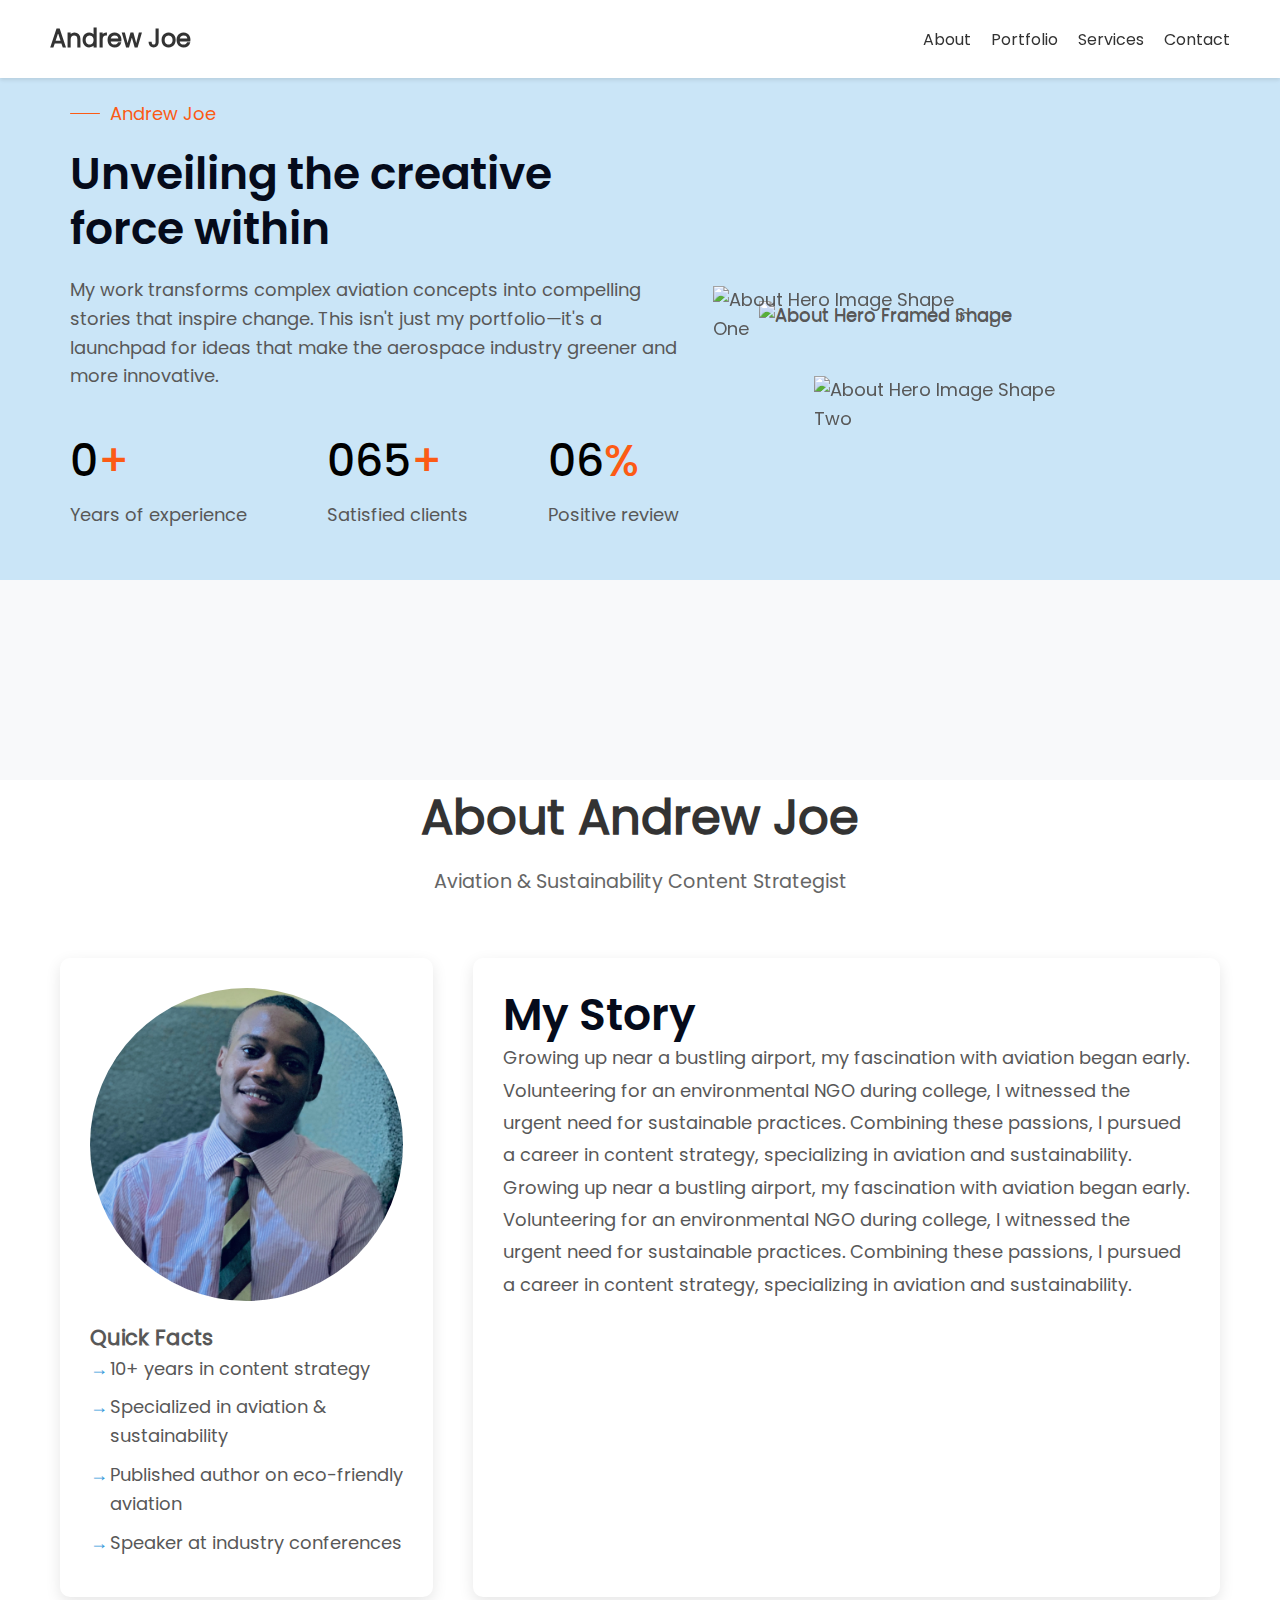
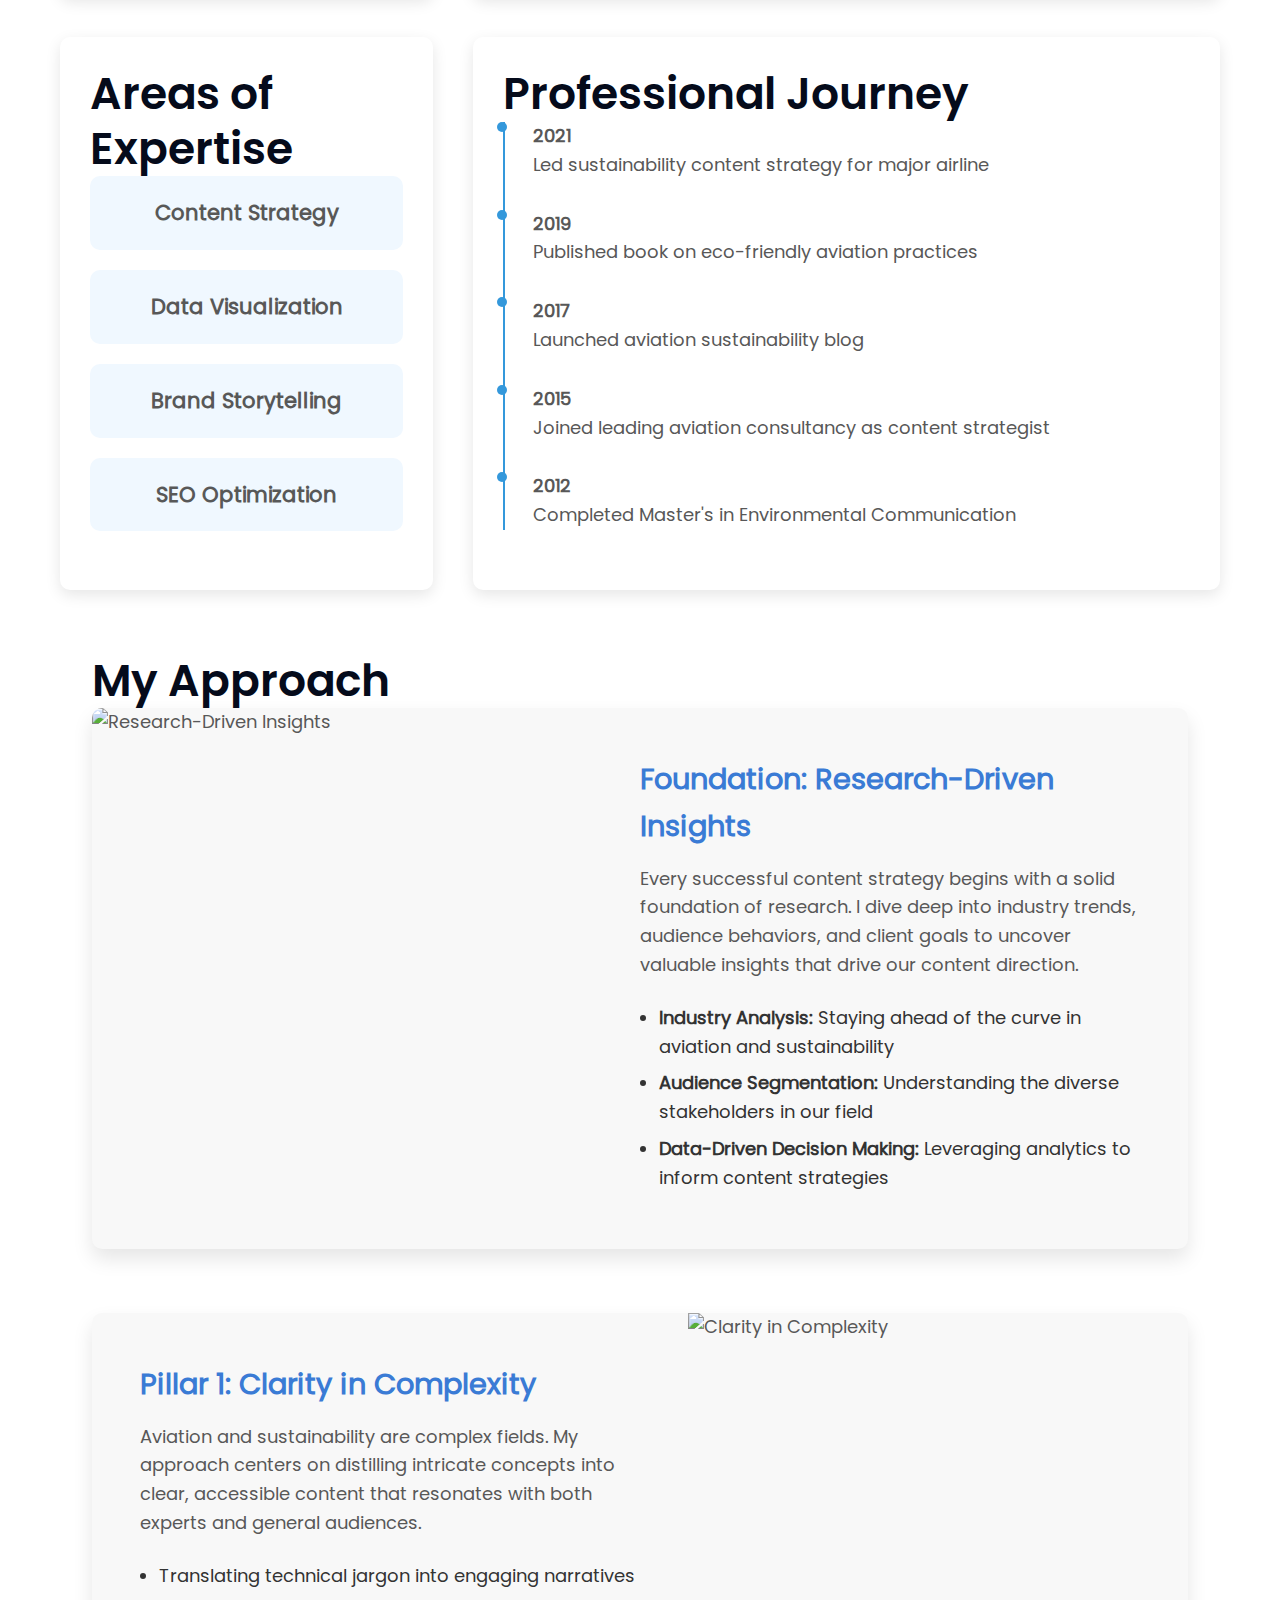
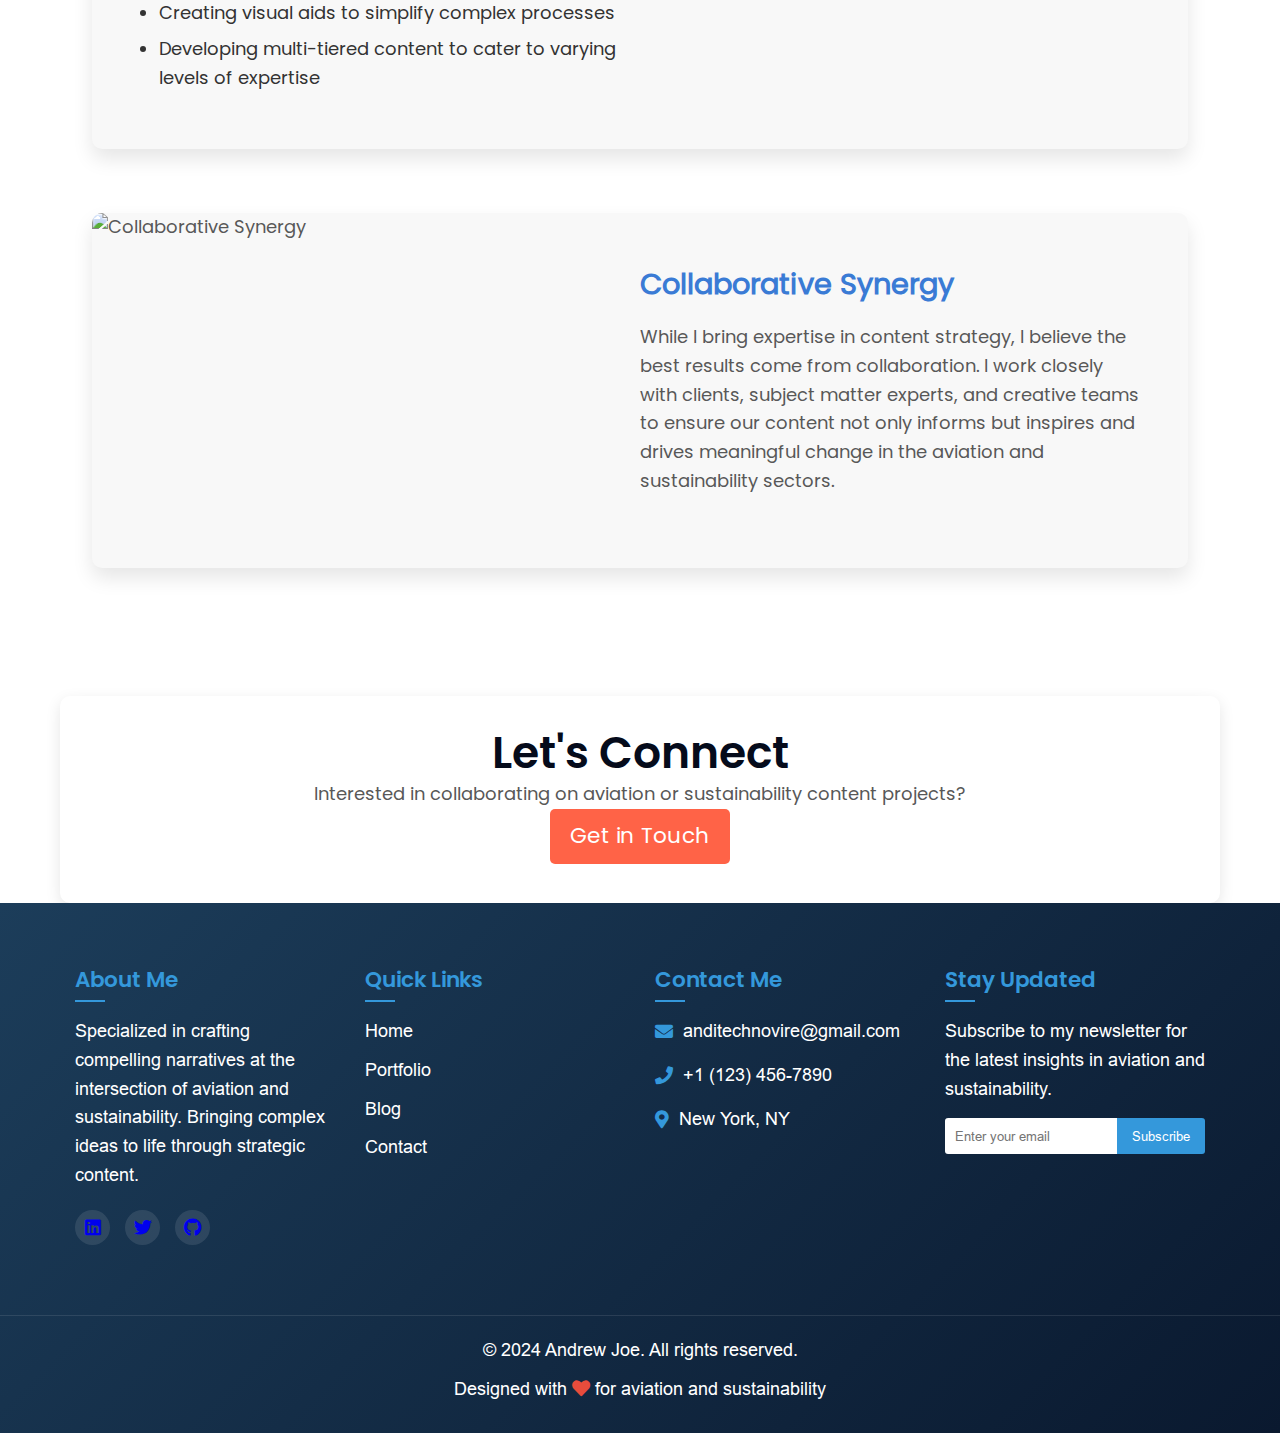
==== about.html @ e703fd76 "Update about.html" ====
<!DOCTYPE html>
<html lang="en">
<head>
  <meta charset="UTF-8">
  <meta name="viewport" content="width=device-width, initial-scale=1.0">
  <meta name="description" content="Portfolio website of a content specialist in aviation and environmental sustainability.">
  <title>Andrew Joe - Content Specialist</title>
  <link rel="stylesheet" href="Styles/Styles.css">
  <link rel="icon" href="favicon.icon" type="image/x-icon">
  <link rel="stylesheet" href="https://cdnjs.cloudflare.com/ajax/libs/font-awesome/5.15.3/css/all.min.css">
  <script src="https://cdnjs.cloudflare.com/ajax/libs/font-awesome/5.15.3/css/all.min.css" crossorigin="anonymous"></script>
  <style>

:root {
  --color--paragraph-color: #585858;
  --color--secondary-color: #050b1b;
  --color--primary-color: #fc5b15;
  --white: white;
  --color--secondary-bg: #e2e4eb;
  --section-gap--normal: 100px;
  --section-gap--extra-large: 150px;
  --section-gap--large: 120px;
  --section-gap--medium: 80px;
  --section-gap--small: 60px;
  --black: black;
  --rem: 16;
}

@font-face {
  font-family: 'Poppins Regular';
  src: url('Styles/65ffa7f24e83ddea53c49ece_Poppins-Regular.ttf') format('truetype');
  font-weight: 400;
  font-style: normal;
  font-display: swap;
}

@font-face {
  font-family: 'Poppins Semi Bold';
  src: url('Styles/Poppins-SemiBold.ttf') format('truetype');
  font-weight: 600;
  font-style: normal;
  font-display: swap;
}
@font-face {
  font-family: 'Poppins Medium';
  src: url('Styles/65ffa83d68384b0aae865644_Poppins-Medium.ttf') format('truetype');
  font-weight: 500;
  font-style: normal;
  font-display: swap;
}

* {
  box-sizing: border-box;
}

html {
  height: 100%;
}

body {
  color: #333;
  background-color: #fff;
  min-height: 100%;
  margin: 0;
  font-family: Arial, sans-serif;
  font-size: 14px;
  line-height: 20px;
}

body {
  color: var(--color--paragraph-color);
  font-family: Poppins Regular, sans-serif;
  font-size: 18px;
  line-height: 1.6;
}


.about-hero-section {
    background-image: url(https://assets-global.website-files.com/65ff9e0…/660108d…_home-hero-left-shape.svg);
    background-position: 0 0;
    background-repeat: no-repeat;
    background-size: auto;
    background: #8bc6ed75;
    padding-top: 100px;
    padding-bottom: 50px;
    
}

p {
  margin-top: 0;
  margin-bottom: 10px;
}

p {
    margin-bottom: 0;
    font-size: 18px;
    line-height: 1.6;
}

h2 {
    color: var(--color--secondary-color);
    margin-top: 0;
    margin-bottom: 0;
    font-family: Poppins Semi Bold, sans-serif;
    font-size: 40px;
    font-weight: 600;
    line-height: 1.24;
}
img {
    vertical-align: middle;
    max-width: 100%;
    display: inline-block;
}


.w-container {
    max-width: 940px;
    margin-left: auto;
    margin-right: auto;
}

.w-layout-blockcontainer {
    max-width: 940px;
    margin-left: auto;
    margin-right: auto;
    display: block;
}

.container-default {
    max-width: 960px;
    padding-left: 15px;
    padding-right: 15px;
}
.w-container:before, .w-container:after {
    content: " ";
    grid-area: 1 / 1 / 2 / 2;
    display: table;
}
.about-hero-wrapper {
    position: relative;
}

.about-hero-grid {
  grid-column-gap: 40px;
  grid-row-gap: 40px;
  grid-template-rows: auto;
  grid-template-columns: 1.2fr 1fr;
  grid-auto-columns: 1fr;
  align-items: center;
  justify-items: start;
  display: grid;
}

.section-heading-wrapper {
    grid-column-gap: 20px;
    grid-row-gap: 20px;
    flex-flow: column;
    justify-content: flex-start;
    align-items: flex-start;
    display: flex;
}

.subtitle-wrapper {
    grid-column-gap: 10px;
    grid-row-gap: 10px;
    justify-content: flex-start;
    align-items: center;
    display: flex;
}
.subtitle-text {
    color: var(--color--primary-color);
    font-size: 18px;
    line-height: 1.5;
}

.subtitle-line {
    background-color: var(--color--primary-color);
    border-radius: 30px;
    width: 30px;
    height: 1.5px;
}

.section-heading-block.max-width-570px {
    max-width: 570px;
}

.section-parapraph-block {
    grid-column-gap: 20px;
    grid-row-gap: 20px;
    flex-flow: column;
    justify-content: flex-start;
    align-items: flex-start;
    display: flex;
}

.introduction-fun-fact-wrapper {
    grid-column-gap: 30px;
    grid-row-gap: 30px;
    justify-content: space-between;
    align-items: center;
    margin-top: 40px;
    display: flex;
}

.fun-fact-number-wrapper {
    height: 48px;
    display: flex;
    overflow: hidden;
}

.fun-fact-number {
    color: var(--black);
    text-align: left;
    font-family: Poppins Semi Bold, sans-serif;
    font-size: 40px;
    font-weight: 600;
    line-height: 1.2;
}
.fun-fact-number-block {
    flex-direction: column;
    display: flex;
}

.fun-fact-number-block.upper-movement {
    justify-content: flex-end;
    align-items: center;
}

.fun-fact-number.intro-fun-fact {
    font-family: Poppins Medium, sans-serif;
    font-weight: 500;
}

/*.fun-fact-heading-text {
    color: var(--color--secondary-color);
    font-family: Poppins Semi Bold, sans-serif;
    font-size: 40px;
    font-weight: 600;
    line-height: 1.2;
}*/
.fun-fact-heading-text.introduction-fun-fact-text {
    color: var(--color--primary-color);
    font-family: Poppins Medium, sans-serif;
    font-weight: 500;
}
.counter-text {
    margin-top: 10px;
    font-size: 18px;
}

.about-me-framed-image-block {
    flex-flow: column;
    justify-content: flex-start;
    align-items: center;
    display: flex;
    position: relative;
}

img {
    max-width: 100%;
    display: inline-block;
}

.about-hero-framed-image {
    border-radius: 200px;
    width: 91%;
    position: absolute;
    top: 4%;
}
.about-hero-shape-one {
  position: absolute;
  top: -20px;
  left: -46px;
}

.about-hero-shape-two {
  position: absolute;
  top: 30px;
  right: -20px;
}

.w-container:after {
    clear: both;
}
.w-container:before, .w-container:after {
    content: " ";
    grid-area: 1 / 1 / 2 / 2;
    display: table;
}
.fun-fact-number-wrapper {
    overflow: hidden;
}

.fun-fact-number-block {
    transition: transform 0.05s ease;
}



#about-me {
  background-color: #f8f9fa;
  padding: 100px 0;
  font-family: 'Arial', sans-serif;
}

#about-me h2 {
    font-size: 2em;
    color: #333;
    margin-bottom: 10px;
    font-family: Poppins-SemiBold;
  }
  
  #about-me h3 {
    font-size: 1.2em;
    color: #333;
    margin-bottom: 20px;
    font-family: Poppins-SemiBold;
  }

  #about-me p {
    font-size: 1.2em;
    color: #333;
    margin-bottom: 20px;
  }

.container {
  max-width: 1200px;
  margin: 0 auto;
  padding: 0 20px;
}

.about-header {
  text-align: center;
  margin-bottom: 60px;
}

.about-header h1 {
  font-size: 3rem;
  color: #333;
  margin-bottom: 10px;
}

.bio-section p{
    line-height: 1.8;
}
.tagline {
  font-size: 1.2rem;
  color: #666;
}

.about-content {
  display: grid;
  grid-template-columns: 1fr 2fr;
  gap: 40px;
}

.profile-section {
  background-color: white;
  border-radius: 10px;
  box-shadow: 0 5px 15px rgba(0,0,0,0.1);
  padding: 30px;
}

.profile-image img {
  width: 100%;
  border-radius: 50%;
  margin-bottom: 20px;
}

.quick-facts ul {
  list-style-type: none;
  padding: 0;
}

.quick-facts li {
  margin-bottom: 10px;
  padding-left: 20px;
  position: relative;
}

.quick-facts li::before {
  content: '→';
  position: absolute;
  left: 0;
  color: #3498db;
}

.bio-section, .expertise-section, .timeline-section, .cta-section {
  background-color: white;
  border-radius: 10px;
  box-shadow: 0 5px 15px rgba(0,0,0,0.1);
  padding: 30px;
  /*margin-bottom: 40px;*/
}

.expertise-grid {
  display: grid;
  grid-template-columns: repeat(auto-fit, minmax(200px, 1fr));
  gap: 20px;
}

.expertise-item {
  text-align: center;
  padding: 20px;
  background-color: #f0f8ff;
  border-radius: 10px;
  transition: transform 0.3s ease;
}

.expertise-item:hover {
  transform: translateY(-5px);
}

.expertise-item i {
  font-size: 2rem;
  color: #3498db;
  margin-bottom: 10px;
}

.timeline {
  position: relative;
  padding-left: 30px;
}

.timeline::before {
  content: '';
  position: absolute;
  left: 0;
  top: 0;
  bottom: 0;
  width: 2px;
  background-color: #3498db;
}

.timeline-item {
  position: relative;
  margin-bottom: 30px;
}

.timeline-item::before {
  content: '';
  position: absolute;
  left: -36px;
  top: 0;
  width: 10px;
  height: 10px;
  border-radius: 50%;
  background-color: #3498db;
}

/*.cta-button {
  display: inline-block;
  padding: 12px 24px;
  background-color: #3498db;
  color: white;
  text-decoration: none;
  border-radius: 5px;
  transition: background-color 0.3s ease;
}

.cta-button:hover {
  background-color: #2980b9;
}
*/
/* Approach Section */
/* Approach Section */
#my-approach {
    max-width: 1200px;
    margin: 0 auto;
    padding: 4rem 2rem;
}

.approach-pillar {
    display: flex;
    margin-bottom: 4rem;
    background-color: #f8f8f8;
    border-radius: 10px;
    overflow: hidden;
    box-shadow: 0 10px 20px rgba(0,0,0,0.1);
}

.approach-pillar:nth-child(even) {
    flex-direction: row-reverse;
}

.pillar-content, .pillar-image {
    flex: 1;
}

.pillar-content {
    padding: 3rem;
}

.pillar-image img {
    width: 100%;
    height: 100%;
    object-fit: cover;
}

.approach-pillar h3 {
    color: #3a7bd5;
    font-size: 1.8rem;
    margin-bottom: 1rem;
}

.approach-pillar p {
    margin-bottom: 1.5rem;
    line-height: 1.6;
}

.approach-pillar ul {
    padding-left: 1.2rem;
}

.approach-pillar li {
    margin-bottom: 0.5rem;
    font-size: 1em;
    color: #333;
}
.digit-container {
            display: flex;
            font-size: 44px;
            font-family: 'Poppins medium';
            overflow: hidden;
        }
        .digit {
            width: 28px;
            height: 60px;
            line-height: 60px;
            text-align: center;
            position: relative;
            color: black;
        }
        .digit-content {
            position: absolute;
            top: 0;
            left: 0;
            width: 100%;
            height: 600px;
            animation-duration: 2s;
            animation-timing-function: ease-in-out;
            animation-fill-mode: forwards;
        }
        #digit1 .digit-content {
            animation-name: scrollUp;
        }
        #digit2 .digit-content {
            animation-name: scrollDown;
        }
        #digit3 .digit-content {
            animation-name: scrollUp;
        }
        @keyframes scrollUp {
            0% { transform: translateY(0); }
            100% { transform: translateY(-540px); }
        }
        @keyframes scrollDown {
            0% { transform: translateY(-540px); }
            100% { transform: translateY(0); }
        }

.animate-on-scroll {
  opacity: 0;
  transform: translateY(30px) scale(0.9);
  transition: opacity 0.6s ease-out, transform 0.6s ease-out;
}

.animate-on-scroll.is-visible {
  opacity: 1;
  transform: translateY(0) scale(1);
}

.animate-scale {
  opacity: 0;
  transform: scale(0.8);
  transition: opacity 0.6s ease-out, transform 0.6s ease-out;
}

.animate-scale.is-visible {
  opacity: 1;
  transform: scale(1);
}

 
@media screen and (min-width: 1280px) {
    .about-hero-grid {
        grid-column-gap: 80px;
        grid-row-gap: 80px;
        grid-template-columns: 1.35fr 1fr;
    }

    h2 {
        font-size: 44px;
    }

    .introduction-fun-fact-wrapper {
        grid-column-gap: 20px;
        grid-row-gap: 20px;
    }

    .fun-fact-number-wrapper {
        height: 53px;
    }


    .about-hero-framed-image {
        width: auto;
    }

    .about-hero-shape-two {
    top: 80px;
    right: -55px;
  }
  .container-default {
    max-width: 1170px;
  }
}

@media screen and (max-width: 991px) {
    .about-hero-section {
        padding-top: 150px;
        padding-bottom: 80px;
    }

    .container-default {
        max-width: 740px;
    }

    .about-hero-grid {
        grid-column-gap: 60px;
        grid-row-gap: 60px;
        grid-template-columns: 1fr;
    }
}

@media (max-width: 768px) {
    .approach-pillar, .approach-pillar:nth-child(even) {
        flex-direction: column;
    }
    
    .pillar-image {
        height: 300px;
    }

    .about-hero-shape-one {
    left: 0;
  }
  .about-hero-shape-two {
    right: 0;
  }
    .container-default {
        max-width: 630px;
    }

  .about-content {
      grid-template-columns: 1fr;
  }
  .about-header h1{
      font-size: 2rem;
  }
  .about-hero-section {
        padding-top: 120px;
        padding-bottom: 60px;
    }

    .about-hero-content-wrapper {
        grid-column-gap: 10px;
        grid-row-gap: 10px;
    }

    .section-heading-wrapper {
        grid-column-gap: 10px;
        grid-row-gap: 10px;
    }

    .introduction-fun-fact-wrapper {
        grid-column-gap: 20px;
        grid-row-gap: 20px;
        flex-flow: wrap;
        margin-top: 20px;
    }
  }

  @media screen and (max-width: 991px) {
    .container-default {
        max-width: 740px;
    }

    #w-node-fb655073-fbd2-e0b9-5dc9-35ce825214e8-b6965bb7, #w-node-_96015eaa-dc88-bb9a-c15d-61036752119c-f6b03cad {
        justify-self: center;
    }
  }

  @media screen and (max-width: 479px) {
    .introduction-fun-fact-wrapper {
        flex-flow: column;
        align-items: flex-start;
    }
    .digit-container{
      font-size: 30px;
    }
    .digit{
      width: 19px;
    }

    .about-hero-shape-one {
    width: 70px;
  }

  .about-hero-shape-two {
    top: -20px;
  }
}
  </style>
  <script>
     document.addEventListener('DOMContentLoaded', function() {
  const timeline = document.querySelector('.timeline');
  const timelineItems = [
      { year: '2021', event: 'Led sustainability content strategy for major airline' },
      { year: '2019', event: 'Published book on eco-friendly aviation practices' },
      { year: '2017', event: 'Launched aviation sustainability blog' },
      { year: '2015', event: 'Joined leading aviation consultancy as content strategist' },
      { year: '2012', event: 'Completed Master\'s in Environmental Communication' }
  ];

  timelineItems.forEach(item => {
      const div = document.createElement('div');
      div.className = 'timeline-item';
      div.innerHTML = `
          <h4>${item.year}</h4>
          <p>${item.event}</p>
      `;
      timeline.appendChild(div);
  });
});
  </script>
 <script type="text/javascript">
  document.addEventListener('DOMContentLoaded', function() {
const observer = new IntersectionObserver((entries) => {
entries.forEach(entry => {
 if (entry.isIntersecting) {
   entry.target.classList.add('is-visible');
 }
});
}, {
threshold: 0.1
});

document.querySelectorAll('.animate-on-scroll').forEach(el => {
observer.observe(el);
});
});

</script>
</head>
<body>
    <header>
        <nav class="navbar">
            <div class="logo"><a href="index.html" style="text-decoration: none; color: #333;">Andrew Joe</a></div>
          <div class="hamburger-menu" id="hamburger-menu">
            <span></span>
            <span></span>
            <span></span>
          </div>
          <ul class="nav-links" id="nav-links">
            <li><a href="about.html">About</a></li>
            <li><a href="#portfolio">Portfolio</a></li>
            <li><a href="#services">Services</a></li>
            <li><a href="Contact.html">Contact</a></li>
          </ul>
        </nav>
      </header>
      <main>
          <section data-w-id="e0e1bcb2-7000-9528-f9c7-23b59b175309" class="about-hero-section">
            <div class="w-layout-blockcontainer container-default w-container">
                <div class="about-hero-wrapper">
                    <div class="about-hero-grid">
                        <div class="introduction-content-wrapper">
                            <div class="section-heading-wrapper">
                                <div class="subtitle-wrapper">
                                    <div class="subtitle-line"></div>
                                    <div class="subtitle-text">Andrew Joe</div>
                                </div>
                                <div class="section-heading-block max-width-570px">
                                    <h2 class="section-heading">Unveiling the creative force within</h2>
                                </div>
                                <div data-w-id="8e6b414c-508b-d9e2-9a94-46f7537df7fc" class="section-parapraph-block">
                                    <p class="section-paragraph">My work transforms complex aviation concepts into compelling stories that inspire change. This isn't just my portfolio—it's a launchpad for ideas that make the aerospace industry greener and more innovative.
        
                                    </p>
                                </div>
                            </div>
                            <div class="introduction-fun-fact-wrapper">
                              <div class="counter-block">
                                  <div class="digit-container">
                  <div id="digit3" class="digit">
                  <div class="digit-content" style="transform: translateY(-240px);">6<br>7<br>8<br>9<br>0<br>1<br>2<br>3<br>4<br>5</div>
                  </div>
                  
                  
                  
                  <div class="fun-fact-heading-text introduction-fun-fact-text digit">+</div>
                  </div><p class="counter-text">Years of experience</p></div>
                                  <div class="counter-block">
                                      <div class="digit-container">
                  <div id="digit3" class="digit">
                  <div class="digit-content" style="transform: translateY(-240px);">6<br>7<br>8<br>9<br>0<br>1<br>2<br>3<br>4<br>5</div>
                  </div>
                  
                  <div id="digit2" class="digit">
                  <div class="digit-content" style="transform: translateY(-360px);">0<br>1<br>2<br>3<br>4<br>5<br>6<br>7<br>8<br>9</div>
                  </div>
                  <div id="digit1" class="digit">
                  <div class="digit-content" style="transform: translateY(-240px);">9<br>8<br>7<br>6<br>5<br>4<br>3<br>2<br>1<br>0</div>
                  </div>
                  <div class="fun-fact-heading-text introduction-fun-fact-text digit">+</div>
                  </div><p class="counter-text">Satisfied clients</p></div>
                                      <div class="counter-block"><div class="digit-container">
                  <div id="digit3" class="digit">
                  <div class="digit-content" style="transform: translateY(-240px);">6<br>7<br>8<br>9<br>0<br>1<br>2<br>3<br>4<br>9</div>
                  </div>
                  
                  
                  <div id="digit2" class="digit">
                      <div class="digit-content" style="transform: translateY(-360px);">0<br>1<br>2<br>3<br>4<br>5<br>6<br>7<br>8<br>9</div>
                      </div>
                  <div class="fun-fact-heading-text introduction-fun-fact-text digit">%</div>
                  </div><p class="counter-text">Positive review</p>
                                  </div>
                              </div>
                            </div>
                            <div id="w-node-_96015eaa-dc88-bb9a-c15d-61036752119c-f6b03cad" class="about-hero-image-wrapper">
                                <div class="about-me-framed-image-block">
                                    <img src="https://assets-global.website-files.com/65ff9e0c590d4325677554a7/660b96a24557a808e9020095_about-hero-framed-shape.svg" loading="lazy"  alt="About Hero Framed Shape" class="about-hero-framed-shape animate-on-scroll">
                                    <img src="https://assets-global.website-files.com/65ff9e0c590d4325677554a7/660b984b139f799a9b0d675e_about-hero-image.jpg" loading="lazy"  alt="About Hero Framed Image" class="about-hero-framed-image animate-on-scroll">
                                    <div class="about-me-image-shape-wrapper">
                                        <img src="https://assets-global.website-files.com/65ff9e0c590d4325677554a7/660b9d44912d80a57ed9ef95_about-hero-image-shape-two.svg" loading="lazy" data-w-id="96015eaa-dc88-bb9a-c15d-6103675211a1" alt="About Hero Image Shape Two" class="about-hero-shape-two" style="transform: translate3d(0px, -5px, 0px) scale3d(1, 1, 1) rotateX(0deg) rotateY(0deg) rotateZ(0deg) skew(0deg, 0deg); transform-style: preserve-3d; will-change: transform;">
                                        <img src="https://assets-global.website-files.com/65ff9e0c590d4325677554a7/660b9d44d445f22b835c113c_about-hero-image-shape-one.svg" loading="lazy" data-w-id="96015eaa-dc88-bb9a-c15d-6103675211a2" alt="About Hero Image Shape One" class="about-hero-shape-one" style="transform: translate3d(0px, 5px, 0px) scale3d(1, 1, 1) rotateX(0deg) rotateY(0deg) rotateZ(0deg) skew(0deg, 0deg); transform-style: preserve-3d; will-change: transform;">
                                    </div>
                                </div>
                            </div>
                        </div>
                    </div>
                </div>
        </section>
        <section id="about-me"></section>
            <div class="container">
                <header class="about-header">
                    <h1>About Andrew Joe</h1>
                    <p class="tagline">Aviation &amp; Sustainability Content Strategist</p>
                </header>
                
                <div class="about-content">
                    <div class="profile-section">
                        <div class="profile-image">
                            <img src="images/profile-photo.jpg" alt="[Your Name]">
                        </div>
                        <div class="quick-facts">
                            <h3>Quick Facts</h3>
                            <ul>
                                <li>10+ years in content strategy</li>
                                <li>Specialized in aviation &amp; sustainability</li>
                                <li>Published author on eco-friendly aviation</li>
                                <li>Speaker at industry conferences</li>
                            </ul>
                        </div>
                    </div>
                    
                    <div class="bio-section">
                        <h2>My Story</h2>
                        <div class="divider"></div>
                        <p>Growing up near a bustling airport, my fascination
                        with aviation began early. Volunteering for an environmental 
                        NGO during college, I witnessed the urgent need for sustainable practices. 
                        Combining these passions, I pursued a career in content strategy, 
                        specializing in aviation and sustainability.</p> 
                        <p>
                            Growing up near a bustling airport, my fascination
                            with aviation began early. Volunteering for an environmental 
                            NGO during college, I witnessed the urgent need for sustainable practices. 
                            Combining these passions, I pursued a career in content strategy, 
                            specializing in aviation and sustainability. 

                        </p>
                     
                    
                    </div>
                    
                    <div class="expertise-section">
                        <h2>Areas of Expertise</h2>
                        <div class="expertise-grid">
                            <div class="expertise-item">
                                <i class="icon-content-strategy"></i>
                                <h3>Content Strategy</h3>
                            </div>
                            <div class="expertise-item">
                                <i class="icon-data-visualization"></i>
                                <h3>Data Visualization</h3>
                            </div>
                            <div class="expertise-item">
                                <i class="icon-storytelling"></i>
                                <h3>Brand Storytelling</h3>
                            </div>
                            <div class="expertise-item">
                                <i class="icon-seo"></i>
                                <h3>SEO Optimization</h3>
                            </div>
                            <!-- Add more expertise items as needed -->
                        </div>
                    </div>
                    
                    <div class="timeline-section">
                        <h2>Professional Journey</h2>
                        <div class="timeline">
                            <!-- Timeline items will be added dynamically with JavaScript -->
                        </div>
                    </div>
                    
                   
                </div>
          

                <section id="my-approach">
                    <h2>My Approach</h2>
                    
                    <div class="approach-pillar foundation">
                        <div class="pillar-content">
                            <h3>Foundation: Research-Driven Insights</h3>
                            <p>Every successful content strategy begins with a solid foundation of research. I dive deep into industry trends, audience behaviors, and client goals to uncover valuable insights that drive our content direction.</p>
                            <ul>
                                <li><strong>Industry Analysis:</strong> Staying ahead of the curve in aviation and sustainability</li>
                                <li><strong>Audience Segmentation:</strong> Understanding the diverse stakeholders in our field</li>
                                <li><strong>Data-Driven Decision Making:</strong> Leveraging analytics to inform content strategies</li>
                            </ul>
                        </div>
                        <div class="pillar-image">
                            <img src="https://media.istockphoto.com/id/1179975275/photo/chart-analyze.jpg?s=612x612&w=0&k=20&c=ArduBscFSkVXb9e7C1fRVoH3o9df96z4N5eAAozRrOk=" alt="Research-Driven Insights">
                        </div>
                    </div>
                
                    <div class="approach-pillar clarity">
                      
                        <div class="pillar-content">
                            <h3>Pillar 1: Clarity in Complexity</h3>
                            <p>Aviation and sustainability are complex fields. My approach centers on distilling intricate concepts into clear, accessible content that resonates with both experts and general audiences.</p>
                            <ul>
                                <li>Translating technical jargon into engaging narratives</li>
                                <li>Creating visual aids to simplify complex processes</li>
                                <li>Developing multi-tiered content to cater to varying levels of expertise</li>
                            </ul>
                        </div>
                        <div class="pillar-image">
                            <img src="https://st2.depositphotos.com/7865540/10804/i/450/depositphotos_108044648-stock-photo-man-writing-in-notepad.jpg" alt="Clarity in Complexity">
                        </div>
                    </div>
                
                    <!-- Repeat similar structure for other pillars -->
                
                    <div class="approach-pillar collaborative-synergy">
                        <div class="pillar-content">
                            <h3>Collaborative Synergy</h3>
                            <p>While I bring expertise in content strategy, I believe the best results come from collaboration. I work closely with clients, subject matter experts, and creative teams to ensure our content not only informs but inspires and drives meaningful change in the aviation and sustainability sectors.</p>
                        </div>
                        <div class="pillar-image">
                            <img src=" https://www.evolvetogrow.com.au/wp-content/uploads/2022/06/still-life-business-roles-with-various-mechanism-pieces-1280x720.webp" alt="Collaborative Synergy">
                        </div>
                    </div>
                </section>
                  
                  

    <div class="cta-section" style="text-align: center;">
        <h2>Let's Connect</h2>
        <p>Interested in collaborating on aviation or sustainability content projects?</p>
        <a href="#contact" class="cta-button">Get in Touch</a>
    </div>
</div>
</div>
</section>
<footer class="site-footer">
    <div class="footer-content">
      <div class="footer-section about">
        <h3>About Me</h3>
        <p>Specialized in crafting compelling narratives at the intersection of aviation and sustainability. Bringing complex ideas to life through strategic content.</p>
        <div class="social-links">
          <a href="#" class="social-icon"><i class="fab fa-linkedin"></i></a>
          <a href="#" class="social-icon"><i class="fab fa-twitter"></i></a>
          <a href="#" class="social-icon"><i class="fab fa-github"></i></a>
        </div>
      </div>
      <div class="footer-section quick-links">
        <h3>Quick Links</h3>
        <ul>
          <li><a href="#home">Home</a></li>
          <li><a href="#portfolio">Portfolio</a></li>
          <li><a href="#blog">Blog</a></li>
          <li><a href="#contact">Contact</a></li>
        </ul>
      </div>
      <div class="footer-section contact">
        <h3>Contact Me</h3>
        <p><i class="fas fa-envelope"></i> anditechnovire@gmail.com</p>
        <p><i class="fas fa-phone"></i> +1 (123) 456-7890</p>
        <p><i class="fas fa-map-marker-alt"></i> New York, NY</p>
      </div>
      <div class="footer-section newsletter">
        <h3>Stay Updated</h3>
        <p>Subscribe to my newsletter for the latest insights in aviation and sustainability.</p>
        <form class="newsletter-form">
          <input type="email" placeholder="Enter your email" required>
          <button type="submit">Subscribe</button>
        </form>
      </div>
    </div>
    <div class="footer-bottom">
      <p>&copy; 2024 Andrew Joe. All rights reserved.</p>
      <p>Designed with <i class="fas fa-heart"></i> for aviation and sustainability</p>
    </div>
  </footer>
</main>
  <script src="Scripts/Hamburger.js"></script>
</body>
</html>
---- Styles/Styles.css ----
/* Font Imports */
@font-face {
    font-family: Jost-bold; 
    src: url('Jost-Bold.woff');
  }
  
  @font-face {
    font-family: Decalotype-Bold; 
    src: url('Decalotype-Bold.woff2');
  }
  @font-face {
    font-family: Helvetica; 
    src: url('helvetica.woff2');
  }
  @font-face {
    font-family: 'OpenSauceOne-Bold'; 
    src: url('OpenSauceOne-Bold.woff');
  }
  @font-face {
    font-family: 'Poppins-semibold'; 
    src: url('Poppins-SemiBold.ttf');
  }
  @font-face {
    font-family: 'Poppins Medium';
    src: url('65ffa83d68384b0aae865644_Poppins-Medium.ttf') format('truetype');
    font-weight: 500;
    font-style: normal;
    font-display: swap;
  }
  @font-face {
    font-family: Atlas-Grotesk-Bold-1; 
    src: url('Atlas-Grotesk-Bold-1.ttf');
  }

  @font-face {
    font-family: 'Poppins Regular';
    src: url('65ffa7f24e83ddea53c49ece_Poppins-Regular.ttf') format('truetype');
    font-weight: 400;
    font-style: normal;
    font-display: swap;
  }

  @font-face {
    font-family: 'Arial';
    src: url('ARIAL.woff') format('woff');
    font-weight: 400;
    font-style: normal;
    font-display: swap;
  }
  
  /* General Styles */
  * {
    margin: 0;
    padding: 0;
    box-sizing: border-box;
  }
  
  body {
    line-height: 1.6;
    color: #333;
    background-color: #f0f8ff;
    font-family: Arial;
  }
  
  /* Header Styles */
  .navbar {
    display: flex;
    justify-content: space-between;
    align-items: center;
    padding: 20px 50px;
    background: #fff;
    box-shadow: 0 2px 4px rgba(0, 0, 0, 0.1);
    position: fixed;
    width: 100%;
    top: 0;
    z-index: 1000;
  }
  
  .logo {
    font-size: 1.5rem;
    font-weight: bold;
    color: #333;
  }
  
  .nav-links {
    list-style: none;
    display: flex;
    gap: 20px;
  }
  
  .nav-links a {
    text-decoration: none;
    color: #333;
    font-size: 1rem;
    transition: color 0.3s;
  }
  
  .nav-links a:hover {
    color: #e74c3c;
  }
  
  /* Hero Section Styles */
  .hero {
    display: flex;
    align-items: center;
    justify-content: space-between;
    padding: 150px 50px 100px;
    background: #8bc6ed75;
    color: #000;
    min-height: 100vh;
    position: relative;
    overflow: hidden;
  }
  
  /*.hero::before {
    content: '';
    position: absolute;
    top: 0;
    left: 0;
    width: 100%;
    height: 100%;
    transform: translateZ(-1px) scale(1.5);
    z-index: -1;
  }
  */
  .hero-content {
    max-width: 600px;
  }
  
  .hero h2 {
    font-size: 2rem;
    margin-bottom: 20px;
    line-height: 1.2;
    font-family: Jost-Bold;
  }
  
  .hero p {
    font-size: 1.2rem;
    margin-bottom: 40px;
  }
  
  .cta-button {
    position: relative;
    display: inline-block;
    padding: 10px 20px;
    color: #fff;
    background-color: #ff6347;
    text-decoration: none;
    font-size: 1.2em;
    border-radius: 5px;
    overflow: hidden;
    transition: background-color 0.3s ease;
  }
  
  .cta-button:hover {
    background-color: #ff4500;
  }
  .cta-button::before {
    content: '';
    position: absolute;
    top: -50%;
    left: -50%;
    width: 200%;
    height: 200%;
    background: linear-gradient(45deg, rgba(255, 255, 255, 0.2), rgba(255, 255, 255, 0.5), rgba(255, 255, 255, 0.2));
    transform: translateX(-100%) rotate(45deg);
    transition: transform 0.5s ease-in-out;
  }
  
  .cta-button:hover::before {
    transform: translateX(100%) rotate(45deg);
  }
  .hero-visuals {
    position: relative;
    max-width: 600px;
    width: 100%;
    display: flex;
    align-items: center;
    justify-content: center;
    gap: 20px;
    perspective: 1000px;
}

.flip-container {
    position: relative;
    width: 100%;
    height: 200px;
    transition: transform 0.6s;
    transform-style: preserve-3d;
    cursor: pointer;
}

.flipper {
    position: relative;
    width: 100%;
    height: 100%;
    transform-style: preserve-3d;
    transition: transform 0.6s;
}

.hero-image {
    width: 100%;
    height: 100%;
    backface-visibility: hidden;
    object-fit: cover;
    border-radius: 50px;
    box-shadow: 0 4px 8px rgba(0, 0, 0, 0.1);
}

.front {
    position: absolute;
    top: 0;
    left: 0;
}

.back {
    position: absolute;
    top: 0;
    left: 0;
    transform: rotateY(180deg);
}

.flip-container.flip .flipper {
    transform: rotateY(180deg);
}

  .hero-visuals-mobile {
    position: relative;
    max-width: 600px;
    width: 100%;
    align-items: center;
    justify-content: center;
    gap: 20px;
    display: none;
  }
  
  /*.hero-image {
    max-width: 33%;
    height: 200px;
    transition: transform 0.5s ease-in-out, opacity 0.5s ease-in-out;
    object-fit: cover;
    border-radius: 10px;
    border-radius: 50px;
    box-shadow: 0 4px 8px rgba(0, 0, 0, 0.1);
  }*/
  
  .hero-image:hover {
    transform: scale(1.05);
    opacity: 0.9;
  }

  
  /* Branding Styles */
  .branding {
    display: flex;
    align-items: center;
    gap: 20px;
    margin-bottom: 30px;
  }
  
  .branding img {
    border-radius: 50%;
    width: 120px;
    height: 120px;
    object-fit: cover;
  }
  
  .branding h2, .branding h3 {
    margin: 0;
    line-height: 1.2;
  }
  
  .branding-text p {
    margin: 0;
  }
  
  /* Hamburger Menu Styling */
.hamburger-menu {
    display: none;
    flex-direction: column;
    gap: 5px;
    cursor: pointer;
    z-index: 1100; /* Ensure it's above other elements */
  }
  
  .hamburger-menu span {
    display: block;
    width: 25px;
    height: 3px;
    background: #333;
    transition: 0.3s;
  }
  
  /* Responsive Styles */
  @media (max-width: 767px) {
    .hamburger-menu {
      display: flex;
    }
  
    .nav-links {
      display: none;
      flex-direction: column;
      gap: 10px;
      position: absolute;
      top: 40px;
      right: 0;
      width: 200px;
      background: #fff;
      box-shadow: 0 2px 4px rgba(0, 0, 0, 0.1);
      padding: 10px;
      transition: transform 0.3s ease-in-out;
      transform: translateX(100%);
    }
  
    .nav-links.active {
      display: flex;
      transform: translateX(0);
    }
    .navbar {
      padding: 10px 20px;
  }

  .logo {
      font-size: 1.2rem;
  }
  }

  /* Hero Visuals 
.hero-visuals {
    position: relative;
    max-width: 100%;
    overflow: hidden;
    margin-top: 20px;
  }*/
  
  .hero-carousel {
    width: 100%;
  }
  
  /*  .hero-image {
    width: 100%;
    height: auto;
  } */
  
  /* Slick Carousel Customization */
  .slick-prev, .slick-next {
    position: absolute;
    top: 50%;
    transform: translateY(-50%);
    background-color: rgba(0, 0, 0, 0.5);
    border: none;
    color: white;
    font-size: 1.5rem;
    cursor: pointer;
  }
  
  .slick-prev {
    left: 10px;
  }
  
  .slick-next {
    right: 10px;
  }
  
/* Mobile View */
@media (max-width: 1278px) {
    /* Hero Section Styles */
    .hero {
      display: flex;
      flex-direction: column;
      align-items: center;
      padding: 100px 20px 20px;  /* Adjust padding for better spacing */
      min-height: auto;
    }

    #contact-section {
      padding: 50px 0px 20px !important;
    }
  
    .branding {
      flex-direction: column;
      align-items: center;
      text-align: center;
      margin-bottom: 0%;
      gap: 10px;
    }
  
    .profile-photo {
      width: 150px; /* Adjust size as needed */
      height: 150px;
      /*margin-bottom: 20px;  Space between profile photo and text */
    }
  
    .hero-content {
      max-width: 100%;
      text-align: center;
    }
  
    .hero h2 {
      font-size: 1.8rem;
      margin-bottom: 15px;
    }
  
    .hero p {
      font-size: 1rem;
      margin-bottom: 30px;
    }
    .hero-visuals {
      width: 100%;
      margin-top: 20px;
    }
  
    .hero-image {
      max-width: 100%;
     /* height: auto;*/
      margin-bottom: 10px; /* Space between images */
    }
    .hero-carousel {
      width: 100%;
      max-width: 350px; /* Adjust max-width as needed */
      margin-top: 20px;
    }
  
    .hero-carousel img {
      width: 100%;
      border-radius: 10px;
      height: 213px; /* Set a fixed height */
      overflow: hidden; /* Hide overflowing content */
    }
  }

  @media (max-width: 710px) {
    .hero-visuals {
      display: none;
    }

    .hero-visuals-mobile {
      display: flex;
  }
  }

 /* #about-me { 
    padding: 80px 20px;
    background: white;
    display: none;
  }
  
  .about-container {
    max-width: 1200px;
    margin: 0 auto;
    display: flex;
    align-items: center;
    gap: 50px;
  }
  
  .about-image {
    flex: 1;
    text-align: center;
  }
  
  .about-image img {
    width: 100%;
    max-width: 400px;
    border-radius: 10px;
    box-shadow: 0 10px 30px rgba(0, 0, 0, 0.1);
    transition: transform 0.3s ease;
  }
  
  .about-image img:hover {
    transform: scale(1.05);
  }
  
  .about-content {
    flex: 2;
  }
  */
  

  
  
  .intro {
    font-size: 1.2em;
    color: #555;
    margin-bottom: 20px;
    line-height: 1.6;
  }
  
  .skills-container {
    display: flex;
    flex-wrap: wrap;
    gap: 10px;
    margin-bottom: 20px;
  }
  
  .skill {
    background-color: #e1f0fa;
    color: black;
    padding: 5px 15px;
    border-radius: 20px;
    font-size: 0.9em;
  }
  
  .why-hire {
    color: #666;
    margin-bottom: 30px;
    line-height: 1.6;
  }
  
  .learn-more-btn {
    display: inline-block;
    background-color: #2c3e50;
    color: white;
    padding: 12px 24px;
    border-radius: 5px;
    text-decoration: none;
    transition: background-color 0.3s ease;
  }
  
  .learn-more-btn:hover {
    background-color: #34495e;
  }

  
 /* @media (max-width: 768px) {
    .about-container {
      flex-direction: column;
    }
  
    .about-image {
      margin-bottom: 30px;
    }
  }
  */


  /* General Styles */
.services {
    background-color: #f0f8ff;
    padding: 50px 20px;
    text-align: center;
    color: #333;
  }
  
  .services h2 {
    font-size: 2em;
    margin-bottom: 20px;
    font-family: 'Poppins-SemiBold';
  }
  
  .sec-des {
    font-size: 1.2em;
    margin-bottom: 40px;
    max-width: 700px;
    margin-left: auto;
    margin-right: auto;
    line-height: normal;
  }

  .services-intro p {
    font-family: Arial, Helvetica, sans-serif !important;
  }
  
  /* Service Grid */
  .service-grid {
    display: grid;
    grid-template-columns: repeat(auto-fit, minmax(250px, 1fr));
    gap: 20px;
  }
  
  .service-item {
    background-color: #fff;
    border-radius: 10px;
    padding: 20px;
    box-shadow: 0 4px 6px rgba(0, 0, 0, 0.1);
    transition: transform 0.3s;
  }
  
  .service-item:hover {
    transform: translateY(-10px);
  }
  
  .service-icon img {
    width: 60px;
    height: 60px;
    margin-bottom: 20px;
  }
  
  .service-item h3 {
    font-size: 1.3em;
    margin-bottom: 10px;
    font-family: 'Poppins-semibold';
  }
  
  .service-item p {
    font-size: 1em;
    margin-bottom: 0;
  }
  
  /* Call to Action */
  .services-cta {
    margin-top: 40px;
  }

  /* Portfolio Section Styling */
.portfolio-section {
  padding: 60px 20px;
  background-color: #f9f9f9;
}

.section-title {
  text-align: center;
  font-size: 2.5em;
  margin-bottom: 40px;
}

/* Filter Bar Styling */
.portfolio-filters {
  text-align: center;
  margin-bottom: 30px;
}

.filter-btn {
  background: none;
  border: 1px solid #333;
  padding: 10px 20px;
  margin: 5px;
  cursor: pointer;
  transition: background-color 0.3s;
}

.filter-btn.active, .filter-btn:hover {
  background-color: #333;
  color: #fff;
}

.Featured-p {
    font-size: 1.2em;
    font-family: 'Poppins-semibold';
    color: #555;
}
#content-map {
  width: 100%;
  height: 600px;
  position: relative;
}

#content-map svg {
  width: 100%;
  height: 100%;
}

.map-node {
  cursor: pointer;
  transition: all 0.3s ease;
}

.map-node:hover {
  transform: scale(1.2);
}

.flight-path {
  stroke-dasharray: 5, 5;
  animation: dash 20s linear infinite;
}

@keyframes dash {
  to {
    stroke-dashoffset: 1000;
  }
}

#project-details {
  position: absolute;
  top: 50%;
  left: 50%;
  transform: translate(-50%, -50%);
  background: white;
  padding: 20px;
  border-radius: 10px;
  box-shadow: 0 0 20px rgba(0,0,0,0.2);
  max-width: 800px;
  width: 90%;
  display: flex;
}

#project-details.hidden {
  display: none;
}

#project-info {
  flex: 1;
  padding-right: 20px;
}

#project-image {
  flex: 1;
  max-width: 50%;
  object-fit: cover;
  border-radius: 5px;
}
#close-details {
  position: absolute;
  top: 10px;
  right: 10px;
  background: none;
  border: none;
  font-size: 24px;
  cursor: pointer;
}
@media (max-width: 768px) {
  #content-map {
    height: 400px;
    padding: 1em;
  }
  
  #project-details {
    flex-direction: column;
  }

  #project-image {
    max-width: 100%;
    margin-top: 20px;
  }
  .Featured-p{
    font-size: 15px;
  }
}


.instruction {
  text-align: center;
  font-style: italic;
  margin-bottom: 20px;
  color: #555;
  font-size: 0.9em;
}

#featured-projects {
  padding: 50px 20px;
  background-color: #f0f8ff;
  font-family: 'Arial', sans-serif;
  text-align: center;
  position: relative;
}

.infographic-showcase {
  max-width: 1200px;
  margin: 0 auto;
  display: flex;
  flex-direction: column;
  gap: 80px;
}

.project-item {
  background-color: white;
  border-radius: 10px;
  box-shadow: 0 4px 15px rgba(0,0,0,0.1);
  overflow: hidden;
  display: flex;
  transition: transform 0.3s ease;
}

.project-item:hover {
  transform: translateY(-5px);
}

.project-image {
  flex: 1;
  min-height: 300px;
  background-size: cover;
  background-position: center;
}

.project-content {
  flex: 2;
  padding: 30px;
}

.project-title {
  font-size: 24px;
  color: #333;
  margin-bottom: 15px;
  font-family: 'Poppins-semibold';
}

.project-description {
  font-size: 16px;
  color: #666;
  margin-bottom: 20px;
}

.project-stats {
  display: flex;
  justify-content: space-around;
  margin-bottom: 20px;
}

.stat-item {
  text-align: center;
}

.stat-value {
  font-size: 24px;
  font-weight: bold;
  color: #3498db;
}

.stat-label {
  font-size: 14px;
  color: #888;
}

.project-cta {
  display: inline-block;
  padding: 10px 20px;
  background-color: #3498db;
  color: white;
  text-decoration: none;
  border-radius: 5px;
  transition: background-color 0.3s ease;
}

.project-cta:hover {
  background-color: #2980b9;
}

@media (max-width: 768px) {
  .project-item {
      flex-direction: column;
  }
  
  .project-image {
      min-height: 200px;
  }
}
.main-heading {
  font-size: 2em;
    margin-bottom: 20px;
    text-align: center;
    font-family: 'Poppins-semibold';
}
#content-map {
  padding: 3rem 1rem 0;
  border: 1px solid #ddd;
  border-radius: 8px;
  background-color: #fff;
}
#blog-section {
  background-color: #f0f8ff;
  padding: 60px 20px;
  text-align: center;
}

#blog-section h2 {
  font-size: 2em;
  color: #333;
  margin-bottom: 10px;
  font-family: 'Poppins-semibold';
}

#blog-section > p {
  color: #666;
  margin-bottom: 40px;
  font-size: 1.2em;
}

.blog-container {
  display: flex;
  justify-content: center;
  gap: 30px;
  flex-wrap: wrap;
  margin-bottom: 40px;
}

.blog-post {
  background: white;
  border-radius: 10px;
  box-shadow: 0 5px 15px rgba(0,0,0,0.1);
  overflow: hidden;
  width: 300px;
  transition: transform 0.3s ease;
}

.blog-post:hover {
  transform: translateY(-5px);
}

.blog-post img {
  width: 100%;
  height: 200px;
  object-fit: cover;
}

.blog-content {
  padding: 20px;
  text-align: left;
}

.blog-meta {
  display: flex;
  justify-content: space-between;
  color: #888;
  font-size: 0.9em;
  margin-bottom: 10px;
}
h3#project-title {
  font-family: 'Poppins-semibold';
}
text{
  font-family: 'Poppins-semibold';;
}

.blog-category {
  background-color: #3498db;
  color: white;
  padding: 3px 8px;
  border-radius: 3px;
  font-size: 0.8em;
}

.blog-post h3 {
  font-size: 1.2em;
  color: #333;
  margin-bottom: 10px;
  font-family: 'Poppins-semibold';
}

.blog-post p {
  color: #666;
  font-size: 0.9em;
  line-height: 1.6;
}

.view-all-btn {
  display: inline-block;
  background-color: #3498db;
  color: white;
  padding: 12px 24px;
  border-radius: 5px;
  text-decoration: none;
  transition: background-color 0.3s ease;
}

.view-all-btn:hover {
  background-color: #2980b9;
}

@media (max-width: 768px) {
  .blog-container {
    flex-direction: column;
    align-items: center;
  }

  .blog-post {
    width: 100%;
    max-width: 400px;
  }
  .main-heading{
    font-size: 1.5em;
  }
}
.site-footer {
  background: linear-gradient(135deg, #1c3d5a, #0a192f);
  color: #fff;
  padding: 60px 0 20px;
  font-family: 'Arial', sans-serif;
}

.footer-content {
  display: flex;
  flex-wrap: wrap;
  justify-content: space-between;
  max-width: 1200px;
  margin: 0 auto;
  padding: 0 20px;
}

.footer-section {
  flex: 1;
  margin-bottom: 30px;
  min-width: 200px;
  padding: 0 15px;
}

.footer-section h3 {
  color: #3498db;
  font-size: 1.2em;
  margin-bottom: 20px;
  position: relative;
  font-family: 'Poppins-semibold';
}

.footer-section h3::after {
  content: '';
  position: absolute;
  left: 0;
  bottom: -5px;
  width: 30px;
  height: 2px;
  background-color: #3498db;
}

.footer-section p {
  line-height: 1.6;
  margin-bottom: 15px;
}

.social-links {
  margin-top: 20px;
}

.social-icon {
  display: inline-block;
  width: 35px;
  height: 35px;
  background-color: rgba(255,255,255,0.1);
  text-align: center;
  line-height: 35px;
  border-radius: 50%;
  margin-right: 10px;
  transition: all 0.3s ease;
}

.social-icon:hover {
  background-color: #3498db;
  transform: translateY(-3px);
}

.quick-links ul {
  list-style-type: none;
  padding: 0;
}

.quick-links ul li {
  margin-bottom: 10px;
}

.quick-links ul li a {
  color: #fff;
  text-decoration: none;
  transition: color 0.3s ease;
}

.quick-links ul li a:hover {
  color: #3498db;
}

.contact p {
  display: flex;
  align-items: center;
}

.contact p i {
  margin-right: 10px;
  color: #3498db;
}

.newsletter-form {
  display: flex;
  margin-top: 15px;
}

.newsletter-form input {
  flex-grow: 1;
  padding: 10px;
  border: none;
  border-radius: 3px 0 0 3px;
  width: 100%;
}

.newsletter-form button {
  padding: 10px 15px;
  background-color: #3498db;
  color: #fff;
  border: none;
  border-radius: 0 3px 3px 0;
  cursor: pointer;
  transition: background-color 0.3s ease;
}

.newsletter-form button:hover {
  background-color: #2980b9;
}

.footer-bottom {
  text-align: center;
  padding-top: 20px;
  margin-top: 40px;
  border-top: 1px solid rgba(255,255,255,0.1);
}

.footer-bottom p {
  margin-bottom: 10px;
}

.footer-bottom .fa-heart {
  color: #e74c3c;
}

@media (max-width: 768px) {
  .footer-content {
    flex-direction: column;
  }
  #content-map {
    padding: 1em;
  }
  
  .footer-section {
    margin-bottom: 30px;
  }
}
@media (max-width: 480px) {
  #content-map {
    height: 300px;
    
  }

  .branding-text h1 {
    font-size: 1.3rem;
}
  .sec-des {
    font-size: 1em;
  }
  
  #content-map svg text {
    font-size: 10px;
  }
  #blog-section > p{
    font-size: 1em;
  }
}
@media (max-width: 768px) {
  #content-map svg {
    display: none; /* Hide the SVG map on mobile */
  }

  #content-map {
    height: auto;
  }

  .mobile-project-list {
    display: flex;
    flex-direction: column;
    gap: 20px;
    padding: 20px;
  }

  .mobile-project-item {
    background-color: white;
    border-radius: 10px;
    box-shadow: 0 2px 10px rgba(0,0,0,0.1);
    overflow: hidden;
  }

  .mobile-project-image {
    width: 100%;
    height: 200px;
    object-fit: cover;
  }

  .mobile-project-info {
    padding: 15px;
  }

  .mobile-project-title {
    font-size: 18px;
    margin-bottom: 10px;
  }

  .mobile-project-description {
    font-size: 14px;
  }

  #project-details {
    position: fixed;
    top: 0;
    left: 0;
    right: 0;
    bottom: 0;
    transform: none;
    width: 100%;
    height: 100%;
    max-width: none;
    overflow-y: auto;
    flex-direction: column;
    background-color: rgba(255, 255, 255, 0.95);
    z-index: 1000;
  }

  #project-image {
    max-width: 100%;
    height: 200px;
    object-fit: cover;
  }

  #project-info {
    padding: 20px;
    overflow-y: auto;
    flex-grow: 1;
  }

  #close-details {
    position: fixed;
    top: 10px;
    right: 10px;
    background-color: rgba(0, 0, 0, 0.5);
    color: white;
    border: none;
    border-radius: 50%;
    width: 40px;
    height: 40px;
    font-size: 24px;
    display: flex;
    align-items: center;
    justify-content: center;
    cursor: pointer;
    z-index: 1001;
  }
}

#trusted-by {
  background: linear-gradient(135deg, #1a2a6c, #b21f1f, #fdbb2d);
  padding: 80px 0;
  overflow: hidden;
}

#trusted-by h2 {
  text-align: center;
  color: #fff;
  font-size: 2.5rem;
  margin-bottom: 50px;
  text-shadow: 2px 2px 4px rgba(0,0,0,0.3);
}

.trust-container {
  max-width: 1200px;
  margin: 0 auto;
  position: relative;
  overflow: hidden;
}

.trust-slider {
  display: flex;
  animation: slide 30s linear infinite;
}

.trust-logo {
  flex: 0 0 200px;
  height: 100px;
  margin: 0 30px;
  background-color: rgba(255, 255, 255, 0.1);
  border-radius: 10px;
  display: flex;
  align-items: center;
  justify-content: center;
  transition: transform 0.3s ease, box-shadow 0.3s ease;
}

.trust-logo:hover {
  transform: translateY(-10px);
  box-shadow: 0 10px 20px rgba(0,0,0,0.2);
}

.trust-logo img {
  max-width: 80%;
  max-height: 80%;
  filter: brightness(0) invert(1);
  transition: filter 0.3s ease;
}

.trust-logo:hover img {
  filter: none;
}

@keyframes slide {
  0% {
      transform: translateX(0);
  }
  100% {
      transform: translateX(calc(-230px * 5)); /* Adjust based on logo width + margin */
  }
}

/* Gradient overlay for fading effect */
.trust-container::before,
.trust-container::after {
  content: "";
  position: absolute;
  top: 0;
  width: 200px;
  height: 100%;
  z-index: 2;
}

.trust-container::before {
  left: 0;
  background: linear-gradient(to right, #1a2a6c, transparent);
}

.trust-container::after {
  right: 0;
  background: linear-gradient(to left, #fdbb2d, transparent);
}

@media (max-width: 768px) {
  #trusted-by {
      padding: 60px 0;
  }

  #trusted-by h2 {
      font-size: 2rem;
  }

  .trust-logo {
      flex: 0 0 150px;
      height: 75px;
      margin: 0 20px;
  }

  @keyframes slide {
      0% {
          transform: translateX(0);
      }
      100% {
          transform: translateX(calc(-170px * 5)); /* Adjust based on mobile logo width + margin */
      }
  }
}
/* Blinking animation for delayed status */
p.instruction {
  animation: blink 1.5s infinite;
}

@keyframes blink {
  0%, 50%, 100% {
    opacity: 1;
  }
  25%, 75% {
    opacity: 0.5;
  }
}

#client-testimonials {
  background: linear-gradient(45deg, #0c2340, #1b3b6f);
  padding: 80px 0;
  color: #fff;
}

#client-testimonials h2 {
  text-align: center;
  font-size: 2.5rem;
  /*margin-bottom: 50px;*/
  text-shadow: 2px 2px 4px rgba(0,0,0,0.3);
}

.testimonial-carousel {
  max-width: 1000px;
  margin: 0 auto;
  overflow: hidden;
}

.testimonial-track {
  display: flex;
  transition: transform 0.5s ease;
}

.testimonial-item {
  flex: 0 0 100%;
  padding: 30px;
  box-sizing: border-box;
}

.testimonial-content {
  background: rgba(255, 255, 255, 0.1);
  border-radius: 10px;
  padding: 30px;
  position: relative;
  box-shadow: 0 10px 20px rgba(0,0,0,0.2);
}

.testimonial-text {
  font-size: clamp(1rem, 2.5vw, 1.2rem);
  line-height: 1.6;
  margin-bottom: 20px;
  position: relative;
  padding: 10px 40px;
  text-align: center;
}

.testimonial-text::before,
.testimonial-text::after {
  font-size: 4rem;
  line-height: 1;
  position: absolute;
  color: rgba(255, 255, 255, 0.2);
}

.testimonial-text::before {
  content: '\201C';
  top: -10px;
  left: -5px;
}

.testimonial-text::after {
  content: '\201D';
  bottom: -30px;
  right: -5px;
}

.client-info {
  display: flex;
  align-items: center;
  margin-top: 20px;
}

.client-image {
  width: 60px;
  height: 60px;
  border-radius: 50%;
  margin-right: 15px;
  object-fit: cover;
}

.client-details h4 {
  margin: 0;
  font-size: clamp(1rem, 2vw, 1.2rem);
}

.client-details p {
  margin: 5px 0 0;
  opacity: 0.8;
  font-size: clamp(0.8rem, 1.8vw, 1rem);
}

.carousel-controls {
  display: flex;
  justify-content: center;
  /*margin-top: 30px;*/
}

.carousel-controls button {
  background: rgba(255, 255, 255, 0.2);
  border: none;
  color: #fff;
  font-size: 1.5rem;
  padding: 10px 20px;
  margin: 0 10px;
  cursor: pointer;
  border-radius: 5px;
  transition: background 0.3s ease;
}

.carousel-controls button:hover {
  background: rgba(255, 255, 255, 0.3);
}

@media (max-width: 768px) {
  #client-testimonials {
      padding: 60px 0;
  }

  #client-testimonials h2 {
      font-size: 2rem;
  }

  .testimonial-content {
      padding: 20px;
  }

  .testimonial-text {
      padding: 5px 30px;
  }

  .testimonial-text::before,
  .testimonial-text::after {
      font-size: 3rem;
  }

  .testimonial-text::before {
      top: -5px;
      left: -5px;
  }

  .testimonial-text::after {
      bottom: -20px;
      right: -5px;
  }

  .client-image {
      width: 50px;
      height: 50px;
  }
}

@media (max-width: 480px) {


  .testimonial-content {
      padding: 15px;
  }

  .testimonial-text {
      padding: 5px 25px;
      padding: 5px 10px;
  }

  .testimonial-text::before,
  .testimonial-text::after {
      font-size: 2.5rem;
  }

  .testimonial-text::before {
      top: -5px;
      left: -5px;
  }

  .testimonial-text::after {
      bottom: -15px;
      right: -5px;
  }

  .client-image {
      width: 40px;
      height: 40px;
  }
}
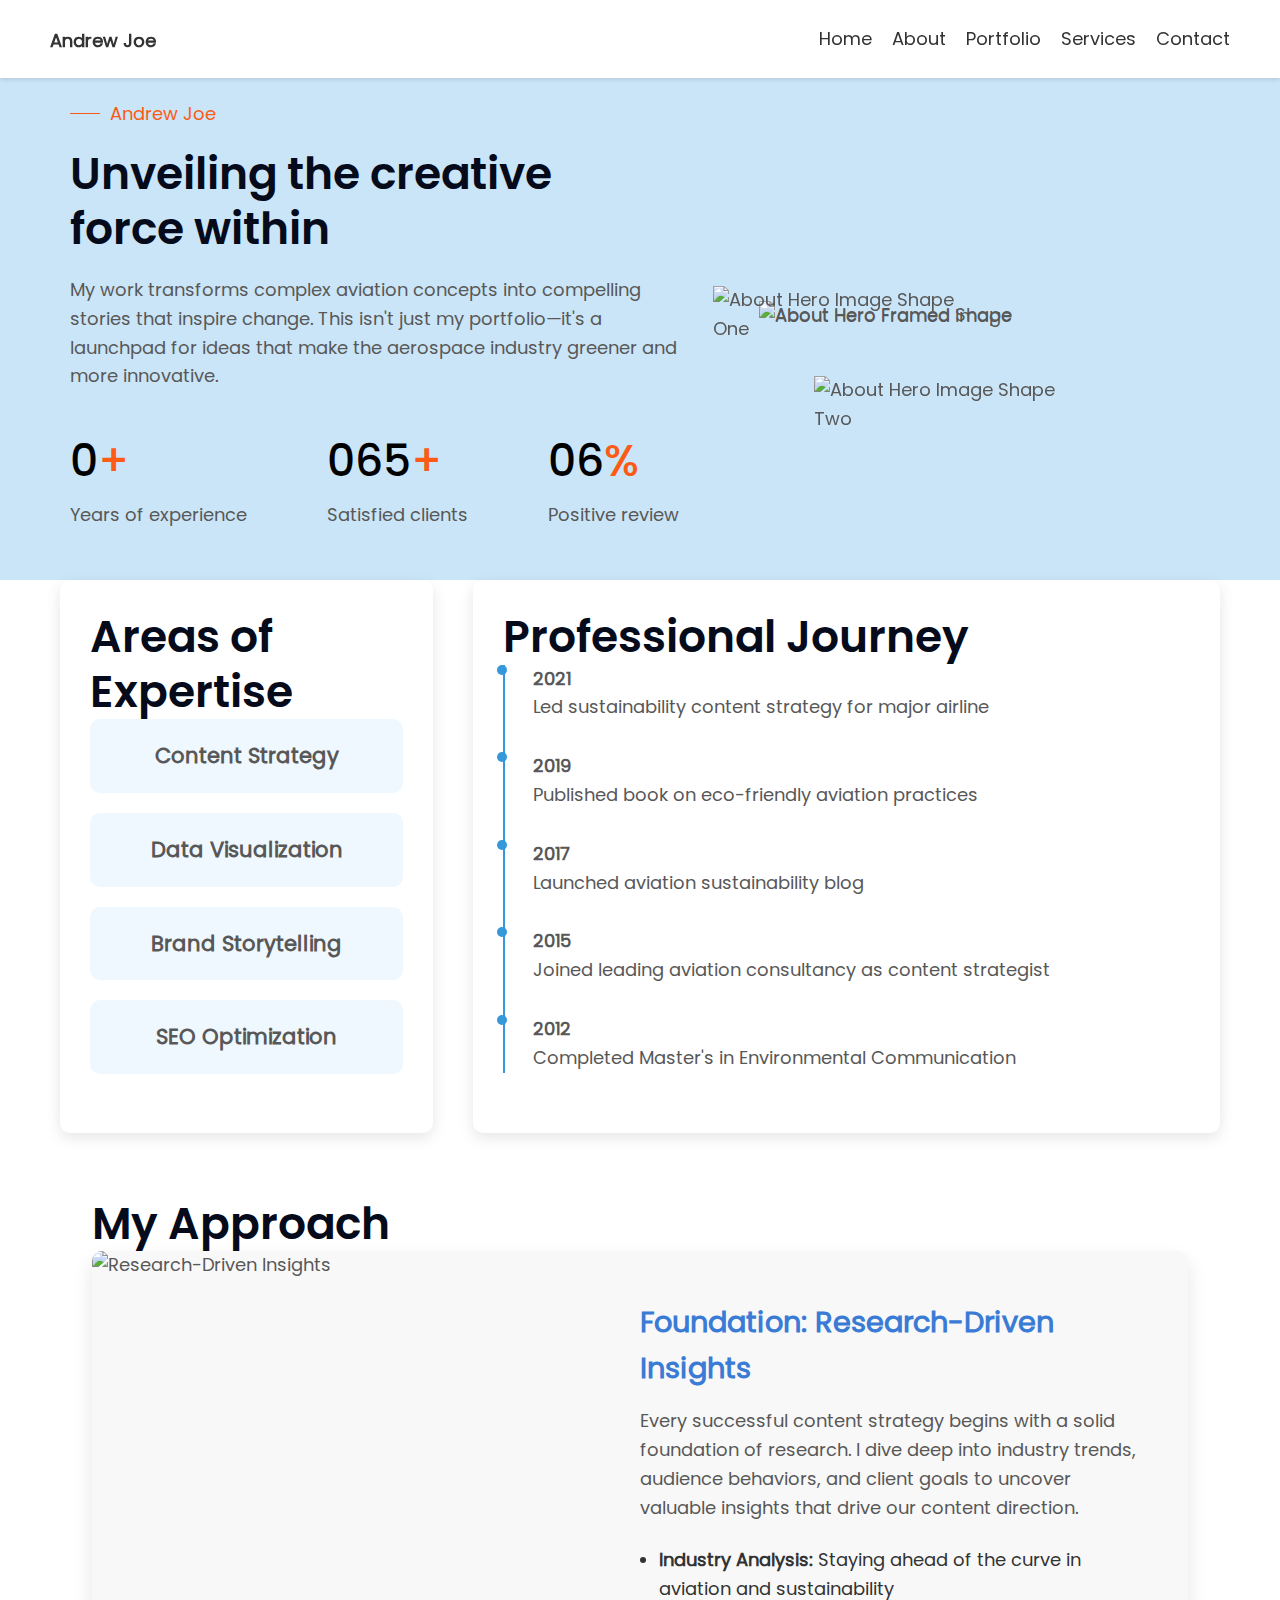
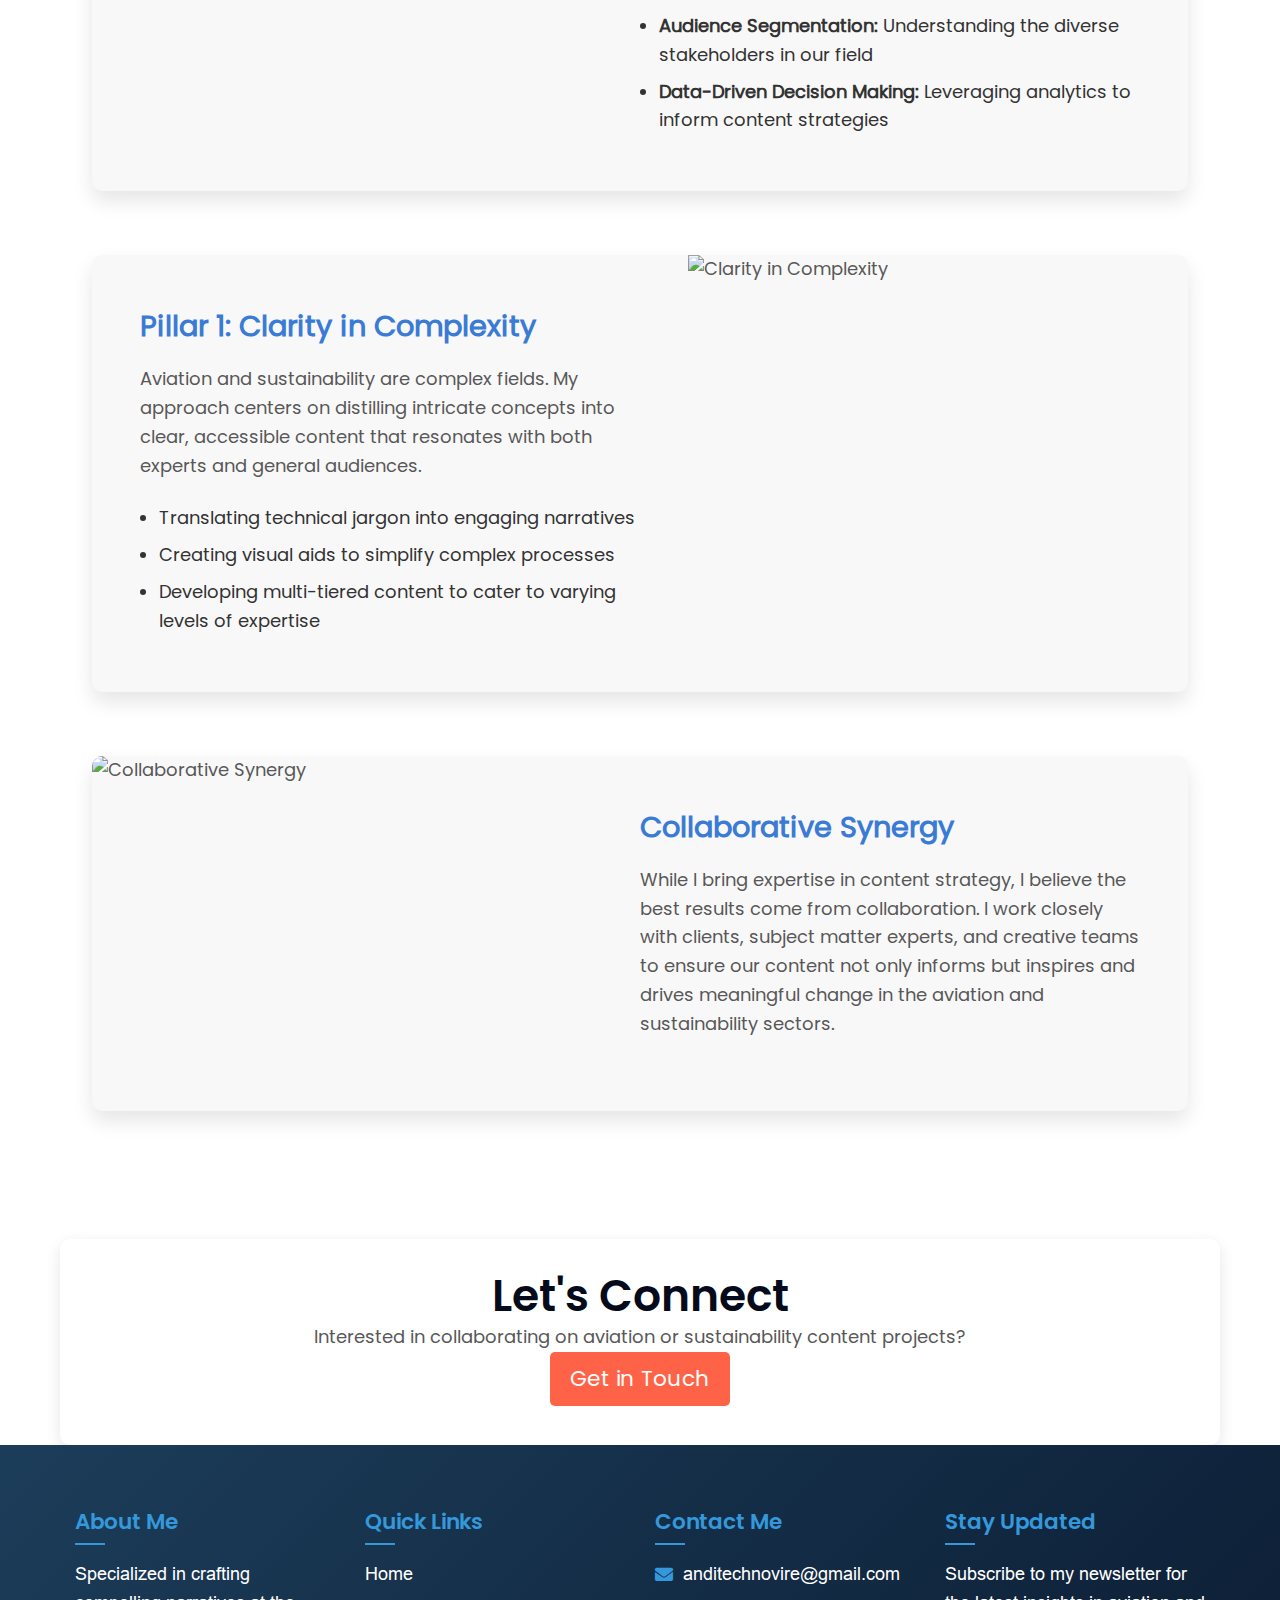
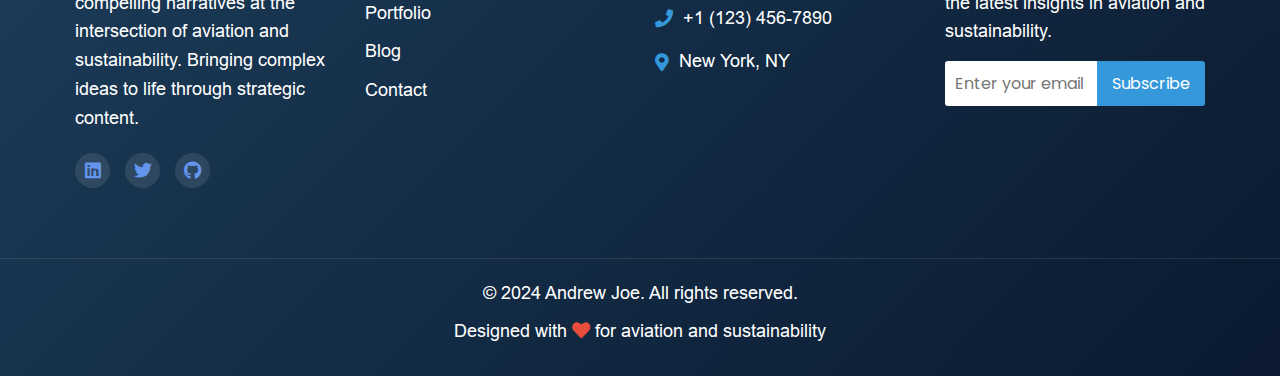
==== commit 8cc4a305: "okay" ====
--- a/about.html
+++ b/about.html
@@ -299,7 +299,6 @@
 
 #about-me {
   background-color: #f8f9fa;
-  padding: 100px 0;
   font-family: 'Arial', sans-serif;
 }
 
@@ -763,6 +762,7 @@
             <span></span>
           </div>
           <ul class="nav-links" id="nav-links">
+            <li><a href="index.html">Home</a></li>
             <li><a href="about.html">About</a></li>
             <li><a href="#portfolio">Portfolio</a></li>
             <li><a href="#services">Services</a></li>
@@ -845,46 +845,9 @@
         </section>
         <section id="about-me"></section>
             <div class="container">
-                <header class="about-header">
-                    <h1>About Andrew Joe</h1>
-                    <p class="tagline">Aviation &amp; Sustainability Content Strategist</p>
-                </header>
+               
                 
-                <div class="about-content">
-                    <div class="profile-section">
-                        <div class="profile-image">
-                            <img src="images/profile-photo.jpg" alt="[Your Name]">
-                        </div>
-                        <div class="quick-facts">
-                            <h3>Quick Facts</h3>
-                            <ul>
-                                <li>10+ years in content strategy</li>
-                                <li>Specialized in aviation &amp; sustainability</li>
-                                <li>Published author on eco-friendly aviation</li>
-                                <li>Speaker at industry conferences</li>
-                            </ul>
-                        </div>
-                    </div>
-                    
-                    <div class="bio-section">
-                        <h2>My Story</h2>
-                        <div class="divider"></div>
-                        <p>Growing up near a bustling airport, my fascination
-                        with aviation began early. Volunteering for an environmental 
-                        NGO during college, I witnessed the urgent need for sustainable practices. 
-                        Combining these passions, I pursued a career in content strategy, 
-                        specializing in aviation and sustainability.</p> 
-                        <p>
-                            Growing up near a bustling airport, my fascination
-                            with aviation began early. Volunteering for an environmental 
-                            NGO during college, I witnessed the urgent need for sustainable practices. 
-                            Combining these passions, I pursued a career in content strategy, 
-                            specializing in aviation and sustainability. 
-
-                        </p>
-                     
-                    
-                    </div>
+                <div class="about-content"> 
                     
                     <div class="expertise-section">
                         <h2>Areas of Expertise</h2>
@@ -1018,6 +981,6 @@
     </div>
   </footer>
 </main>
-  <script src="Scripts/Hamburger.js"></script>
+<script src="Scripts/main.js"></script>
 </body>
 </html>--- a/Styles/Styles.css
+++ b/Styles/Styles.css
@@ -61,7 +61,14 @@
     background-color: #f0f8ff;
     font-family: Arial;
   }
-  
+
+  p {
+    font-size: 18px;
+  }
+
+  a {
+    font-size: 18px;
+  }
   /* Header Styles */
   .navbar {
     display: flex;
@@ -91,7 +98,6 @@
   .nav-links a {
     text-decoration: none;
     color: #333;
-    font-size: 1rem;
     transition: color 0.3s;
   }
   
@@ -125,6 +131,7 @@
   */
   .hero-content {
     max-width: 600px;
+    max-width: 520px;
   }
   
   .hero h2 {
@@ -136,7 +143,7 @@
   
   .hero p {
     font-size: 1.2rem;
-    margin-bottom: 40px;
+    margin-bottom: 30px;
   }
   
   .cta-button {
@@ -242,13 +249,13 @@
     border-radius: 10px;
     border-radius: 50px;
     box-shadow: 0 4px 8px rgba(0, 0, 0, 0.1);
-  }*/
+  }
   
   .hero-image:hover {
     transform: scale(1.05);
     opacity: 0.9;
   }
-
+*/
   
   /* Branding Styles */
   .branding {
@@ -392,7 +399,7 @@
     }
   
     .hero-content {
-      max-width: 100%;
+      /*max-width: 100%;*/
       text-align: center;
     }
   
@@ -402,7 +409,7 @@
     }
   
     .hero p {
-      font-size: 1rem;
+      font-size: 18px;
       margin-bottom: 30px;
     }
     .hero-visuals {
@@ -586,14 +593,15 @@
   }
   
   .service-item h3 {
-    font-size: 1.3em;
+    font-size: 22px;
     margin-bottom: 10px;
     font-family: 'Poppins-semibold';
   }
   
   .service-item p {
-    font-size: 1em;
     margin-bottom: 0;
+    font-size: 16px;
+    font-family: helvetica;
   }
   
   /* Call to Action */
@@ -690,6 +698,7 @@
 #project-info {
   flex: 1;
   padding-right: 20px;
+  font-size: 18px
 }
 
 #project-image {
@@ -744,7 +753,7 @@
 }
 
 .infographic-showcase {
-  max-width: 1200px;
+  max-width: 1100px;
   margin: 0 auto;
   display: flex;
   flex-direction: column;
@@ -784,7 +793,6 @@
 }
 
 .project-description {
-  font-size: 16px;
   color: #666;
   margin-bottom: 20px;
 }
@@ -806,7 +814,7 @@
 }
 
 .stat-label {
-  font-size: 14px;
+  font-size: 16px;
   color: #888;
 }
 
@@ -892,7 +900,7 @@
 }
 
 .blog-content {
-  padding: 20px;
+  padding: 24px;
   text-align: left;
 }
 
@@ -900,8 +908,9 @@
   display: flex;
   justify-content: space-between;
   color: #888;
-  font-size: 0.9em;
+  font-size: 16px;
   margin-bottom: 10px;
+  font-family: 'Poppins Regular';
 }
 h3#project-title {
   font-family: 'Poppins-semibold';
@@ -927,8 +936,9 @@
 
 .blog-post p {
   color: #666;
-  font-size: 0.9em;
+  font-size: 14px;
   line-height: 1.6;
+  font-family: 'poppins regular';
 }
 
 .view-all-btn {
@@ -1026,6 +1036,10 @@
   transform: translateY(-3px);
 }
 
+.fab, .far {
+    color: cornflowerblue;
+}
+
 .quick-links ul {
   list-style-type: none;
   padding: 0;
@@ -1066,6 +1080,8 @@
   border: none;
   border-radius: 3px 0 0 3px;
   width: 100%;
+  font-size: 16px;
+  font-family: poppins regular;
 }
 
 .newsletter-form button {
@@ -1076,6 +1092,8 @@
   border-radius: 0 3px 3px 0;
   cursor: pointer;
   transition: background-color 0.3s ease;
+  font-family: 'Poppins Regular';
+  font-size: 16px;
 }
 
 .newsletter-form button:hover {
@@ -1119,7 +1137,7 @@
     font-size: 1.3rem;
 }
   .sec-des {
-    font-size: 1em;
+    font-size: 18px;
   }
   
   #content-map svg text {
@@ -1500,8 +1518,7 @@
   }
 
   .testimonial-text {
-      padding: 5px 25px;
-      padding: 5px 10px;
+      padding: 5px 20px;
   }
 
   .testimonial-text::before,
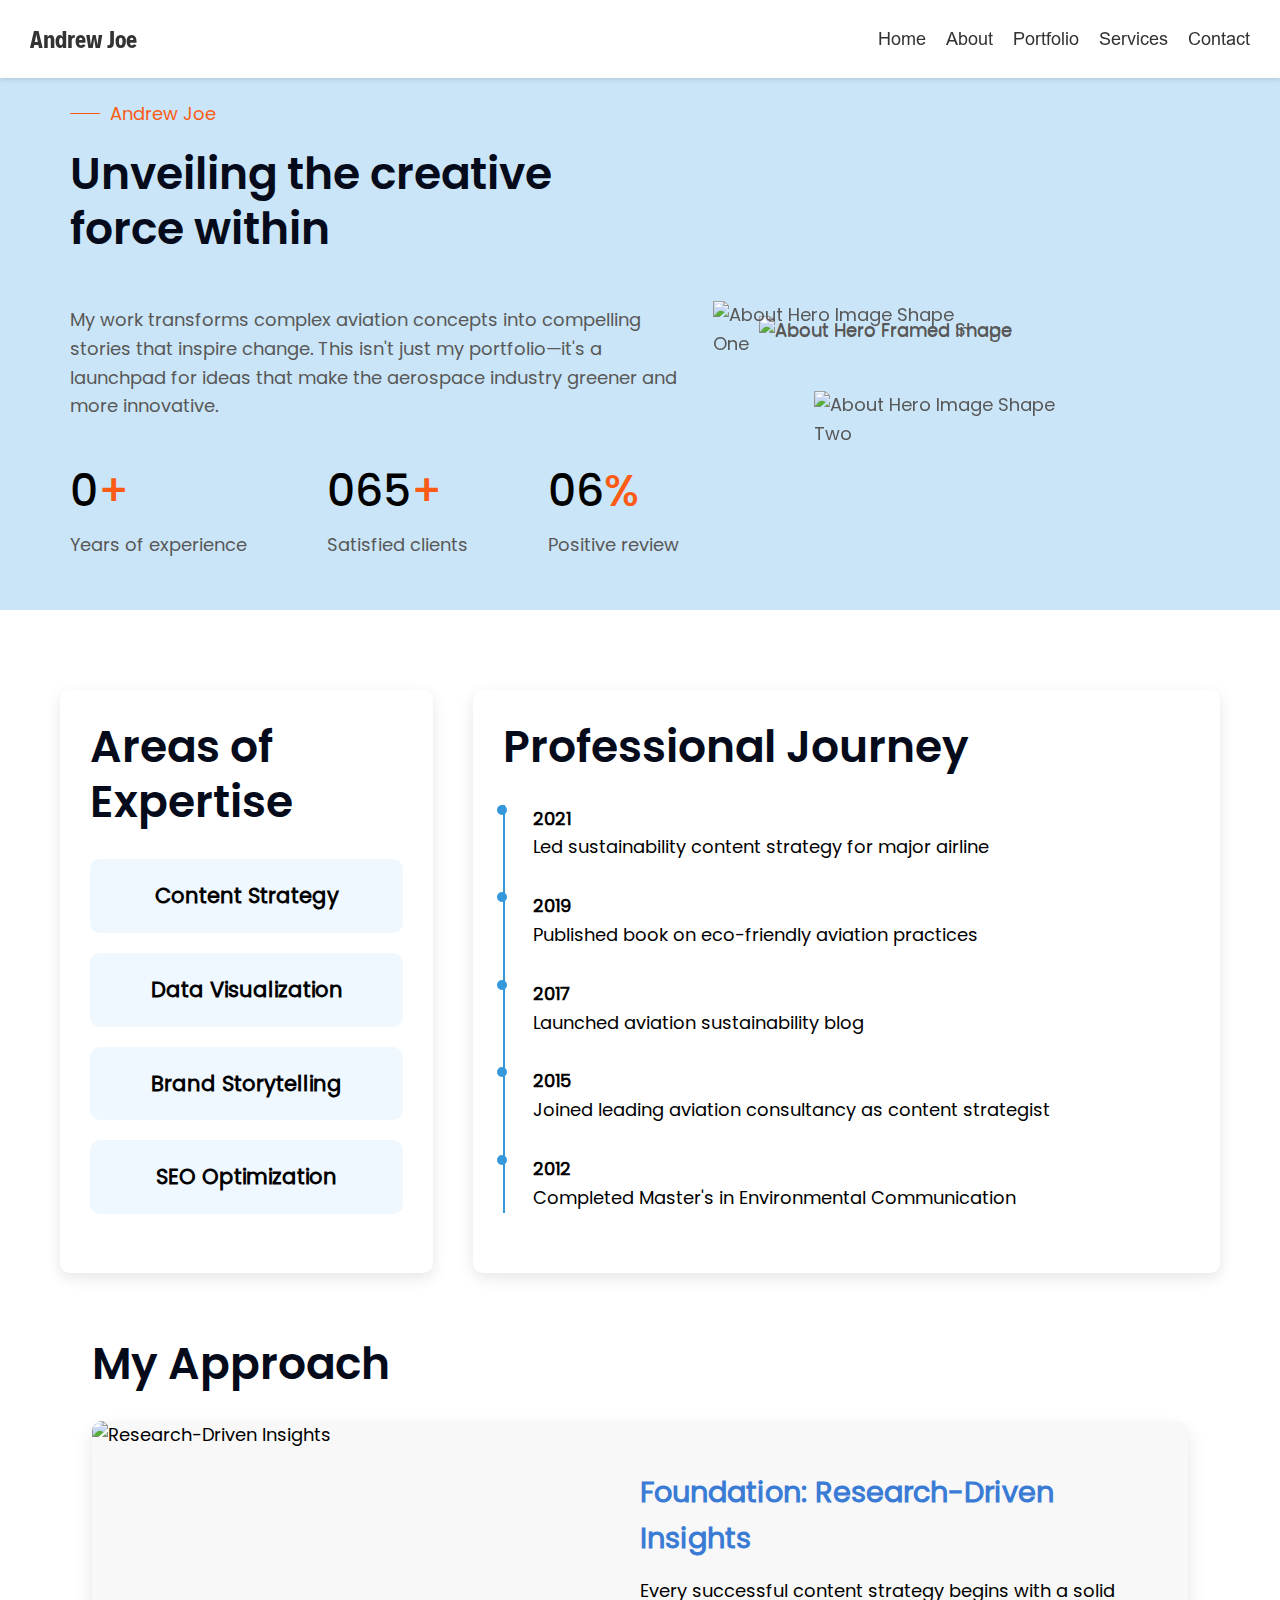
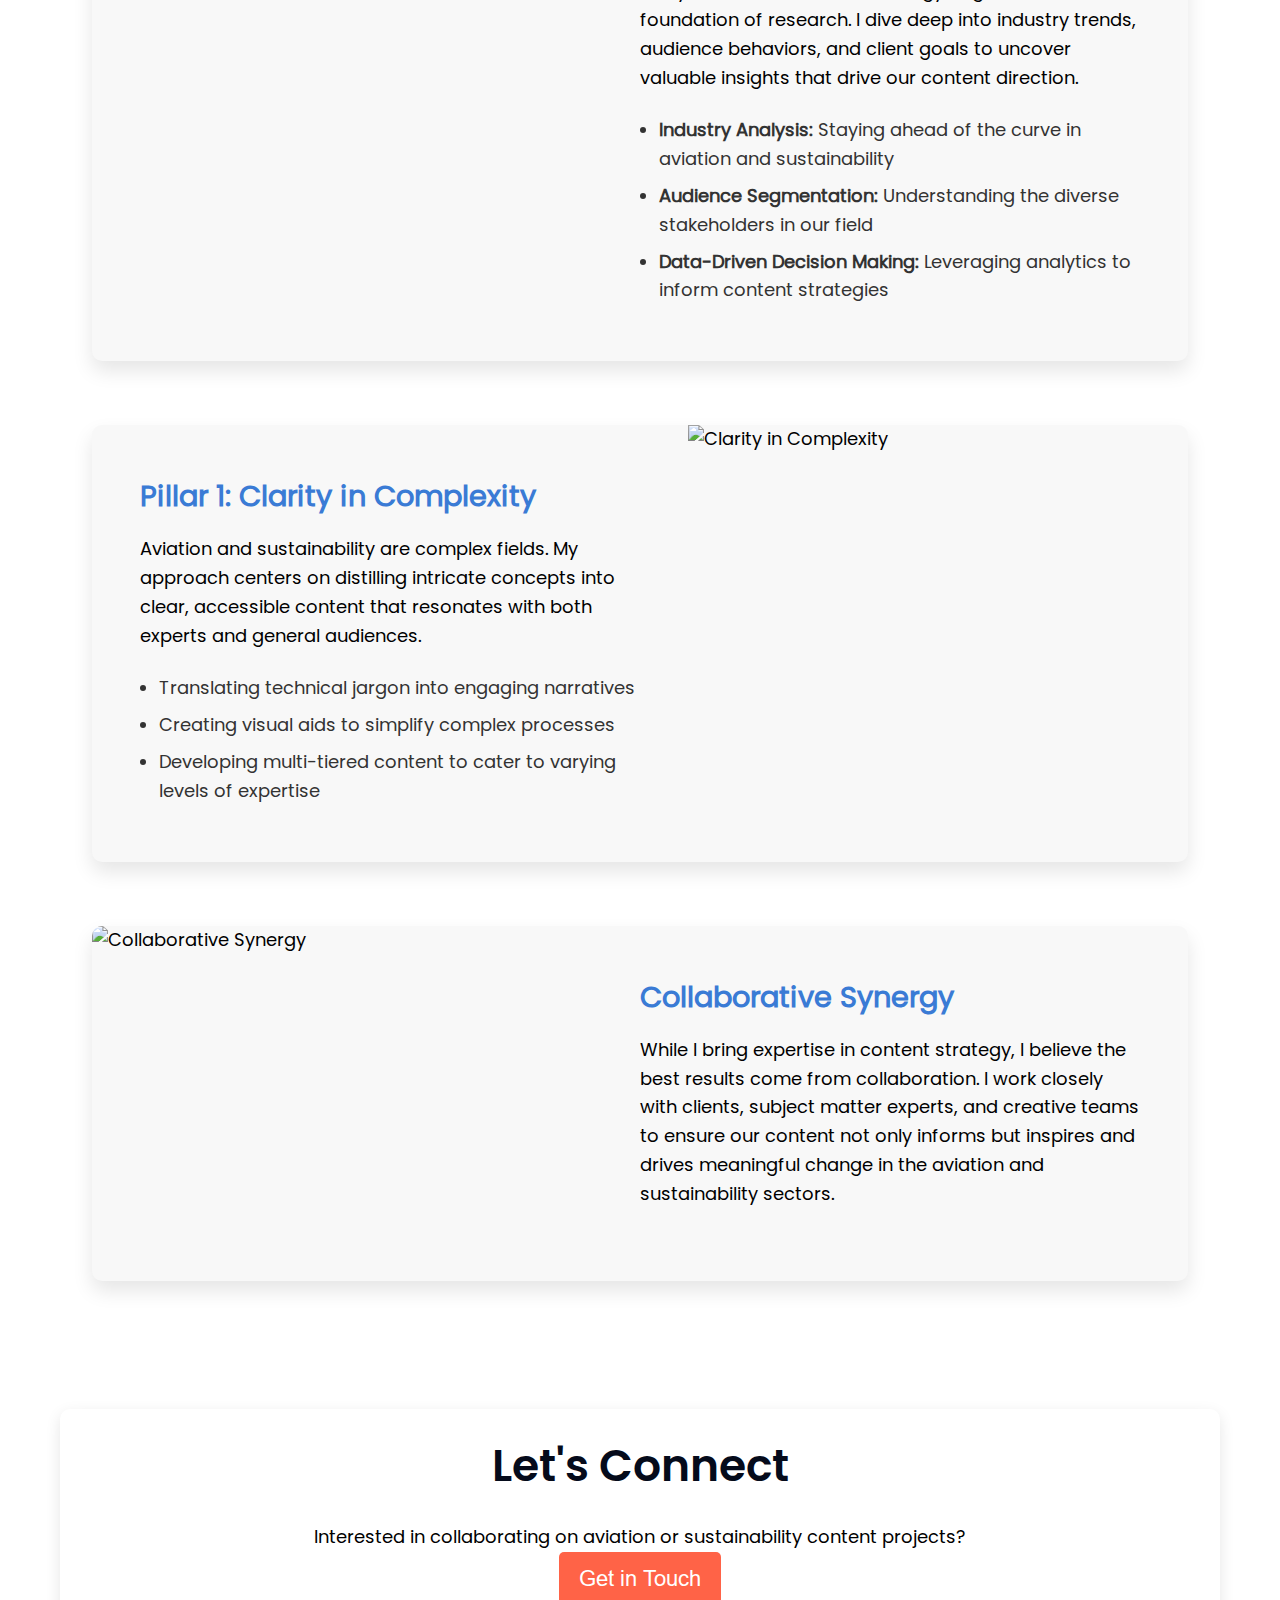
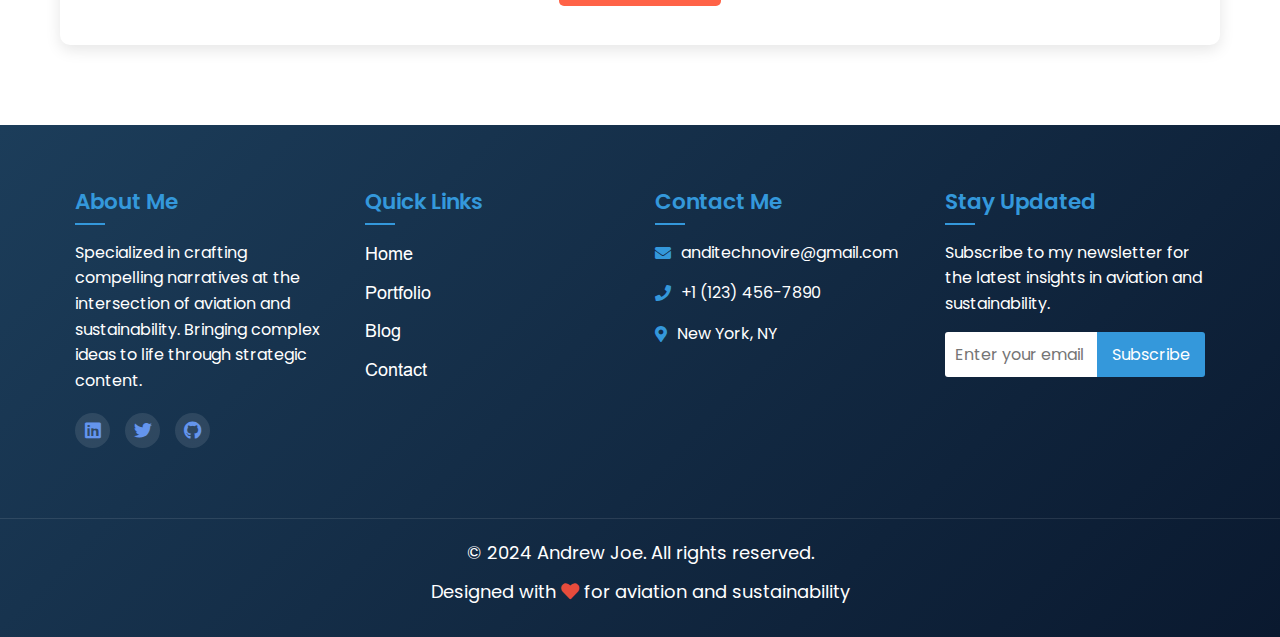
==== commit d8207bc0: "vv" ====
--- a/about.html
+++ b/about.html
@@ -325,7 +325,8 @@
 .container {
   max-width: 1200px;
   margin: 0 auto;
-  padding: 0 20px;
+  padding: 80px 20px;
+  color: black;
 }
 
 .about-header {
@@ -590,6 +591,7 @@
 
     h2 {
         font-size: 44px;
+        margin-bottom: 30px;
     }
 
     .introduction-fun-fact-wrapper {
--- a/Styles/Styles.css
+++ b/Styles/Styles.css
@@ -14,7 +14,7 @@
   }
   @font-face {
     font-family: 'OpenSauceOne-Bold'; 
-    src: url('OpenSauceOne-Bold.woff');
+    src: url('OpenSauceOne-Bold\ \(1\).woff');
   }
   @font-face {
     font-family: 'Poppins-semibold'; 
@@ -59,7 +59,6 @@
     line-height: 1.6;
     color: #333;
     background-color: #f0f8ff;
-    font-family: Arial;
   }
 
   p {
@@ -74,25 +73,29 @@
     display: flex;
     justify-content: space-between;
     align-items: center;
-    padding: 20px 50px;
+    padding: 20px 30px;
     background: #fff;
     box-shadow: 0 2px 4px rgba(0, 0, 0, 0.1);
     position: fixed;
     width: 100%;
     top: 0;
     z-index: 1000;
-  }
-  
-  .logo {
+    font-family: 'Arial';
+  }
+  
+  .logo a {
     font-size: 1.5rem;
     font-weight: bold;
     color: #333;
+    font-family: Decalotype-Bold;
   }
   
   .nav-links {
     list-style: none;
     display: flex;
     gap: 20px;
+    margin: 0;
+
   }
   
   .nav-links a {
@@ -132,6 +135,7 @@
   .hero-content {
     max-width: 600px;
     max-width: 520px;
+    font-family: 'Arial';
   }
   
   .hero h2 {
@@ -157,6 +161,7 @@
     border-radius: 5px;
     overflow: hidden;
     transition: background-color 0.3s ease;
+    font-family: Arial, Helvetica, sans-serif;
   }
   
   .cta-button:hover {
@@ -324,12 +329,9 @@
       transform: translateX(0);
     }
     .navbar {
-      padding: 10px 20px;
-  }
-
-  .logo {
-      font-size: 1.2rem;
-  }
+      padding: 15.5px;
+  }
+
   }
 
   /* Hero Visuals 
@@ -608,7 +610,14 @@
   .services-cta {
     margin-top: 40px;
   }
-
+  .service-link {
+    text-decoration: none;
+    color: inherit;
+  }
+  
+  .service-link:hover .service-item {
+    transform: translateY(-10px);
+  }
   /* Portfolio Section Styling */
 .portfolio-section {
   padding: 60px 20px;
@@ -683,12 +692,42 @@
   left: 50%;
   transform: translate(-50%, -50%);
   background: white;
+  background: linear-gradient(135deg, #f5f7fa 0%, #c3cfe2 100%);
   padding: 20px;
   border-radius: 10px;
   box-shadow: 0 0 20px rgba(0,0,0,0.2);
   max-width: 800px;
   width: 90%;
   display: flex;
+}
+
+#project-title {
+  font-size: 24px;
+  color: #2c3e50;
+  margin-bottom: 10px;
+  font-family: 'Poppins-semibold';
+}
+
+#project-description {
+font-size: 18px;
+color: #34495e;
+/*margin-bottom: 20px; */
+}
+
+#project-excerpt {
+font-size: 16px;
+color: #34495e;
+/* font-style: italic; */
+/* margin-bottom: 20px; */
+}
+
+#project-stats {
+  display: flex;
+  justify-content: space-around;
+  margin-bottom: 5px;
+  /*background: rgba(255, 255, 255, 0.6);*/
+  padding: 15px;
+  border-radius: 10px;
 }
 
 #project-details.hidden {
@@ -726,6 +765,10 @@
     flex-direction: column;
   }
 
+  #project-info{
+    padding: 0;
+  }
+
   #project-image {
     max-width: 100%;
     margin-top: 20px;
@@ -900,7 +943,7 @@
 }
 
 .blog-content {
-  padding: 24px;
+  padding: 18px 24px;
   text-align: left;
 }
 
@@ -912,9 +955,7 @@
   margin-bottom: 10px;
   font-family: 'Poppins Regular';
 }
-h3#project-title {
-  font-family: 'Poppins-semibold';
-}
+
 text{
   font-family: 'Poppins-semibold';;
 }
@@ -928,7 +969,7 @@
 }
 
 .blog-post h3 {
-  font-size: 1.2em;
+  font-size: 18px;
   color: #333;
   margin-bottom: 10px;
   font-family: 'Poppins-semibold';
@@ -988,7 +1029,6 @@
 .footer-section {
   flex: 1;
   margin-bottom: 30px;
-  min-width: 200px;
   padding: 0 15px;
 }
 
@@ -1013,6 +1053,8 @@
 .footer-section p {
   line-height: 1.6;
   margin-bottom: 15px;
+  font-family: 'Poppins Regular';
+    font-size: 16px;
 }
 
 .social-links {
@@ -1102,9 +1144,10 @@
 
 .footer-bottom {
   text-align: center;
-  padding-top: 20px;
+  padding: 20px 15px 0;
   margin-top: 40px;
   border-top: 1px solid rgba(255,255,255,0.1);
+  font-family: 'Poppins Regular';
 }
 
 .footer-bottom p {
@@ -1125,6 +1168,7 @@
   
   .footer-section {
     margin-bottom: 30px;
+    max-width: 100%;
   }
 }
 @media (max-width: 480px) {
@@ -1205,18 +1249,19 @@
     z-index: 1000;
   }
 
+  
   #project-image {
     max-width: 100%;
     height: 200px;
     object-fit: cover;
   }
 
-  #project-info {
+  /*#project-info {
     padding: 20px;
     overflow-y: auto;
     flex-grow: 1;
   }
-
+*/
   #close-details {
     position: fixed;
     top: 10px;
@@ -1248,6 +1293,7 @@
   font-size: 2.5rem;
   margin-bottom: 50px;
   text-shadow: 2px 2px 4px rgba(0,0,0,0.3);
+  font-family: Arial, Helvetica, Poppins-semibold;
 }
 
 .trust-container {
@@ -1362,6 +1408,7 @@
   background: linear-gradient(45deg, #0c2340, #1b3b6f);
   padding: 80px 0;
   color: #fff;
+  font-family: 'Arial';
 }
 
 #client-testimonials h2 {
@@ -1541,3 +1588,35 @@
       height: 40px;
   }
 }
+
+.stat-item1 {
+    display: flex;
+    flex-direction: column;
+    align-items: center;
+    padding: 10px;
+    border: 1px solid #e0e0e0; /* Optional: Adds a border around each stat item */
+    border-radius: 5px; /* Optional: Rounds the corners of the border */
+    background-color: #f9f9f9; /* Optional: Adds a light background color */
+    width: 40%;
+}
+
+.stat-label1 {
+    font-size: 16px; /* Smaller font size for the label */
+    color: #666; /* Lighter color for the label */
+    line-height: normal;
+  
+}
+.project-cta-button {
+  display: inline-block;
+  margin: 10px 0;
+  padding: 8px 12px;
+  background-color: #3498db;
+  color: #fff;
+  text-align: center;
+  border-radius: 5px;
+  text-decoration: none;
+}
+
+.project-cta-button:hover {
+  background-color: #2980b9;
+}
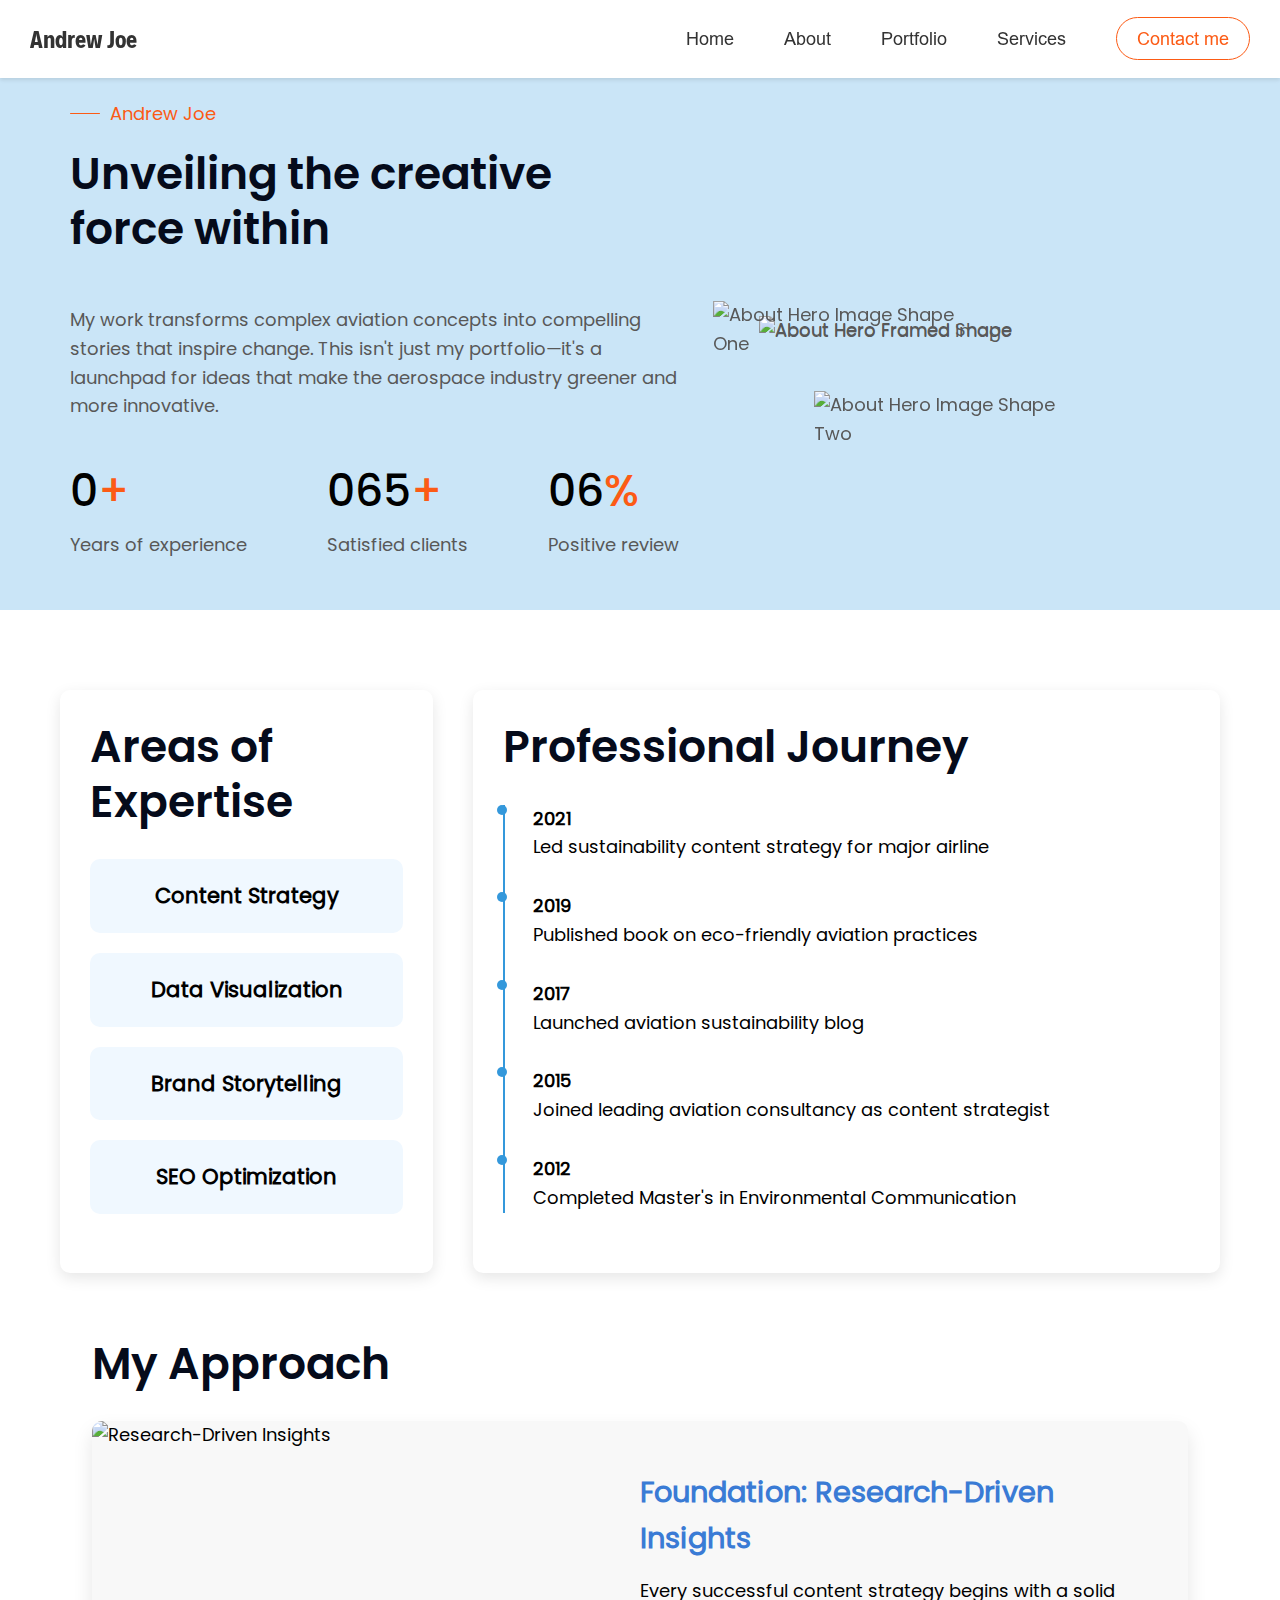
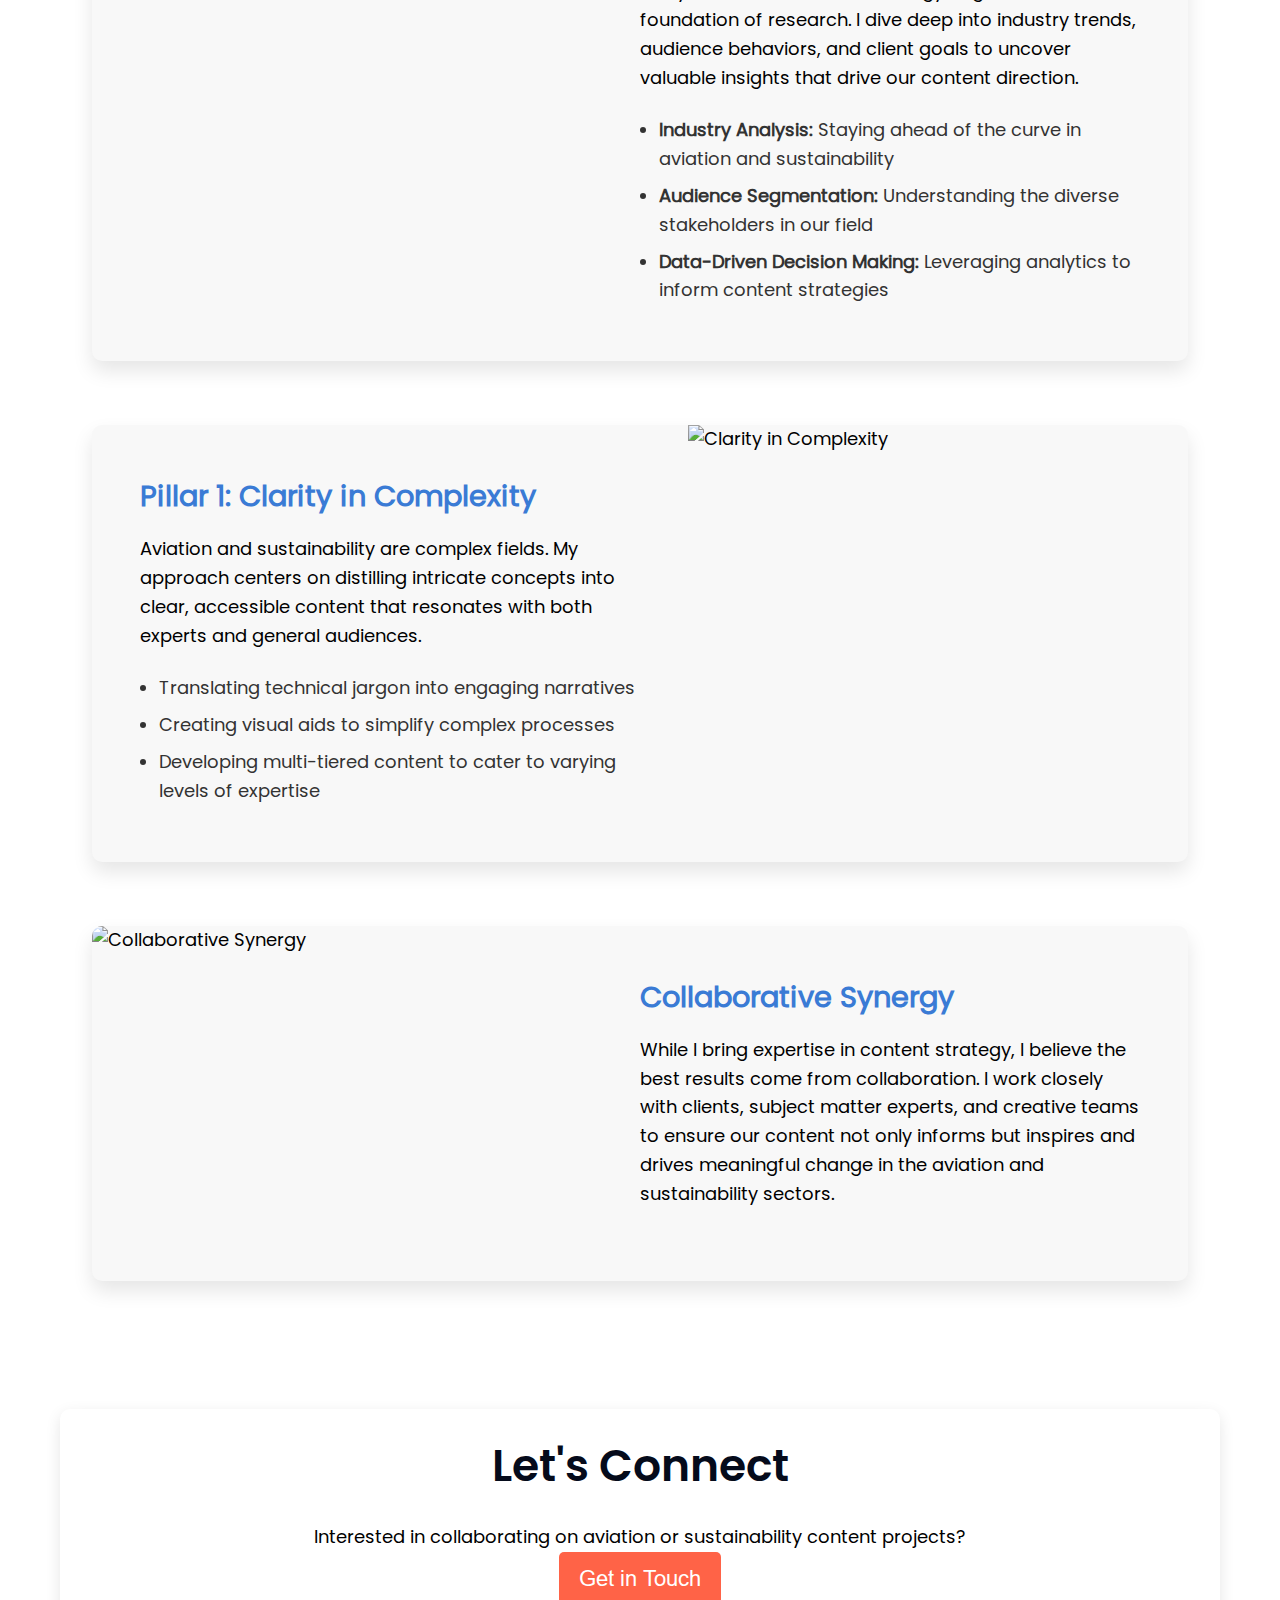
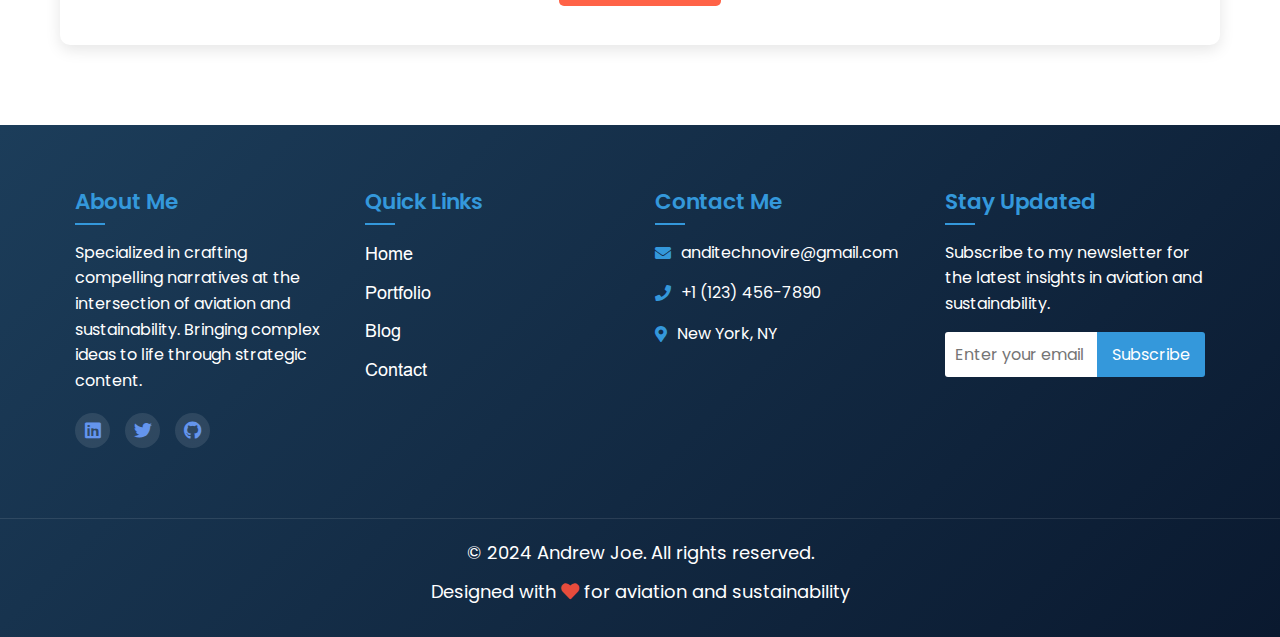
==== commit 4f18aefb: "dff" ====
--- a/about.html
+++ b/about.html
@@ -768,7 +768,7 @@
             <li><a href="about.html">About</a></li>
             <li><a href="#portfolio">Portfolio</a></li>
             <li><a href="#services">Services</a></li>
-            <li><a href="Contact.html">Contact</a></li>
+            <li class="nav-button-wrapper"><a href="Contact.html" class="nav-menu-button w-button">Contact me</a></li>
           </ul>
         </nav>
       </header>
--- a/Styles/Styles.css
+++ b/Styles/Styles.css
@@ -59,6 +59,7 @@
     line-height: 1.6;
     color: #333;
     background-color: #f0f8ff;
+    font-family: Arial, Helvetica, sans-serif;
   }
 
   p {
@@ -93,7 +94,7 @@
   .nav-links {
     list-style: none;
     display: flex;
-    gap: 20px;
+    gap: 50px;
     margin: 0;
 
   }
@@ -107,7 +108,7 @@
   .nav-links a:hover {
     color: #e74c3c;
   }
-  
+
   /* Hero Section Styles */
   .hero {
     display: flex;
@@ -372,6 +373,20 @@
   }
   
 /* Mobile View */
+@media (min-width: 1278px) {
+
+.nav-menu-button {
+  border: 1px solid #fc5b15;
+  color: #fc5b15 !important;
+  background-color: rgba(0, 0, 0, 0);
+  border-radius: 40px;
+  padding: 10px 20px;
+  font-size: 18px;
+  line-height: 1.4;
+  transition: background-color .2s, color .3s;
+}
+
+}
 @media (max-width: 1278px) {
     /* Hero Section Styles */
     .hero {
@@ -528,7 +543,10 @@
   .learn-more-btn:hover {
     background-color: #34495e;
   }
-
+  .nav-menu-button:hover {
+    background-color:  #fc5b15;
+    color: white !important;
+  }
   
  /* @media (max-width: 768px) {
     .about-container {
@@ -913,6 +931,7 @@
   color: #666;
   margin-bottom: 40px;
   font-size: 1.2em;
+  font-family: Arial, Helvetica, sans-serif;
 }
 
 .blog-container {
@@ -1620,3 +1639,58 @@
 .project-cta-button:hover {
   background-color: #2980b9;
 }
+/* Ensure equal heights for service-item boxes */
+.service-grid {
+  display: grid;
+  grid-template-columns: repeat(auto-fit, minmax(250px, 1fr));
+  gap: 20px;
+  align-items: stretch; /* This makes all items the same height */
+}
+
+.service-item {
+  background-color: #fff;
+  border-radius: 10px;
+  padding: 20px;
+  box-shadow: 0 4px 6px rgba(0, 0, 0, 0.1);
+  display: flex;
+  flex-direction: column;
+  justify-content: space-between;
+  height: 100%; /* Make sure the item takes up the full height */
+  transition: transform 0.3s;
+}
+
+.service-item:hover {
+  transform: translateY(-10px);
+}
+
+.service-icon img {
+  width: 60px;
+  height: 60px;
+  margin-bottom: 20px;
+}
+
+.service-item h3 {
+  font-size: 22px;
+  margin-bottom: 10px;
+  font-family: 'Poppins-semibold';
+}
+
+.service-item p {
+  font-size: 18px;
+  font-family: helvetica;
+  flex-grow: 1;
+  color: #666;
+}
+
+/* Adjustments for smaller screens */
+@media (max-width: 768px) {
+  .service-grid {
+      grid-template-columns: 1fr 1fr;
+  }
+}
+
+@media (max-width: 480px) {
+  .service-grid {
+      grid-template-columns: 1fr;
+  }
+}
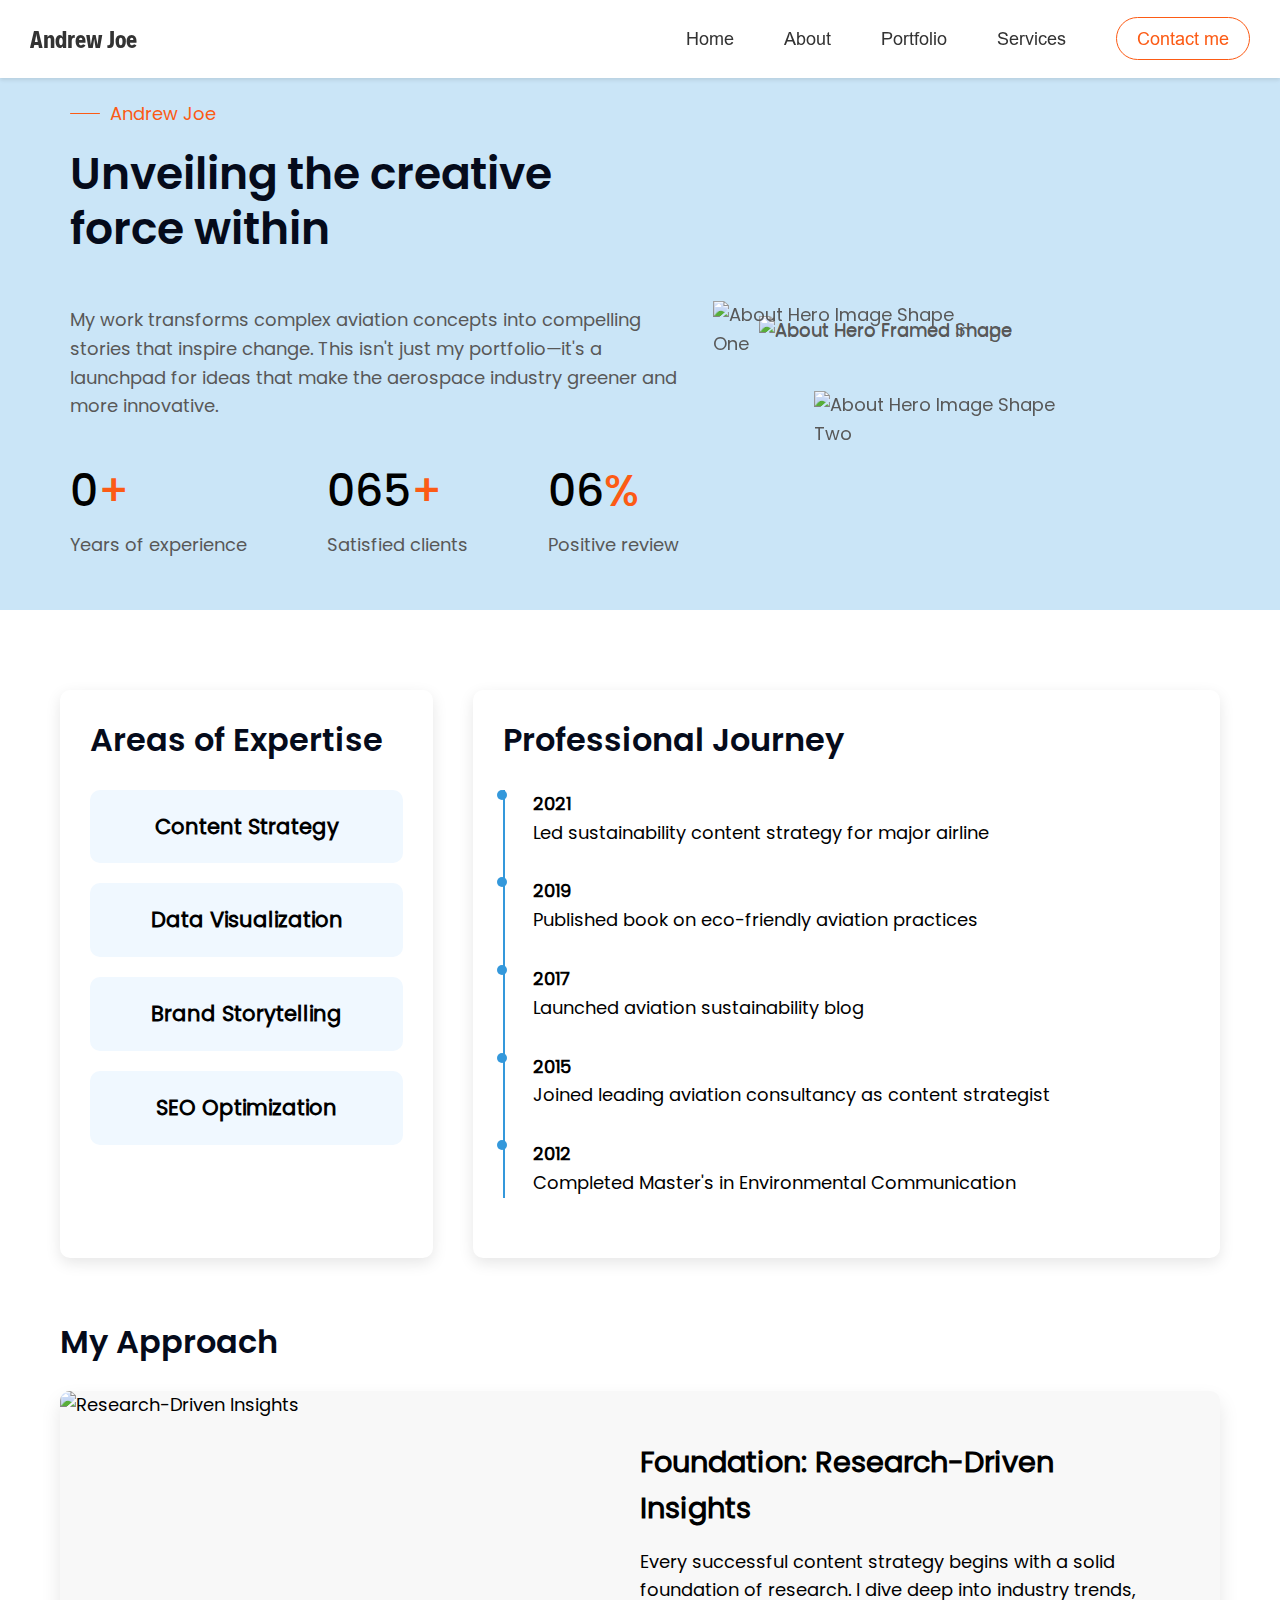
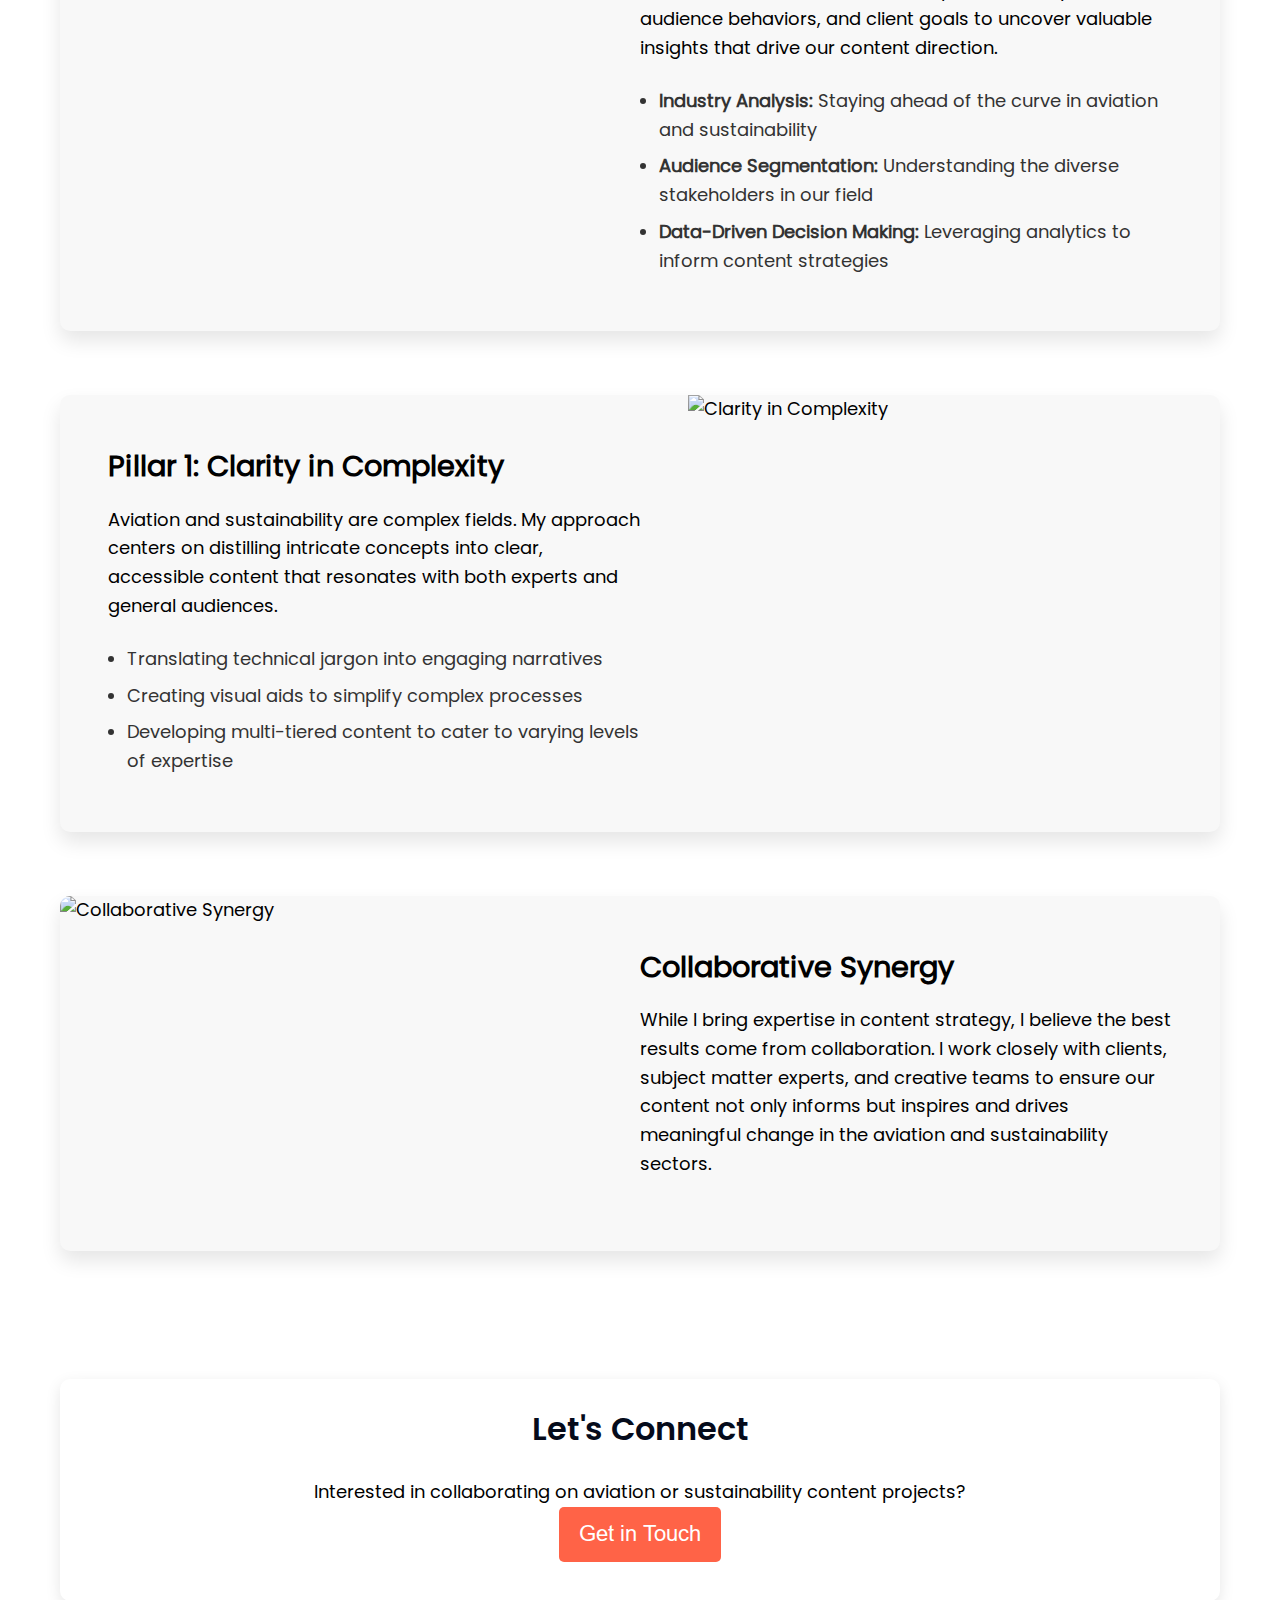
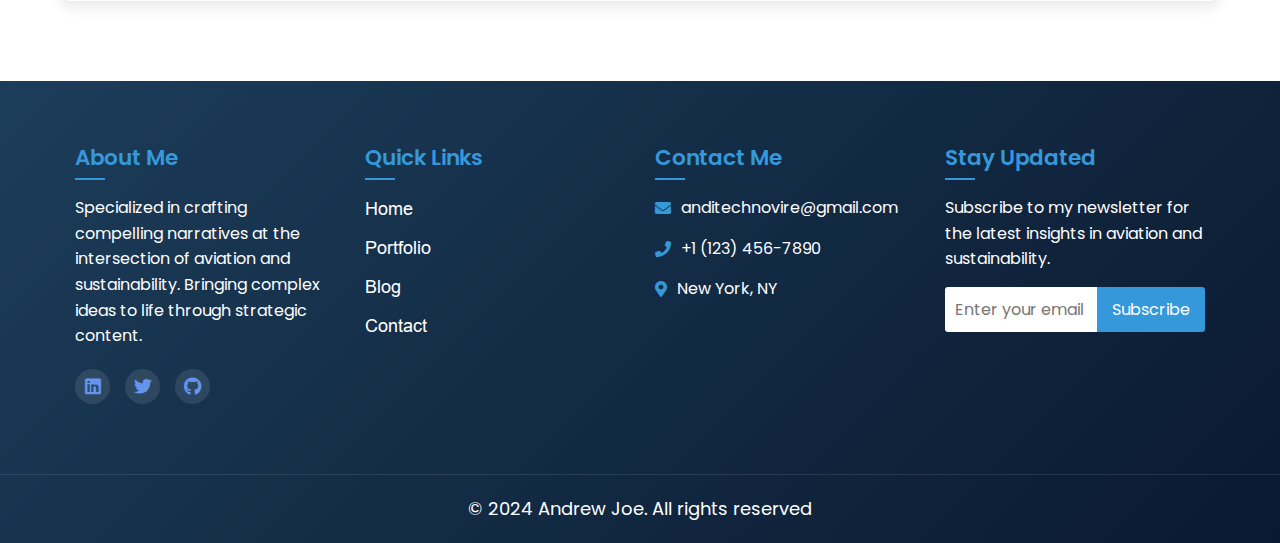
==== commit f6128d81: "fd" ====
--- a/about.html
+++ b/about.html
@@ -100,7 +100,7 @@
 h2 {
     color: var(--color--secondary-color);
     margin-top: 0;
-    margin-bottom: 0;
+    margin-bottom: 30px;
     font-family: Poppins Semi Bold, sans-serif;
     font-size: 40px;
     font-weight: 600;
@@ -467,7 +467,7 @@
 #my-approach {
     max-width: 1200px;
     margin: 0 auto;
-    padding: 4rem 2rem;
+    padding: 4rem 0;
 }
 
 .approach-pillar {
@@ -498,7 +498,7 @@
 }
 
 .approach-pillar h3 {
-    color: #3a7bd5;
+    
     font-size: 1.8rem;
     margin-bottom: 1rem;
 }
@@ -581,7 +581,10 @@
   transform: scale(1);
 }
 
- 
+.container h2 {
+    font-size: 32px;
+} 
+
 @media screen and (min-width: 1280px) {
     .about-hero-grid {
         grid-column-gap: 80px;
@@ -943,45 +946,47 @@
 </div>
 </section>
 <footer class="site-footer">
-    <div class="footer-content">
-      <div class="footer-section about">
-        <h3>About Me</h3>
-        <p>Specialized in crafting compelling narratives at the intersection of aviation and sustainability. Bringing complex ideas to life through strategic content.</p>
-        <div class="social-links">
-          <a href="#" class="social-icon"><i class="fab fa-linkedin"></i></a>
-          <a href="#" class="social-icon"><i class="fab fa-twitter"></i></a>
-          <a href="#" class="social-icon"><i class="fab fa-github"></i></a>
-        </div>
-      </div>
-      <div class="footer-section quick-links">
-        <h3>Quick Links</h3>
-        <ul>
-          <li><a href="#home">Home</a></li>
-          <li><a href="#portfolio">Portfolio</a></li>
-          <li><a href="#blog">Blog</a></li>
-          <li><a href="#contact">Contact</a></li>
-        </ul>
-      </div>
-      <div class="footer-section contact">
-        <h3>Contact Me</h3>
-        <p><i class="fas fa-envelope"></i> anditechnovire@gmail.com</p>
-        <p><i class="fas fa-phone"></i> +1 (123) 456-7890</p>
-        <p><i class="fas fa-map-marker-alt"></i> New York, NY</p>
-      </div>
-      <div class="footer-section newsletter">
-        <h3>Stay Updated</h3>
-        <p>Subscribe to my newsletter for the latest insights in aviation and sustainability.</p>
-        <form class="newsletter-form">
-          <input type="email" placeholder="Enter your email" required>
-          <button type="submit">Subscribe</button>
-        </form>
+  <div class="footer-upper-wrapper">
+  <div class="footer-content">
+    <div class="footer-section about">
+      <h3>About Me</h3>
+      <p>Specialized in crafting compelling narratives at the intersection of aviation and sustainability. Bringing complex ideas to life through strategic content.</p>
+      <div class="social-links">
+        <a href="#" class="social-icon"><i class="fab fa-linkedin"></i></a>
+        <a href="#" class="social-icon"><i class="fab fa-twitter"></i></a>
+        <a href="#" class="social-icon"><i class="fab fa-github"></i></a>
       </div>
     </div>
-    <div class="footer-bottom">
-      <p>&copy; 2024 Andrew Joe. All rights reserved.</p>
-      <p>Designed with <i class="fas fa-heart"></i> for aviation and sustainability</p>
+    <div class="footer-section quick-links">
+      <h3>Quick Links</h3>
+      <ul>
+        <li><a href="#home">Home</a></li>
+        <li><a href="#portfolio">Portfolio</a></li>
+        <li><a href="#blog">Blog</a></li>
+        <li><a href="#contact">Contact</a></li>
+      </ul>
     </div>
-  </footer>
+    <div class="footer-section contact">
+      <h3>Contact Me</h3>
+      <p><i class="fas fa-envelope"></i> anditechnovire@gmail.com</p>
+      <p><i class="fas fa-phone"></i> +1 (123) 456-7890</p>
+      <p><i class="fas fa-map-marker-alt"></i> New York, NY</p>
+    </div>
+    <div class="footer-section newsletter">
+      <h3>Stay Updated</h3>
+      <p>Subscribe to my newsletter for the latest insights in aviation and sustainability.</p>
+      <form class="newsletter-form">
+        <input type="email" placeholder="Enter your email" required="">
+        <button type="submit">Subscribe</button>
+      </form>
+    </div>
+  </div>
+</div>
+  <div class="footer-bottom">
+    © 2024 Andrew Joe. All rights reserved <!--| Designed with <i class="fas fa-heart"></i> for aviation and sustainability-->
+  </div>
+
+</footer>
 </main>
 <script src="Scripts/main.js"></script>
 </body>
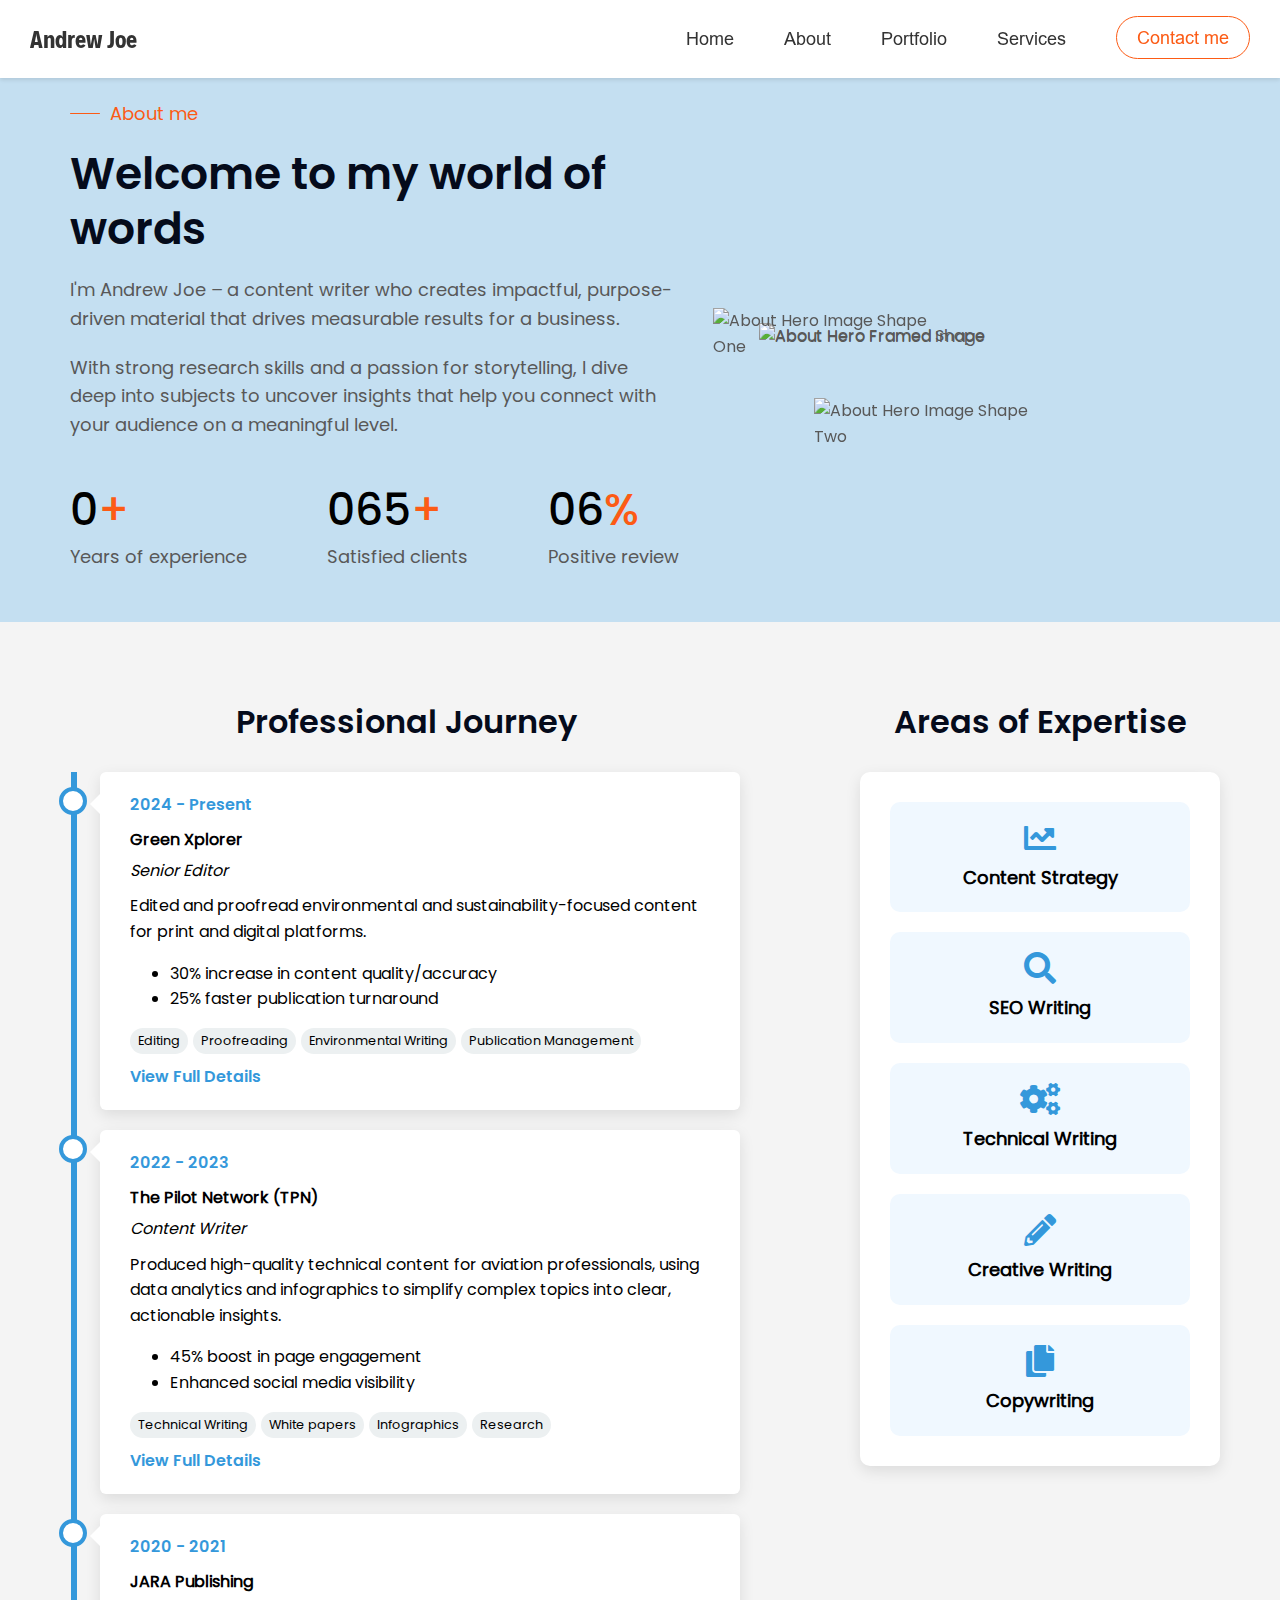
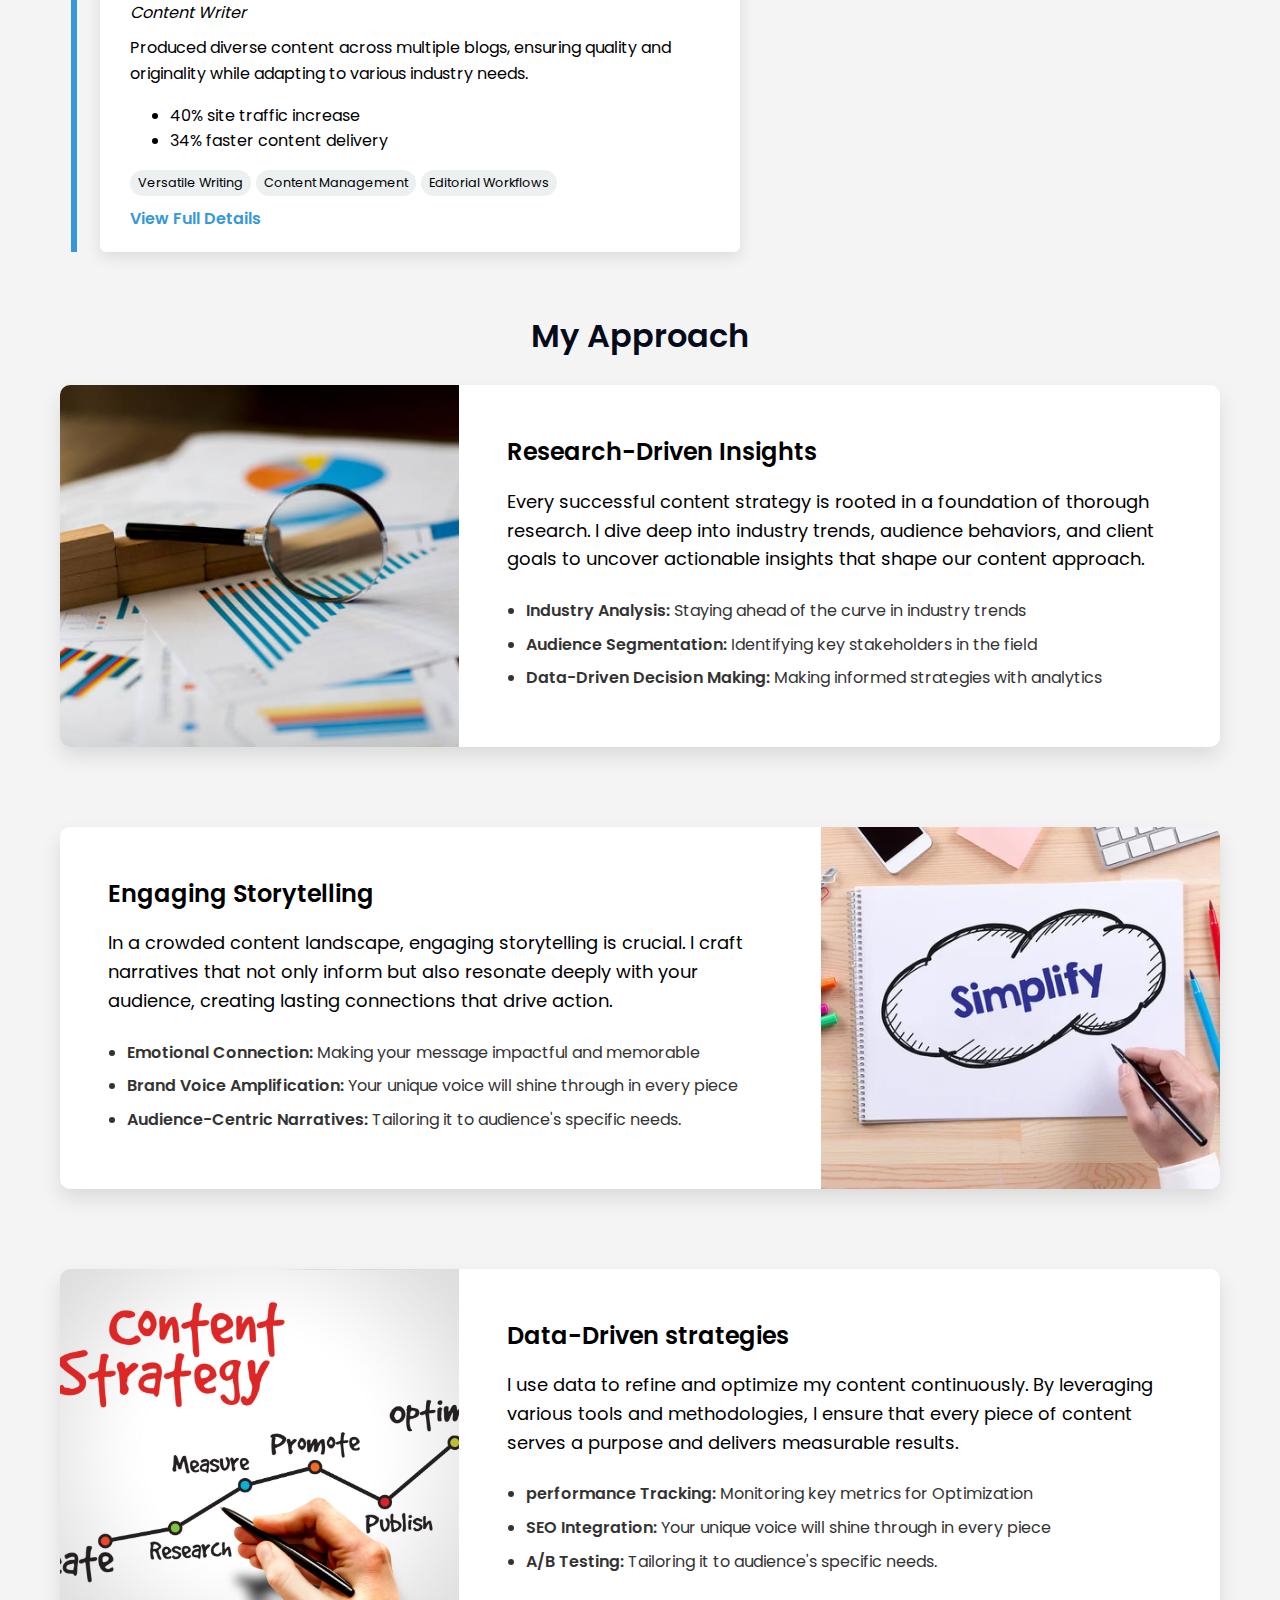
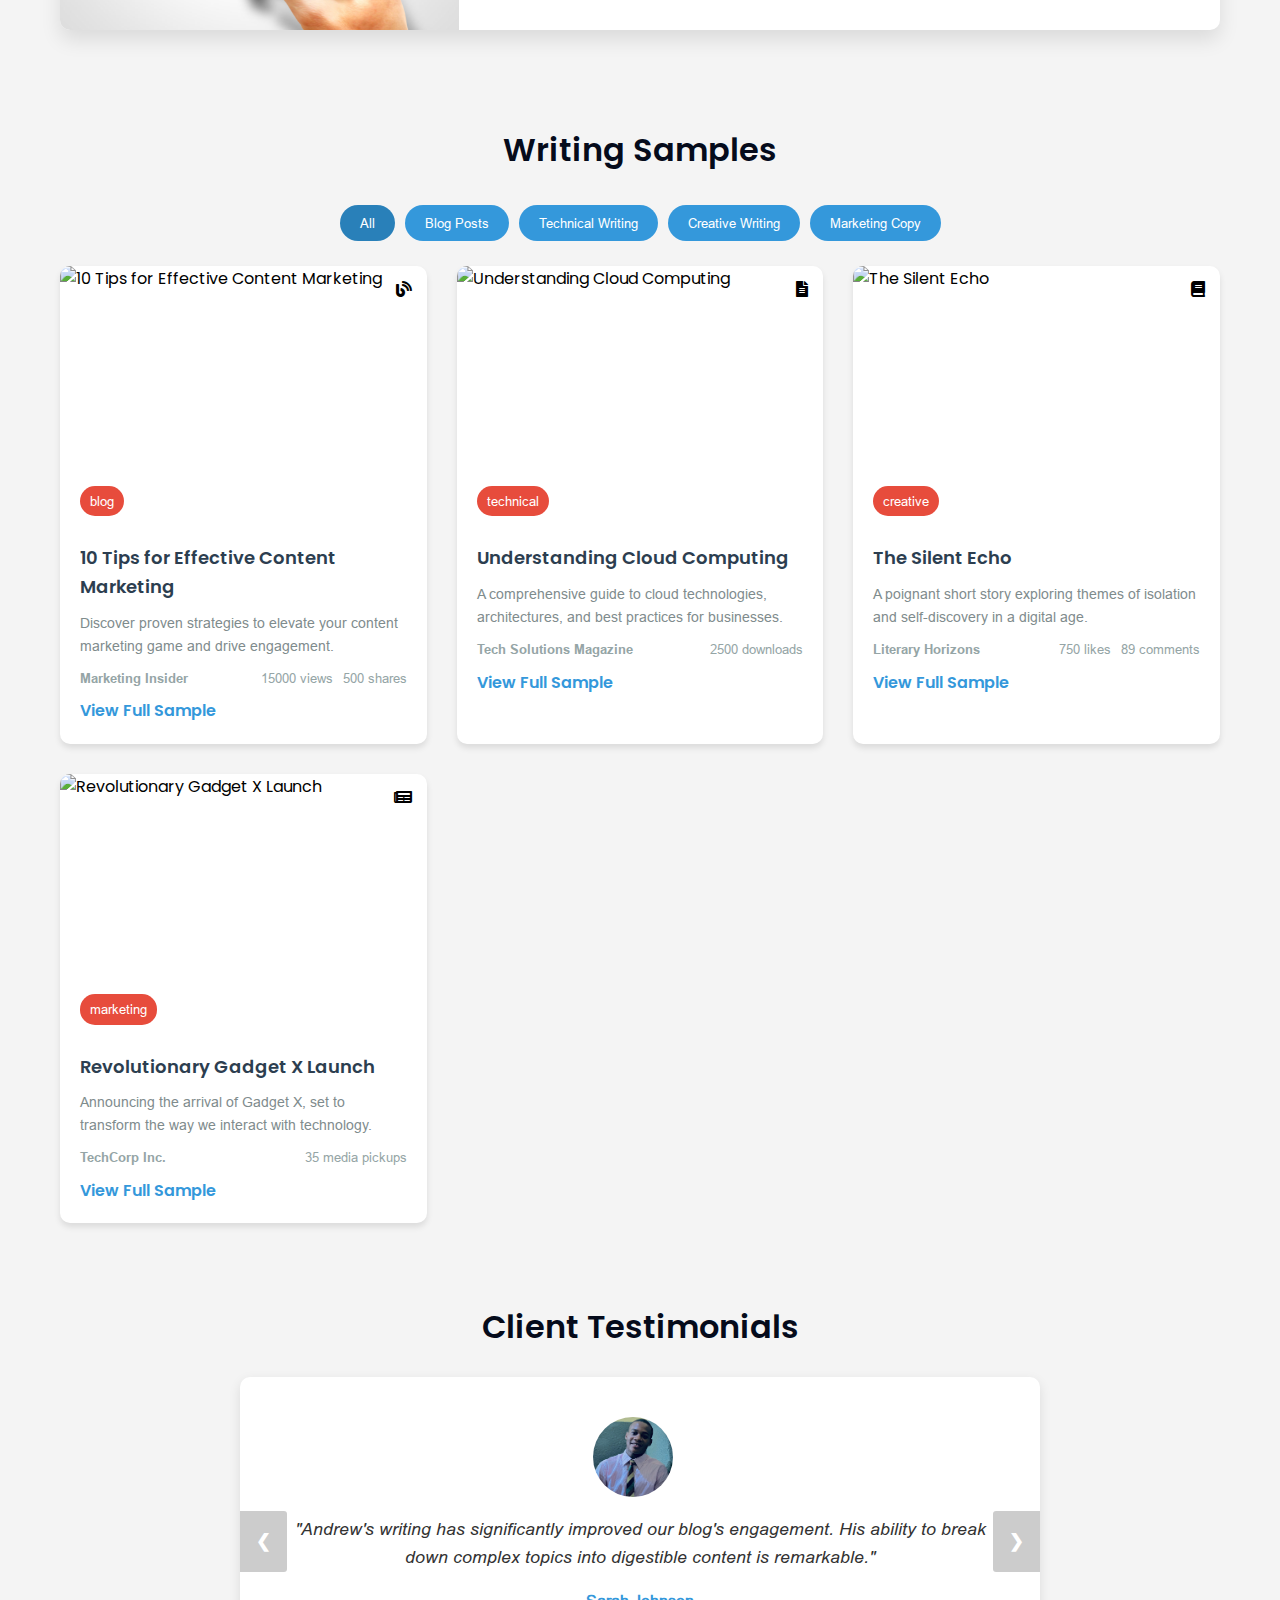
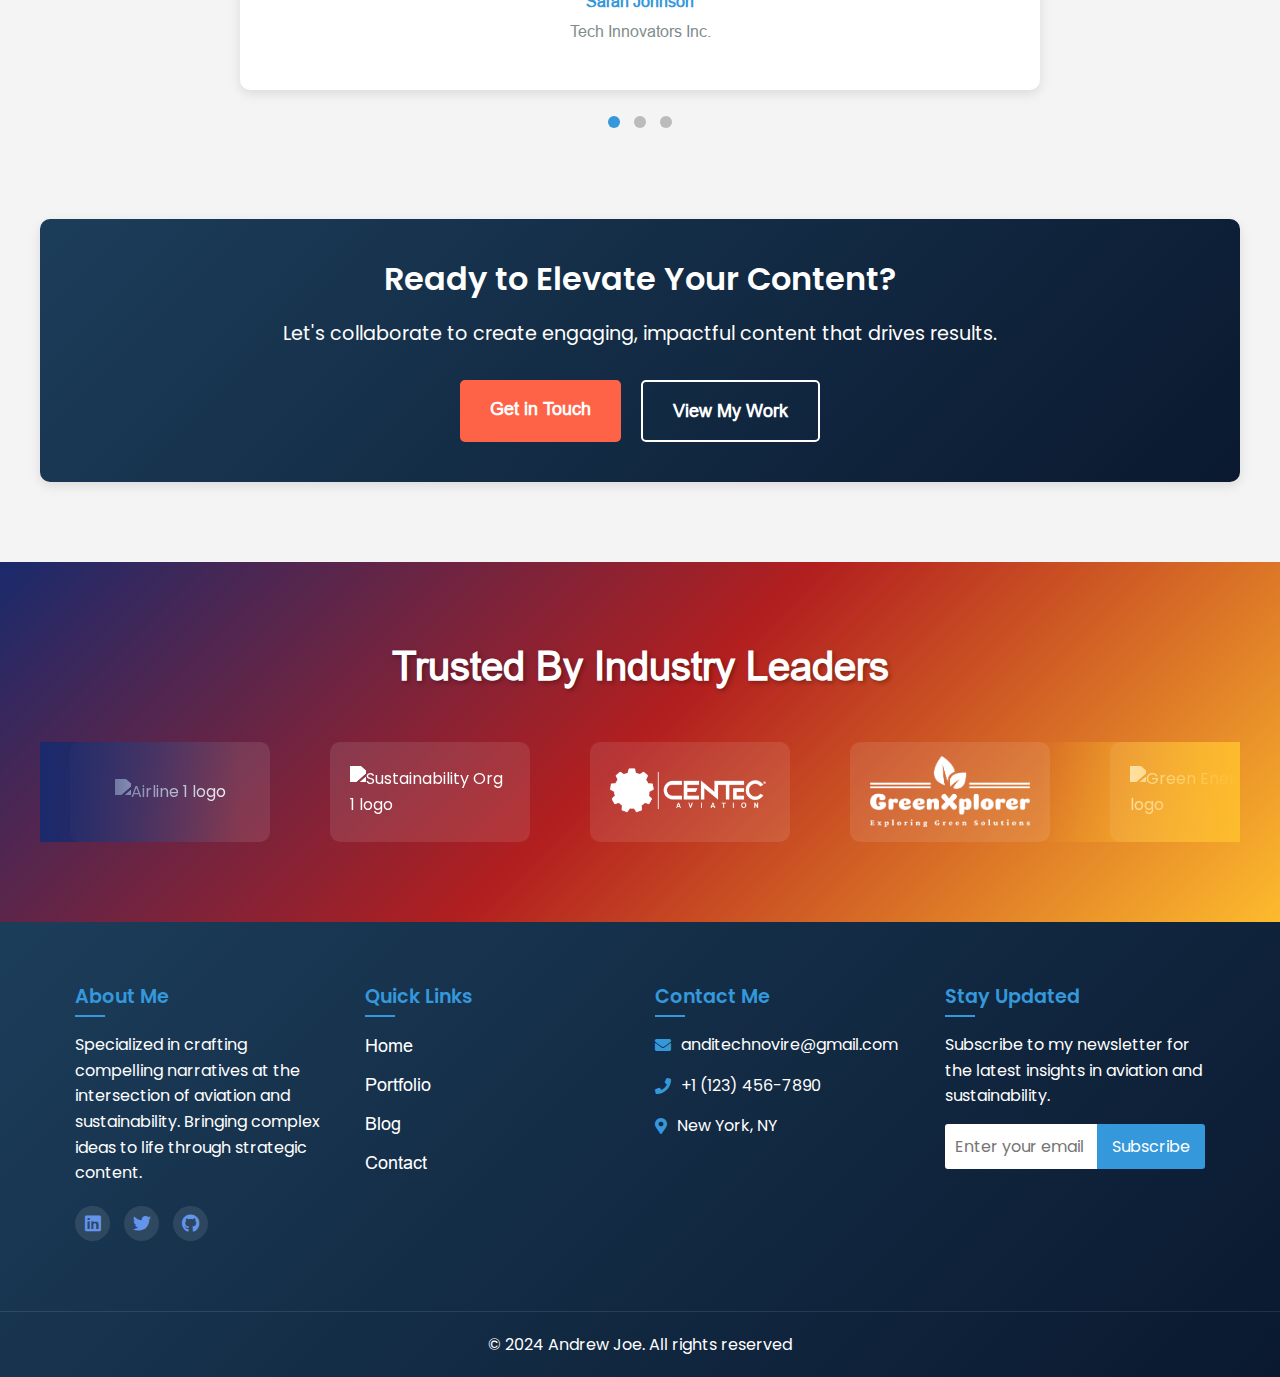
==== commit fff44105: "okay" ====
--- a/about.html
+++ b/about.html
@@ -7,8 +7,10 @@
   <title>Andrew Joe - Content Specialist</title>
   <link rel="stylesheet" href="Styles/Styles.css">
   <link rel="icon" href="favicon.icon" type="image/x-icon">
+  <link rel="stylesheet" href="https://cdnjs.cloudflare.com/ajax/libs/font-awesome/6.0.0-beta3/css/all.min.css">
+
   <link rel="stylesheet" href="https://cdnjs.cloudflare.com/ajax/libs/font-awesome/5.15.3/css/all.min.css">
-  <script src="https://cdnjs.cloudflare.com/ajax/libs/font-awesome/5.15.3/css/all.min.css" crossorigin="anonymous"></script>
+ 
   <style>
 
 :root {
@@ -59,18 +61,16 @@
 
 body {
   color: #333;
-  background-color: #fff;
+  background-color: #f4f4f4;
   min-height: 100%;
   margin: 0;
   font-family: Arial, sans-serif;
-  font-size: 14px;
   line-height: 20px;
 }
 
 body {
   color: var(--color--paragraph-color);
   font-family: Poppins Regular, sans-serif;
-  font-size: 18px;
   line-height: 1.6;
 }
 
@@ -295,7 +295,9 @@
     transition: transform 0.05s ease;
 }
 
-
+h2.section-heading {
+    margin: 0;
+}
 
 #about-me {
   background-color: #f8f9fa;
@@ -322,10 +324,10 @@
     margin-bottom: 20px;
   }
 
-.container {
+.container-wrapper {
   max-width: 1200px;
   margin: 0 auto;
-  padding: 80px 20px;
+  padding: 80px 0px;
   color: black;
 }
 
@@ -350,8 +352,9 @@
 
 .about-content {
   display: grid;
-  grid-template-columns: 1fr 2fr;
+  grid-template-columns: 2fr 1fr;
   gap: 40px;
+  display: flex;
 }
 
 .profile-section {
@@ -385,7 +388,8 @@
   color: #3498db;
 }
 
-.bio-section, .expertise-section, .timeline-section, .cta-section {
+
+.bio-section, .expertise-grid, .cta-section {
   background-color: white;
   border-radius: 10px;
   box-shadow: 0 5px 15px rgba(0,0,0,0.1);
@@ -393,10 +397,27 @@
   /*margin-bottom: 40px;*/
 }
 
+.expertise-section {
+    padding: 0 20px;
+    display: flex;
+    flex-direction: column;
+    flex: 1;
+
+}
+
 .expertise-grid {
   display: grid;
   grid-template-columns: repeat(auto-fit, minmax(200px, 1fr));
   gap: 20px;
+  margin-bottom: 4rem;
+}
+
+.cta-section {
+    margin: 0 20px;
+}
+
+.cta-section p {
+    margin-bottom: 32px;
 }
 
 .expertise-item {
@@ -417,12 +438,210 @@
   margin-bottom: 10px;
 }
 
+.expertise-item h3 {
+    font-family: 'Poppins Regular';
+    FONT-SIZE: 18px;
+}
+
 .timeline {
   position: relative;
-  padding-left: 30px;
-}
-
-.timeline::before {
+ 
+}
+
+.timeline::after {
+    content: '';
+    position: absolute;
+    width: 6px;
+    background-color: #3498db;
+    top: 0;
+    bottom: 0;
+    left: 15px;
+    margin-left: -4.4px;
+}
+
+.timeline-section {
+    padding: 0 20px;
+    flex: 2;
+}
+.timeline-section h2:first-child {
+    max-width: 693.33px;
+}
+.container {
+    padding: 10px 40px;
+    position: relative;
+    background-color: inherit;
+    box-sizing: border-box;
+}
+
+.container:last-child {
+    padding-bottom: 0;
+}
+
+.container:first-child {
+    padding-top: 0;
+}
+
+.container::after {
+    content: '';
+    position: absolute;
+    width: 20px;
+    height: 20px;
+    right: -17px;
+    background-color: white;
+    border: 4px solid #3498db;
+    top: 15px;
+    border-radius: 50%;
+    z-index: 1;
+}
+.right::after {
+    left: -1px;
+}
+
+.right::before {
+    content: " ";
+    height: 0;
+    position: absolute;
+    top: 22px;
+    width: 0;
+    z-index: 1;
+    left: 30px;
+    border: medium solid #fff;
+    border-width: 10px 10px 10px 0;
+    border-color: transparent white transparent transparent;
+}
+@media screen and (max-width: 600px) {
+    .left::after, .right::after {
+        left: -10px;
+        width: 15px;
+        height: 15px;
+        top: 20px;
+    }
+    .right::before{
+        left: 15px;
+    }
+}
+
+@media screen and (max-width: 600px) {
+    .timeline::after {
+        left: 4px;
+        width: 4px;
+    }
+}
+
+@media screen and (max-width: 600px) {
+    .container {
+        width: 100%;
+        padding-right: 0px;
+        padding-left: 25px;
+    }
+}
+
+.content {
+    padding: 20px 30px;
+    background-color: white;
+    position: relative;
+    border-radius: 6px;
+    box-shadow: 0 4px 8px rgba(0, 0, 0, 0.1);
+    transition: all 0.3s ease;
+    box-shadow: 0 5px 15px rgba(0,0,0,0.1);
+}
+
+.date {
+    font-weight: bold;
+    color: #3498db;
+    margin-bottom: 10px;
+    font-family: 'Poppins Semi Bold';
+}
+
+.company {
+    font-weight: bold;
+    margin-bottom: 5px;
+}
+
+.position {
+    font-style: italic;
+    margin-bottom: 10px;
+}
+
+.description {
+    margin-bottom: 10px;
+    font-size: 16px;
+}
+
+.achievements {
+    margin-top: 10px;
+}
+
+.skills {
+    display: flex;
+    flex-wrap: wrap;
+    gap: 5px;
+}
+
+.skill {
+    background-color: #ecf0f1;
+    padding: 3px 8px;
+    border-radius: 15px;
+    font-size: 0.8em;
+}
+
+.achievements ul {
+    display: block;
+    list-style-type: disc;
+    margin-block-start: 1em;
+    margin-block-end: 1em;
+    margin-inline-start: 0px;
+    margin-inline-end: 0px;
+    padding-inline-start: 40px;
+    unicode-bidi: isolate;
+}
+
+a.read-more {
+    color: #3498db;
+    text-decoration: none;
+    font-weight: bold;
+    font-family: 'poppins-semibold';
+    display: inline-block;
+    margin-top: 10px;
+    font-size: 16px 
+}
+
+.key-projects {
+    background: #fff;
+    border-radius: 8px;
+    padding: 20px;
+    box-shadow: 0 3px 10px rgba(0,0,0,0.1);
+    box-shadow: 0 5px 15px rgba(0,0,0,0.1);
+ }
+.project {
+    margin-bottom: 20px;
+    padding-bottom: 20px;
+    border-bottom: 1px solid #ecf0f1;
+}
+.project:last-child {
+    border-bottom: none;
+}
+.project h3 {
+    color: #2c3e50;
+    margin-bottom: 10px;
+}
+.project-description {
+    font-size: 0.9em;
+    color: #555;
+}
+.project-link {
+    display: inline-block;
+    margin-top: 10px;
+    color: #3498db;
+    text-decoration: none;
+}
+.project-link:hover {
+    text-decoration: underline;
+}
+.sidebar {
+            flex: 1;
+        }
+/*.timeline::before {
   content: '';
   position: absolute;
   left: 0;
@@ -447,6 +666,7 @@
   border-radius: 50%;
   background-color: #3498db;
 }
+  */
 
 /*.cta-button {
   display: inline-block;
@@ -467,13 +687,15 @@
 #my-approach {
     max-width: 1200px;
     margin: 0 auto;
-    padding: 4rem 0;
+    padding: 4rem 20px 0;
+    display: flex;
+    flex-direction: column;
 }
 
 .approach-pillar {
     display: flex;
-    margin-bottom: 4rem;
-    background-color: #f8f8f8;
+    margin-bottom: 80px;
+    background-color: #ffffff;
     border-radius: 10px;
     overflow: hidden;
     box-shadow: 0 10px 20px rgba(0,0,0,0.1);
@@ -483,24 +705,32 @@
     flex-direction: row-reverse;
 }
 
-.pillar-content, .pillar-image {
-    flex: 1;
+.pillar-image {
+    flex: 1.2;
+    min-height: 300px;
+    background-size: cover;
+    background-position: center;
 }
 
 .pillar-content {
     padding: 3rem;
-}
-
-.pillar-image img {
-    width: 100%;
-    height: 100%;
-    object-fit: cover;
+    flex: 2;
+}
+
+@media screen and (max-width: 600px) {
+    .pillar-content {
+        padding: 2rem;
+    }
 }
 
 .approach-pillar h3 {
     
-    font-size: 1.8rem;
+    font-size: 1.5rem;
     margin-bottom: 1rem;
+    font-family: 'Poppins-semibold';
+}
+strong {
+    font-family: 'Poppins-semibold';
 }
 
 .approach-pillar p {
@@ -517,47 +747,157 @@
     font-size: 1em;
     color: #333;
 }
+
+section#samples {
+    padding: 20px 20px 4rem;
+}
+h1 {
+    text-align: center;
+    color: #2c3e50;
+}
+.filter-buttons {
+    display: flex;
+    justify-content: center;
+    flex-wrap: wrap;
+    margin-bottom: 20px;
+}
+.filter-button {
+    background-color: #3498db;
+    color: white;
+    border: none;
+    padding: 10px 20px;
+    margin: 5px;
+    cursor: pointer;
+    transition: background-color 0.3s;
+    border-radius: 20px;
+}
+.filter-button:hover, .filter-button.active {
+    background-color: #2980b9;
+}
+.samples-grid {
+    display: grid;
+    grid-template-columns: repeat(auto-fill, minmax(300px, 1fr));
+    gap: 30px;
+}
+.sample-card {
+    background-color: white;
+    border-radius: 10px;
+    overflow: hidden;
+    transition: transform 0.3s, box-shadow 0.3s;
+    box-shadow: 0 4px 6px rgba(0,0,0,0.1);
+}
+.sample-card:hover {
+    transform: translateY(-5px);
+    box-shadow: 0 10px 20px rgba(0,0,0,0.15);
+}
+.sample-image {
+    width: 100%;
+    height: 200px;
+    object-fit: cover;
+    vertical-align: baseline;
+}
+.sample-content {
+    padding: 20px;
+    font-family: 'Arial';
+}
+.sample-category {
+    background-color: #e74c3c;
+    color: white;
+    padding: 5px 10px;
+    border-radius: 15px;
+    font-size: 0.8em;
+    display: inline-block;
+    margin-bottom: 10px;
+}
+.sample-title {
+    font-size: 18px;
+    margin-bottom: 10px;
+    color: #2c3e50;
+    font-family: 'poppins-semibold';
+    margin-top: 1em;
+}
+.sample-excerpt {
+    font-size: 0.9em;
+    color: #7f8c8d;
+    margin-bottom: 10px;
+}
+.sample-meta {
+    font-size: 0.8em;
+    color: #95a5a6;
+    display: flex;
+    justify-content: space-between;
+    align-items: center;
+}
+.sample-client {
+    font-weight: bold;
+    font-family: 'ArialBD';
+}
+.sample-stats {
+    display: flex;
+    gap: 10px;
+}
+.read-more {
+    display: inline-block;
+    margin-top: 15px;
+    color: #3498db;
+    text-decoration: none;
+    font-weight: bold;     
+}
+.content-type-icon {
+    position: absolute;
+    top: 10px;
+    right: 10px;
+    background-color: rgba(255,255,255,0.8);
+    padding: 5px;
+    border-radius: 50%;
+}
+
 .digit-container {
-            display: flex;
-            font-size: 44px;
-            font-family: 'Poppins medium';
-            overflow: hidden;
-        }
-        .digit {
-            width: 28px;
-            height: 60px;
-            line-height: 60px;
-            text-align: center;
-            position: relative;
-            color: black;
-        }
-        .digit-content {
-            position: absolute;
-            top: 0;
-            left: 0;
-            width: 100%;
-            height: 600px;
-            animation-duration: 2s;
-            animation-timing-function: ease-in-out;
-            animation-fill-mode: forwards;
-        }
-        #digit1 .digit-content {
-            animation-name: scrollUp;
-        }
-        #digit2 .digit-content {
-            animation-name: scrollDown;
-        }
-        #digit3 .digit-content {
-            animation-name: scrollUp;
-        }
-        @keyframes scrollUp {
-            0% { transform: translateY(0); }
-            100% { transform: translateY(-540px); }
-        }
-        @keyframes scrollDown {
-            0% { transform: translateY(-540px); }
-            100% { transform: translateY(0); }
-        }
+    display: flex;
+    font-size: 44px;
+    font-family: 'Poppins medium';
+    overflow: hidden;
+}
+.digit {
+    width: 28px;
+    height: 60px;
+    line-height: 60px;
+    text-align: center;
+    position: relative;
+    color: black;
+}
+.digit-content {
+    position: absolute;
+    top: 0;
+    left: 0;
+    width: 100%;
+    height: 600px;
+    animation-duration: 4s;
+    animation-timing-function: ease-in-out;
+    animation-fill-mode: forwards;
+}
+       
+#digit1 .digit-content {
+    animation-name: scrollUp;
+}
+        
+#digit2 .digit-content {
+    animation-name: scrollDown;
+}
+
+#digit3 .digit-content {
+    animation-name: scrollUp;
+}
+
+@keyframes scrollUp {
+    0% { transform: translateY(0); }
+    100% { transform: translateY(-540px); }
+}
+
+@keyframes scrollDown {
+    0% { transform: translateY(-540px); }
+    100% { transform: translateY(0); }
+}
 
 .animate-on-scroll {
   opacity: 0;
@@ -581,8 +921,12 @@
   transform: scale(1);
 }
 
-.container h2 {
+.container-wrapper h2 {
     font-size: 32px;
+    text-align: center;
+    color: #050b1b;
+   /* border-bottom: 2px solid #3498db;
+    padding-bottom: 10px;*/
 } 
 
 @media screen and (min-width: 1280px) {
@@ -618,6 +962,9 @@
   .container-default {
     max-width: 1170px;
   }
+  .digit-container{
+    height: 53px;
+  }
 }
 
 @media screen and (max-width: 991px) {
@@ -638,12 +985,16 @@
 }
 
 @media (max-width: 768px) {
+
+    .container-wrapper h2{
+        font-size: 28px;
+    }
     .approach-pillar, .approach-pillar:nth-child(even) {
-        flex-direction: column;
+        flex-direction: column-reverse;
     }
     
     .pillar-image {
-        height: 300px;
+        min-height: 200px;
     }
 
     .about-hero-shape-one {
@@ -658,6 +1009,7 @@
 
   .about-content {
       grid-template-columns: 1fr;
+      flex-direction: column-reverse;
   }
   .about-header h1{
       font-size: 2rem;
@@ -715,28 +1067,178 @@
     top: -20px;
   }
 }
+         .testimonial-section{
+            padding: 20px 20px 4rem;
+         }
+
+        .testimonial-container {
+            position: relative;
+            max-width: 800px;
+            margin: 0 auto;
+            overflow: hidden;
+            background-color: #fff;
+            border-radius: 10px;
+            box-shadow: 0 4px 12px rgba(0,0,0,0.1);
+            font-family: Arial, Helvetica, sans-serif;
+            color: #333;
+            
+        }
+        .testimonial-slide {
+            display: none;
+            padding: 40px;
+            text-align: center;
+        }
+        .testimonial-content-ab {
+            font-size: 1.1em;
+            font-family: 'ArialIT';
+            margin: 1em 0;
+            padding: 0 10px;
+            
+        }
+        .testimonial-author {
+            font-weight: bold;
+            color: #3498db;
+            margin: 0;
+            font-size: 16px;
+        }
+        .testimonial-company {
+            color: #7f8c8d;
+            margin: 5px;
+            font-size: 16px;
+        }
+        .client-image {
+    width: 80px;
+    height: 80px;
+    border-radius: 50%;
+    object-fit: cover;
+    
+}
+        
+        .prev, .next {
+            cursor: pointer;
+            position: absolute;
+            top: 50%;
+            width: auto;
+            padding: 16px;
+            margin-top: -22px;
+            color: #fff;
+            font-weight: bold;
+            font-size: 18px;
+            transition: 0.6s ease;
+            border-radius: 0 3px 3px 0;
+            user-select: none;
+            background-color: rgba(0,0,0,0.2);
+        }
+        .next {
+            right: 0;
+            border-radius: 3px 0 0 3px;
+        }
+        .prev:hover, .next:hover {
+            background-color: rgba(0,0,0,0.8);
+        }
+        .dot-container {
+            text-align: center;
+            padding: 20px;
+        }
+        .dot {
+            cursor: pointer;
+            height: 12px;
+            width: 12px;
+            margin: 0 5px;
+            background-color: #bbb;
+            border-radius: 50%;
+            display: inline-block;
+            transition: background-color 0.6s ease;
+        }
+        .active, .dot:hover {
+            background-color: #3498db;
+        }
+        .fade {
+            animation-name: fade;
+            animation-duration: 1.5s;
+        }
+        @keyframes fade {
+            from {opacity: .4}
+            to {opacity: 1}
+        }
+        @media (max-width: 600px) { 
+            .prev, .next {
+              font-size: 12px;
+    }
+    
+}
+        
+.cta-container {
+           
+
+            padding: 40px 20px;
+            background: linear-gradient(135deg, #1c3d5a, #0a192f);
+            border-radius: 10px;
+            box-shadow: 0 4px 12px rgba(0,0,0,0.1);
+            text-align: center;
+            color: #fff;
+        }
+        .cta-heading {
+            font-size: 2.5em;
+            margin-bottom: 20px;
+        }
+        .cta-subheading {
+            font-size: 1.2em;
+            margin-bottom: 30px;
+        }
+        .cta-buttons {
+            display: flex;
+            justify-content: center;
+            gap: 20px;
+            flex-wrap: wrap;
+        }
+        .cta-button {
+            padding: 15px 30px;
+            font-size: 1.1em;
+            text-decoration: none;
+            border-radius: 5px;
+            transition: all 0.3s ease;
+            font-weight: bold;
+        }
+        .cta-container h2 {
+    color: #fff;
+}
+        .primary-button {
+            background-color: #ff6347;
+            color: #ffffff;
+        }
+        .primary-button:hover {
+            background-color: #f1c40f;
+            color: #2c3e50;
+        }
+        .secondary-button {
+            background-color: transparent;
+            color: #fff;
+            border: 2px solid #fff;
+        }
+        .secondary-button:hover {
+            background-color: #fff;
+            color: #3498db;
+        }
+        @media (max-width: 600px) {
+            .cta-heading {
+                font-size: 2em;
+            }
+            .cta-subheading {
+                font-size: 1em;
+            }
+            .cta-button {
+                padding: 12px 24px;
+                font-size: 1em;
+            }
+            .cta-container {
+           margin: 0 20px;
+            }
+        }
+
   </style>
   <script>
-     document.addEventListener('DOMContentLoaded', function() {
-  const timeline = document.querySelector('.timeline');
-  const timelineItems = [
-      { year: '2021', event: 'Led sustainability content strategy for major airline' },
-      { year: '2019', event: 'Published book on eco-friendly aviation practices' },
-      { year: '2017', event: 'Launched aviation sustainability blog' },
-      { year: '2015', event: 'Joined leading aviation consultancy as content strategist' },
-      { year: '2012', event: 'Completed Master\'s in Environmental Communication' }
-  ];
-
-  timelineItems.forEach(item => {
-      const div = document.createElement('div');
-      div.className = 'timeline-item';
-      div.innerHTML = `
-          <h4>${item.year}</h4>
-          <p>${item.event}</p>
-      `;
-      timeline.appendChild(div);
-  });
-});
+    
   </script>
  <script type="text/javascript">
   document.addEventListener('DOMContentLoaded', function() {
@@ -784,16 +1286,17 @@
                             <div class="section-heading-wrapper">
                                 <div class="subtitle-wrapper">
                                     <div class="subtitle-line"></div>
-                                    <div class="subtitle-text">Andrew Joe</div>
+                                    <div class="subtitle-text">About me</div>
                                 </div>
                                 <div class="section-heading-block max-width-570px">
-                                    <h2 class="section-heading">Unveiling the creative force within</h2>
+                                    <h2 class="section-heading">Welcome to my world of words</h2>
                                 </div>
                                 <div data-w-id="8e6b414c-508b-d9e2-9a94-46f7537df7fc" class="section-parapraph-block">
-                                    <p class="section-paragraph">My work transforms complex aviation concepts into compelling stories that inspire change. This isn't just my portfolio—it's a launchpad for ideas that make the aerospace industry greener and more innovative.
-        
-                                    </p>
-                                </div>
+                                    <p class="section-paragraph"> 
+                                        I'm Andrew Joe – a content writer who creates impactful, purpose-driven material that drives measurable results for a business.  </p> <p class="section-paragraph"> With strong research skills and a passion for storytelling, I dive deep into subjects to uncover insights that help you connect with your audience on a meaningful level.
+
+
+                                    </p>                      </div>
                             </div>
                             <div class="introduction-fun-fact-wrapper">
                               <div class="counter-block">
@@ -849,42 +1352,71 @@
                 </div>
         </section>
         <section id="about-me"></section>
-            <div class="container">
+            <div class="container-wrapper">
                
                 
                 <div class="about-content"> 
+                    
+                    
+                    
+                    <div class="timeline-section">
+                        <h2>Professional Journey</h2>
+                        <div class="timeline" id="timeline">
+                            <!-- Experience entries will be dynamically added here -->
+                        </div>
+                    </div>
                     
                     <div class="expertise-section">
                         <h2>Areas of Expertise</h2>
                         <div class="expertise-grid">
                             <div class="expertise-item">
-                                <i class="icon-content-strategy"></i>
+                                <i class="fas fa-chart-line"></i> <!-- Content Strategy -->
                                 <h3>Content Strategy</h3>
                             </div>
                             <div class="expertise-item">
-                                <i class="icon-data-visualization"></i>
-                                <h3>Data Visualization</h3>
+                                <i class="fas fa-search"></i> <!-- SEO Writing -->
+                                <h3>SEO Writing</h3>
                             </div>
                             <div class="expertise-item">
-                                <i class="icon-storytelling"></i>
-                                <h3>Brand Storytelling</h3>
+                                <i class="fas fa-cogs"></i> <!-- Technical Writing -->
+                                <h3>Technical Writing</h3>
                             </div>
                             <div class="expertise-item">
-                                <i class="icon-seo"></i>
-                                <h3>SEO Optimization</h3>
+                                <i class="fas fa-pencil-alt"></i> <!-- Creative Writing -->
+                                <h3>Creative Writing</h3>
                             </div>
-                            <!-- Add more expertise items as needed -->
+                            <div class="expertise-item">
+                                <i class="fas fa-copy"></i> <!-- Copywriting -->
+                                <h3>Copywriting</h3>
+                            </div>
+                             <!--<div class="expertise-item">
+                                <i class="fas fa-share-alt"></i> Social Media Content
+                                <h3>Social Media Content</h3>
+                            </div> -->
+                            <!-- You can add more expertise items below as needed -->
                         </div>
+                        
+                      <!--  <h2>Key skills</h2>
+
+                        <div class="key-projects">
+                            <div class="project">
+                                <h3>Sustainability Blog Revamp</h3>
+                                <p class="project-description">Led a complete overhaul of a major environmental blog, resulting in a 150% increase in organic traffic.</p>
+                                <a href="#" class="project-link">View Project</a>
+                            </div>
+                            <div class="project">
+                                <h3>Aviation Industry White Paper</h3>
+                                <p class="project-description">Authored a comprehensive white paper on sustainable aviation practices, garnering over 10,000 downloads.</p>
+                                <a href="#" class="project-link">Read White Paper</a>
+                            </div>
+                            <div class="project">
+                                <h3>E-Learning Content Strategy</h3>
+                                <p class="project-description">Developed and implemented a content strategy for an e-learning platform, increasing user engagement by 75%.</p>
+                                <a href="#" class="project-link">See Case Study</a>
+                            </div>
+                        </div>-->
                     </div>
                     
-                    <div class="timeline-section">
-                        <h2>Professional Journey</h2>
-                        <div class="timeline">
-                            <!-- Timeline items will be added dynamically with JavaScript -->
-                        </div>
-                    </div>
-                    
-                   
                 </div>
           
 
@@ -893,57 +1425,234 @@
                     
                     <div class="approach-pillar foundation">
                         <div class="pillar-content">
-                            <h3>Foundation: Research-Driven Insights</h3>
-                            <p>Every successful content strategy begins with a solid foundation of research. I dive deep into industry trends, audience behaviors, and client goals to uncover valuable insights that drive our content direction.</p>
+                            <h3>Research-Driven Insights</h3>
+                            <p>Every successful content strategy is rooted in a foundation of thorough research.
+                              I dive deep into industry trends, audience behaviors, and client goals to 
+                              uncover actionable insights that shape our content approach.</p>
                             <ul>
-                                <li><strong>Industry Analysis:</strong> Staying ahead of the curve in aviation and sustainability</li>
-                                <li><strong>Audience Segmentation:</strong> Understanding the diverse stakeholders in our field</li>
-                                <li><strong>Data-Driven Decision Making:</strong> Leveraging analytics to inform content strategies</li>
+                                <li><strong>Industry Analysis:</strong> Staying ahead of the curve in industry trends</li>
+                                <li><strong>Audience Segmentation:</strong> Identifying key stakeholders in the field</li>
+                                <li><strong>Data-Driven Decision Making:</strong> Making informed strategies with analytics</li>
                             </ul>
                         </div>
-                        <div class="pillar-image">
-                            <img src="https://media.istockphoto.com/id/1179975275/photo/chart-analyze.jpg?s=612x612&w=0&k=20&c=ArduBscFSkVXb9e7C1fRVoH3o9df96z4N5eAAozRrOk=" alt="Research-Driven Insights">
+                        <div class="pillar-image" style="background-image: url(images/chart-analyze.jpg);">                           
                         </div>
                     </div>
                 
                     <div class="approach-pillar clarity">
                       
                         <div class="pillar-content">
-                            <h3>Pillar 1: Clarity in Complexity</h3>
-                            <p>Aviation and sustainability are complex fields. My approach centers on distilling intricate concepts into clear, accessible content that resonates with both experts and general audiences.</p>
+                            <h3>Engaging Storytelling</h3>
+                            <p>In a crowded content landscape, engaging storytelling
+                                 is crucial. I craft narratives that not only inform 
+                                 but also resonate deeply with your audience, 
+                                 creating lasting connections that 
+                                 drive action.</p>
                             <ul>
-                                <li>Translating technical jargon into engaging narratives</li>
-                                <li>Creating visual aids to simplify complex processes</li>
-                                <li>Developing multi-tiered content to cater to varying levels of expertise</li>
+                                <li><strong>Emotional Connection:</strong> Making your message impactful and memorable </li>
+                                <li><strong>Brand Voice Amplification:</strong> Your unique voice will shine through in every piece</li>
+                                <li><strong>Audience-Centric Narratives:</strong> Tailoring it to audience's specific needs.</li>
                             </ul>
                         </div>
-                        <div class="pillar-image">
-                            <img src="https://st2.depositphotos.com/7865540/10804/i/450/depositphotos_108044648-stock-photo-man-writing-in-notepad.jpg" alt="Clarity in Complexity">
+                        <div class="pillar-image" style="background-image: url(images/Clarity.jpg);">                           
                         </div>
                     </div>
-                
-                    <!-- Repeat similar structure for other pillars -->
+                    <div class="approach-pillar collaborative-synergy">
+                        <div class="pillar-content">
+                            <h3>Data-Driven strategies</h3>
+                            <p>I use data to refine and optimize my content continuously. 
+                                By leveraging various tools and methodologies, I ensure 
+                                that every piece of content serves a purpose and delivers measurable results.
+                        </p>
+                        <ul>
+                            <li><strong>performance Tracking:</strong> Monitoring key metrics for Optimization</li>
+                            <li><strong>SEO Integration:</strong> Your unique voice will shine through in every piece</li>
+                            <li><strong>A/B Testing:</strong> Tailoring it to audience's specific needs.</li>
+                        </ul>
+                        </div>
+                        <div class="pillar-image" style="background-image: url(images/content-strategy.jpg);">                           
+                        </div>
+                    </div>
+                    <!-- Repeat similar structure for other pillars 
                 
                     <div class="approach-pillar collaborative-synergy">
                         <div class="pillar-content">
                             <h3>Collaborative Synergy</h3>
                             <p>While I bring expertise in content strategy, I believe the best results come from collaboration. I work closely with clients, subject matter experts, and creative teams to ensure our content not only informs but inspires and drives meaningful change in the aviation and sustainability sectors.</p>
                         </div>
-                        <div class="pillar-image">
-                            <img src=" https://www.evolvetogrow.com.au/wp-content/uploads/2022/06/still-life-business-roles-with-various-mechanism-pieces-1280x720.webp" alt="Collaborative Synergy">
+                        <div class="pillar-image" style="background-image: url(images/chart-analyze.jpg);">                           
                         </div>
-                    </div>
+                    </div>-->
                 </section>
                   
-                  
-
-    <div class="cta-section" style="text-align: center;">
-        <h2>Let's Connect</h2>
-        <p>Interested in collaborating on aviation or sustainability content projects?</p>
-        <a href="#contact" class="cta-button">Get in Touch</a>
+                <section id="samples">
+                    <h2>Writing Samples</h2>
+                    
+                    <div class="filter-buttons">
+                        <button class="filter-button active" data-category="all">All</button>
+                        <button class="filter-button" data-category="blog">Blog Posts</button>
+                        <button class="filter-button" data-category="technical">Technical Writing</button>
+                        <button class="filter-button" data-category="creative">Creative Writing</button>
+                        <button class="filter-button" data-category="marketing">Marketing Copy</button>
+                    </div>
+                
+                    <div class="samples-grid">
+                                <div class="sample-card" data-category="blog">
+                                    <div style="position: relative;">
+                                        <img src="Images/content-strategy.jpg" alt="10 Tips for Effective Content Marketing" class="sample-image">
+                                        <i class="fas fa-blog content-type-icon"></i>
+                                    </div>
+                                    <div class="sample-content">
+                                        <span class="sample-category">blog</span>
+                                        <h3 class="sample-title">10 Tips for Effective Content Marketing</h3>
+                                        <p class="sample-excerpt">Discover proven strategies to elevate your content marketing game and drive engagement.</p>
+                                        <div class="sample-meta">
+                                            <span class="sample-client">Marketing Insider</span>
+                                            <div class="sample-stats"><span>15000 views</span> <span>500 shares</span></div>
+                                        </div>
+                                        <a href="#" class="read-more">View Full Sample</a>
+                                    </div>
+                                </div>
+                            
+                                <div class="sample-card" data-category="technical">
+                                    <div style="position: relative;">
+                                        <img src="Images/video-editing.jpg" alt="Understanding Cloud Computing" class="sample-image">
+                                        <i class="fas fa-file-alt content-type-icon"></i>
+                                    </div>
+                                    <div class="sample-content">
+                                        <span class="sample-category">technical</span>
+                                        <h3 class="sample-title">Understanding Cloud Computing</h3>
+                                        <p class="sample-excerpt">A comprehensive guide to cloud technologies, architectures, and best practices for businesses.</p>
+                                        <div class="sample-meta">
+                                            <span class="sample-client">Tech Solutions Magazine</span>
+                                            <div class="sample-stats"><span>2500 downloads</span></div>
+                                        </div>
+                                        <a href="#" class="read-more">View Full Sample</a>
+                                    </div>
+                                </div>
+                            
+                                <div class="sample-card" data-category="creative">
+                                    <div style="position: relative;">
+                                        <img src="Images/eco-friendly-living.jpg" alt="The Silent Echo" class="sample-image">
+                                        <i class="fas fa-book content-type-icon"></i>
+                                    </div>
+                                    <div class="sample-content">
+                                        <span class="sample-category">creative</span>
+                                        <h3 class="sample-title">The Silent Echo</h3>
+                                        <p class="sample-excerpt">A poignant short story exploring themes of isolation and self-discovery in a digital age.</p>
+                                        <div class="sample-meta">
+                                            <span class="sample-client">Literary Horizons</span>
+                                            <div class="sample-stats"><span>750 likes</span> <span>89 comments</span></div>
+                                        </div>
+                                        <a href="#" class="read-more">View Full Sample</a>
+                                    </div>
+                                </div>
+                            
+                                <div class="sample-card" data-category="marketing">
+                                    <div style="position: relative;">
+                                        <img src="Images/Flight-Booking-Portal.jpg" alt="Revolutionary Gadget X Launch" class="sample-image">
+                                        <i class="fas fa-newspaper content-type-icon"></i>
+                                    </div>
+                                    <div class="sample-content">
+                                        <span class="sample-category">marketing</span>
+                                        <h3 class="sample-title">Revolutionary Gadget X Launch</h3>
+                                        <p class="sample-excerpt">Announcing the arrival of Gadget X, set to transform the way we interact with technology.</p>
+                                        <div class="sample-meta">
+                                            <span class="sample-client">TechCorp Inc.</span>
+                                            <div class="sample-stats"><span>35 media pickups</span></div>
+                                        </div>
+                                        <a href="#" class="read-more">View Full Sample</a>
+                                    </div>
+                                </div>
+                            </div>
+                </section>
+               
+    <section class="testimonial-section">
+        <h2>Client Testimonials</h2>
+    <div class="testimonial-container">
+        <div class="testimonial-slide fade">
+            <img src="images/profile-photo.jpg" alt="Emma Rodriguez" class="client-image">
+            <p class="testimonial-content-ab">"Andrew's writing has significantly improved our blog's engagement. His ability to break down complex topics into digestible content is remarkable."</p>
+            <p class="testimonial-author">Sarah Johnson</p>
+            <p class="testimonial-company">Tech Innovators Inc.</p>
+        </div>
+
+        <div class="testimonial-slide fade">
+            <img src="images/profile-photo.jpg" alt="Emma Rodriguez" class="client-image">
+            <p class="testimonial-content-ab">"We saw a 40% increase in our website traffic thanks to Andrew's SEO-optimized content. His work is both creative and strategic."</p>
+            <p class="testimonial-author">Michael Chen</p>
+            <p class="testimonial-company">GrowthHackers Digital</p>
+        </div>
+
+        <div class="testimonial-slide fade">
+            <img src="images/profile-photo.jpg" alt="Emma Rodriguez" class="client-image">
+            <p class="testimonial-content-ab">"Andrew's attention to detail and ability to capture our brand voice has made him an invaluable asset to our content team."</p>
+            <p class="testimonial-author">Emma Rodriguez</p>
+            <p class="testimonial-company">Lifestyle Brands Co.</p>
+        </div>
+
+        <a class="prev" onclick="plusSlides(-1)">&#10094;</a>
+        <a class="next" onclick="plusSlides(1)">&#10095;</a>
     </div>
+
+    <div class="dot-container">
+        <span class="dot" onclick="currentSlide(1)"></span>
+        <span class="dot" onclick="currentSlide(2)"></span>
+        <span class="dot" onclick="currentSlide(3)"></span>
+    </div>
+</section>
+    <script>
+        let slideIndex = 1;
+        showSlides(slideIndex);
+
+        function plusSlides(n) {
+            showSlides(slideIndex += n);
+        }
+
+        function currentSlide(n) {
+            showSlides(slideIndex = n);
+        }
+
+        function showSlides(n) {
+            let i;
+            let slides = document.getElementsByClassName("testimonial-slide");
+            let dots = document.getElementsByClassName("dot");
+            if (n > slides.length) {slideIndex = 1}
+            if (n < 1) {slideIndex = slides.length}
+            for (i = 0; i < slides.length; i++) {
+                slides[i].style.display = "none";
+            }
+            for (i = 0; i < dots.length; i++) {
+                dots[i].className = dots[i].className.replace(" active", "");
+            }
+            slides[slideIndex-1].style.display = "block";
+            dots[slideIndex-1].className += " active";
+        }
+
+        // Auto-rotate slides every 5 seconds
+        setInterval(function() {
+            plusSlides(1);
+        }, 5000);
+    </script>
+                
+                <div class="cta-container">
+                    <h2 class="cta-heading">Ready to Elevate Your Content?</h2>
+                    <p class="cta-subheading">Let's collaborate to create engaging, impactful content that drives results.</p>
+                    <div class="cta-buttons">
+                        <a href="mailto:your.email@example.com" class="cta-button primary-button">Get in Touch</a>
+                        <a href="#portfolio" class="cta-button secondary-button">View My Work</a>
+                    </div>
+                </div>
 </div>
 </div>
+</section>
+<section id="trusted-by">
+    <h2>Trusted By Industry Leaders</h2>
+    <div class="trust-container">
+        <div class="trust-slider" style="width: 3220px;">
+            <!-- Logos will be dynamically inserted here -->
+        <div class="trust-logo"><img src="	https://eepower.com/images/site/Logo-Large.png" alt="Airline 1 logo"></div><div class="trust-logo"><img src="https://thepilotnetwork.com/cdn/shop/files/TPN-Logo-Words-Logo-Black-Transparent_360x.png?v=1614316240" alt="Sustainability Org 1 logo"></div><div class="trust-logo"><img src="images/centec%20logo.png" alt="Airport 1 logo"></div><div class="trust-logo"><img src="images/RealGXlogo.png" alt="Aviation Tech 1 logo"></div><div class="trust-logo"><img src="https://simpleflying.com/public/build/images/sf-logo-full-colored-dark.svg?v=3.0" alt="Green Energy 1 logo"></div><div class="trust-logo"><img src="https://www.avient.com/themes/upward/fluid/images/footer-logo.svg" alt="Green Energy 1 logo"></div><div class="trust-logo"><img src="https://www.dixongolf.com/assets/img/DixonGolf_Logo_HiRes_TransparentBG_RGB.png" alt="Green Energy 1 logo"></div><div class="trust-logo"><img src="	https://eepower.com/images/site/Logo-Large.png" alt="Airline 1 logo"></div><div class="trust-logo"><img src="https://thepilotnetwork.com/cdn/shop/files/TPN-Logo-Words-Logo-Black-Transparent_360x.png?v=1614316240" alt="Sustainability Org 1 logo"></div><div class="trust-logo"><img src="images/centec%20logo.png" alt="Airport 1 logo"></div><div class="trust-logo"><img src="images/RealGXlogo.png" alt="Aviation Tech 1 logo"></div><div class="trust-logo"><img src="https://simpleflying.com/public/build/images/sf-logo-full-colored-dark.svg?v=3.0" alt="Green Energy 1 logo"></div><div class="trust-logo"><img src="https://www.avient.com/themes/upward/fluid/images/footer-logo.svg" alt="Green Energy 1 logo"></div><div class="trust-logo"><img src="https://www.dixongolf.com/assets/img/DixonGolf_Logo_HiRes_TransparentBG_RGB.png" alt="Green Energy 1 logo"></div><div class="trust-logo"><img src="	https://eepower.com/images/site/Logo-Large.png" alt="Airline 1 logo"></div><div class="trust-logo"><img src="https://thepilotnetwork.com/cdn/shop/files/TPN-Logo-Words-Logo-Black-Transparent_360x.png?v=1614316240" alt="Sustainability Org 1 logo"></div><div class="trust-logo"><img src="images/centec%20logo.png" alt="Airport 1 logo"></div><div class="trust-logo"><img src="images/RealGXlogo.png" alt="Aviation Tech 1 logo"></div><div class="trust-logo"><img src="https://simpleflying.com/public/build/images/sf-logo-full-colored-dark.svg?v=3.0" alt="Green Energy 1 logo"></div><div class="trust-logo"><img src="https://www.avient.com/themes/upward/fluid/images/footer-logo.svg" alt="Green Energy 1 logo"></div><div class="trust-logo"><img src="https://www.dixongolf.com/assets/img/DixonGolf_Logo_HiRes_TransparentBG_RGB.png" alt="Green Energy 1 logo"></div><div class="trust-logo"><img src="	https://eepower.com/images/site/Logo-Large.png" alt="Airline 1 logo"></div><div class="trust-logo"><img src="https://thepilotnetwork.com/cdn/shop/files/TPN-Logo-Words-Logo-Black-Transparent_360x.png?v=1614316240" alt="Sustainability Org 1 logo"></div><div class="trust-logo"><img src="images/centec%20logo.png" alt="Airport 1 logo"></div><div class="trust-logo"><img src="images/RealGXlogo.png" alt="Aviation Tech 1 logo"></div><div class="trust-logo"><img src="https://simpleflying.com/public/build/images/sf-logo-full-colored-dark.svg?v=3.0" alt="Green Energy 1 logo"></div><div class="trust-logo"><img src="https://www.avient.com/themes/upward/fluid/images/footer-logo.svg" alt="Green Energy 1 logo"></div><div class="trust-logo"><img src="https://www.dixongolf.com/assets/img/DixonGolf_Logo_HiRes_TransparentBG_RGB.png" alt="Green Energy 1 logo"></div></div>
+    </div>
 </section>
 <footer class="site-footer">
   <div class="footer-upper-wrapper">
@@ -988,6 +1697,7 @@
 
 </footer>
 </main>
+<script src="sample78.js"></script>
 <script src="Scripts/main.js"></script>
 </body>
 </html>--- a/Styles/Styles.css
+++ b/Styles/Styles.css
@@ -11,10 +11,6 @@
   @font-face {
     font-family: Helvetica; 
     src: url('helvetica.woff2');
-  }
-  @font-face {
-    font-family: 'OpenSauceOne-Bold'; 
-    src: url('OpenSauceOne-Bold\ \(1\).woff');
   }
   @font-face {
     font-family: 'Poppins-semibold'; 
@@ -27,10 +23,6 @@
     font-style: normal;
     font-display: swap;
   }
-  @font-face {
-    font-family: Atlas-Grotesk-Bold-1; 
-    src: url('Atlas-Grotesk-Bold-1.ttf');
-  }
 
   @font-face {
     font-family: 'Poppins Regular';
@@ -47,7 +39,23 @@
     font-style: normal;
     font-display: swap;
   }
-  
+
+  @font-face {
+    font-family: 'ArialBD';
+    src: url('ARIALBD\ 1.woff') format('woff');
+    font-weight: 400;
+    font-style: normal;
+    font-display: swap;
+  }
+  
+  @font-face {
+    font-family: 'ArialIT';
+    src: url('ArialCEItalic.woff') format('woff');
+    font-weight: 400;
+    font-style: normal;
+    font-display: swap;
+  }
+
   /* General Styles */
   * {
     margin: 0;
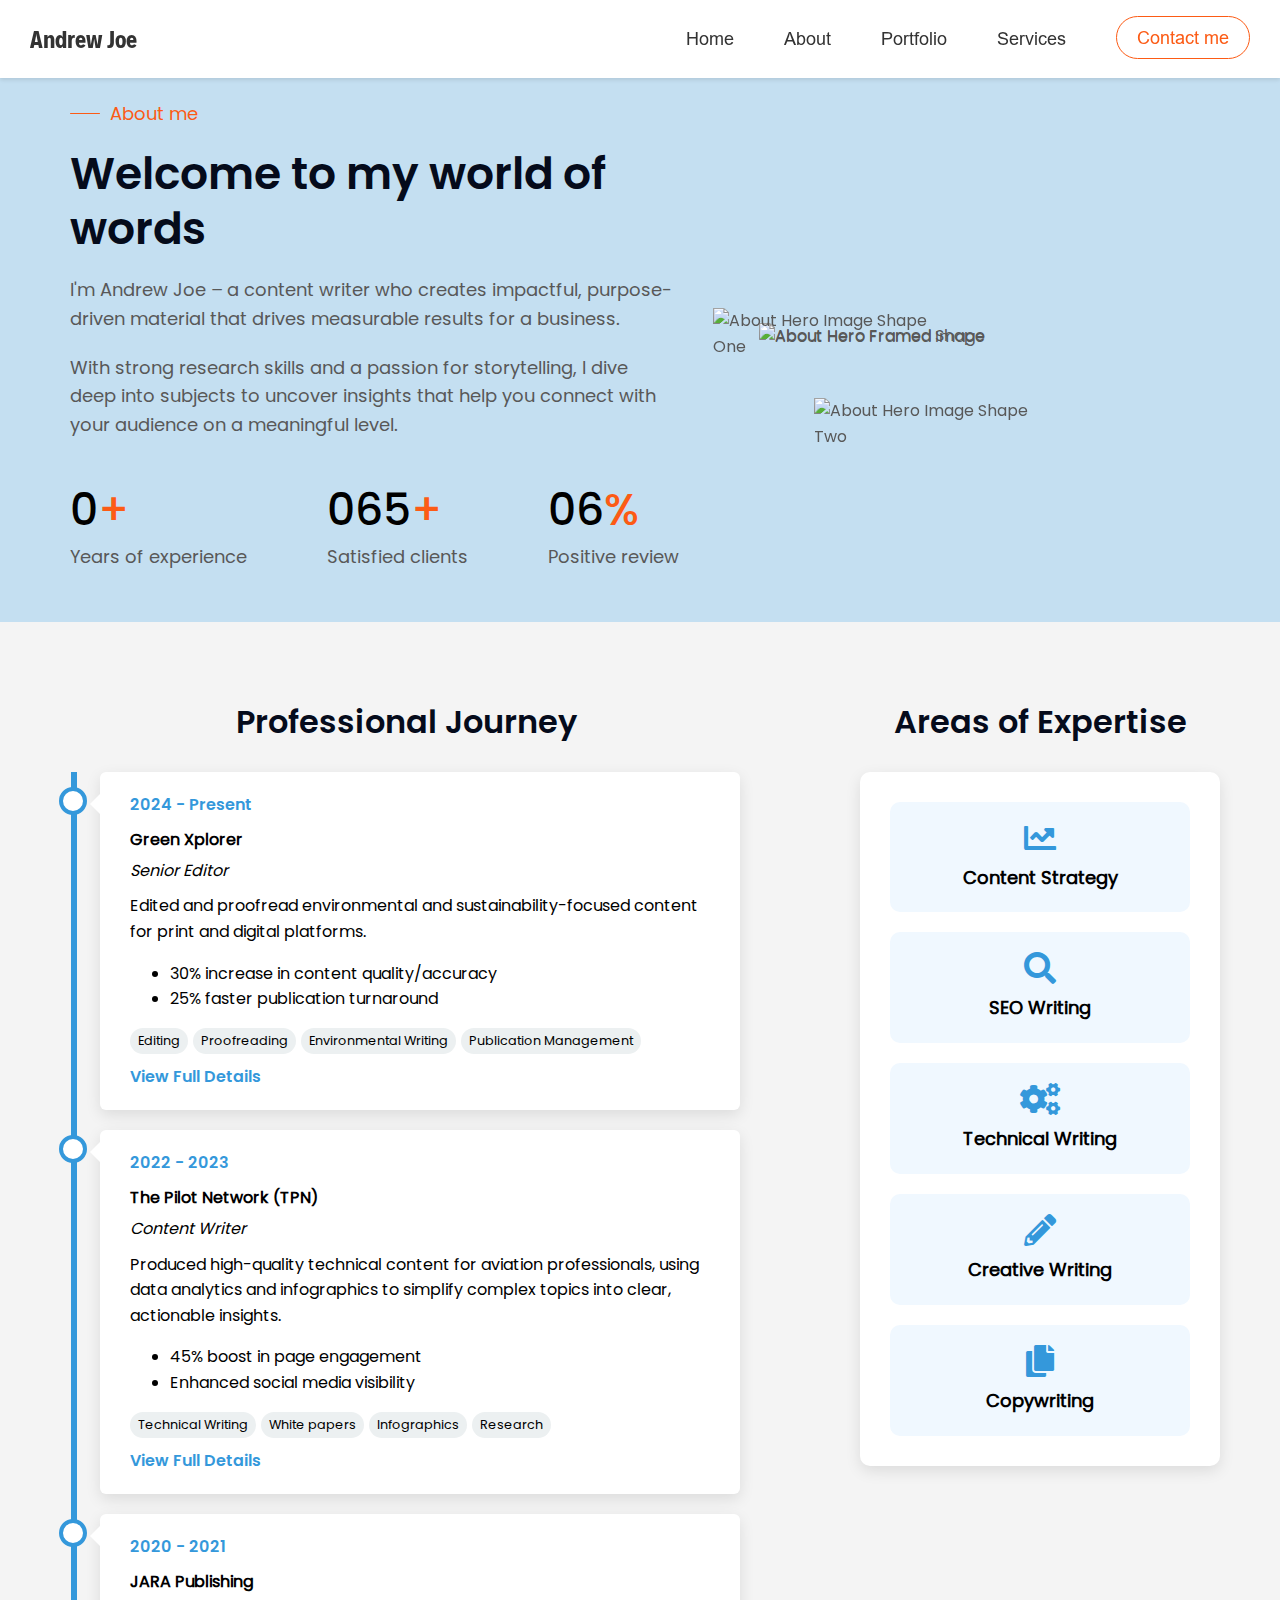
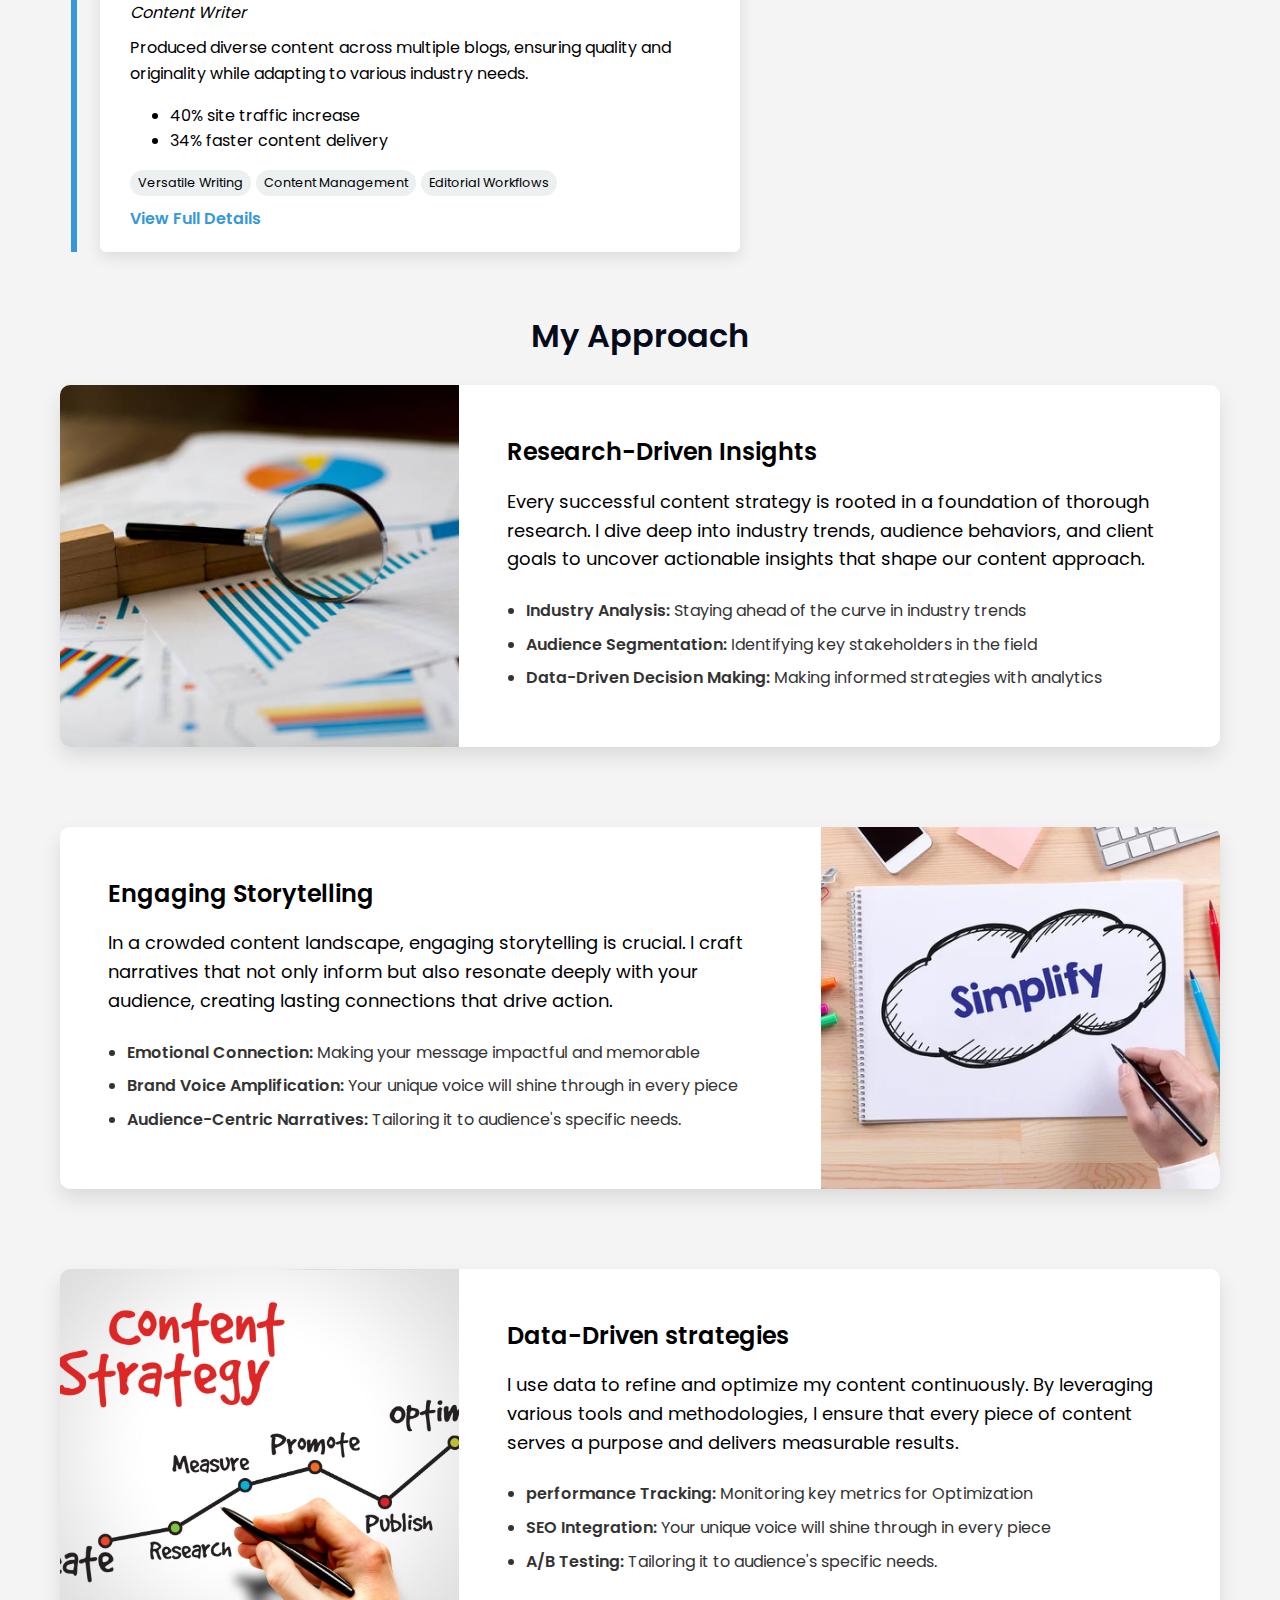
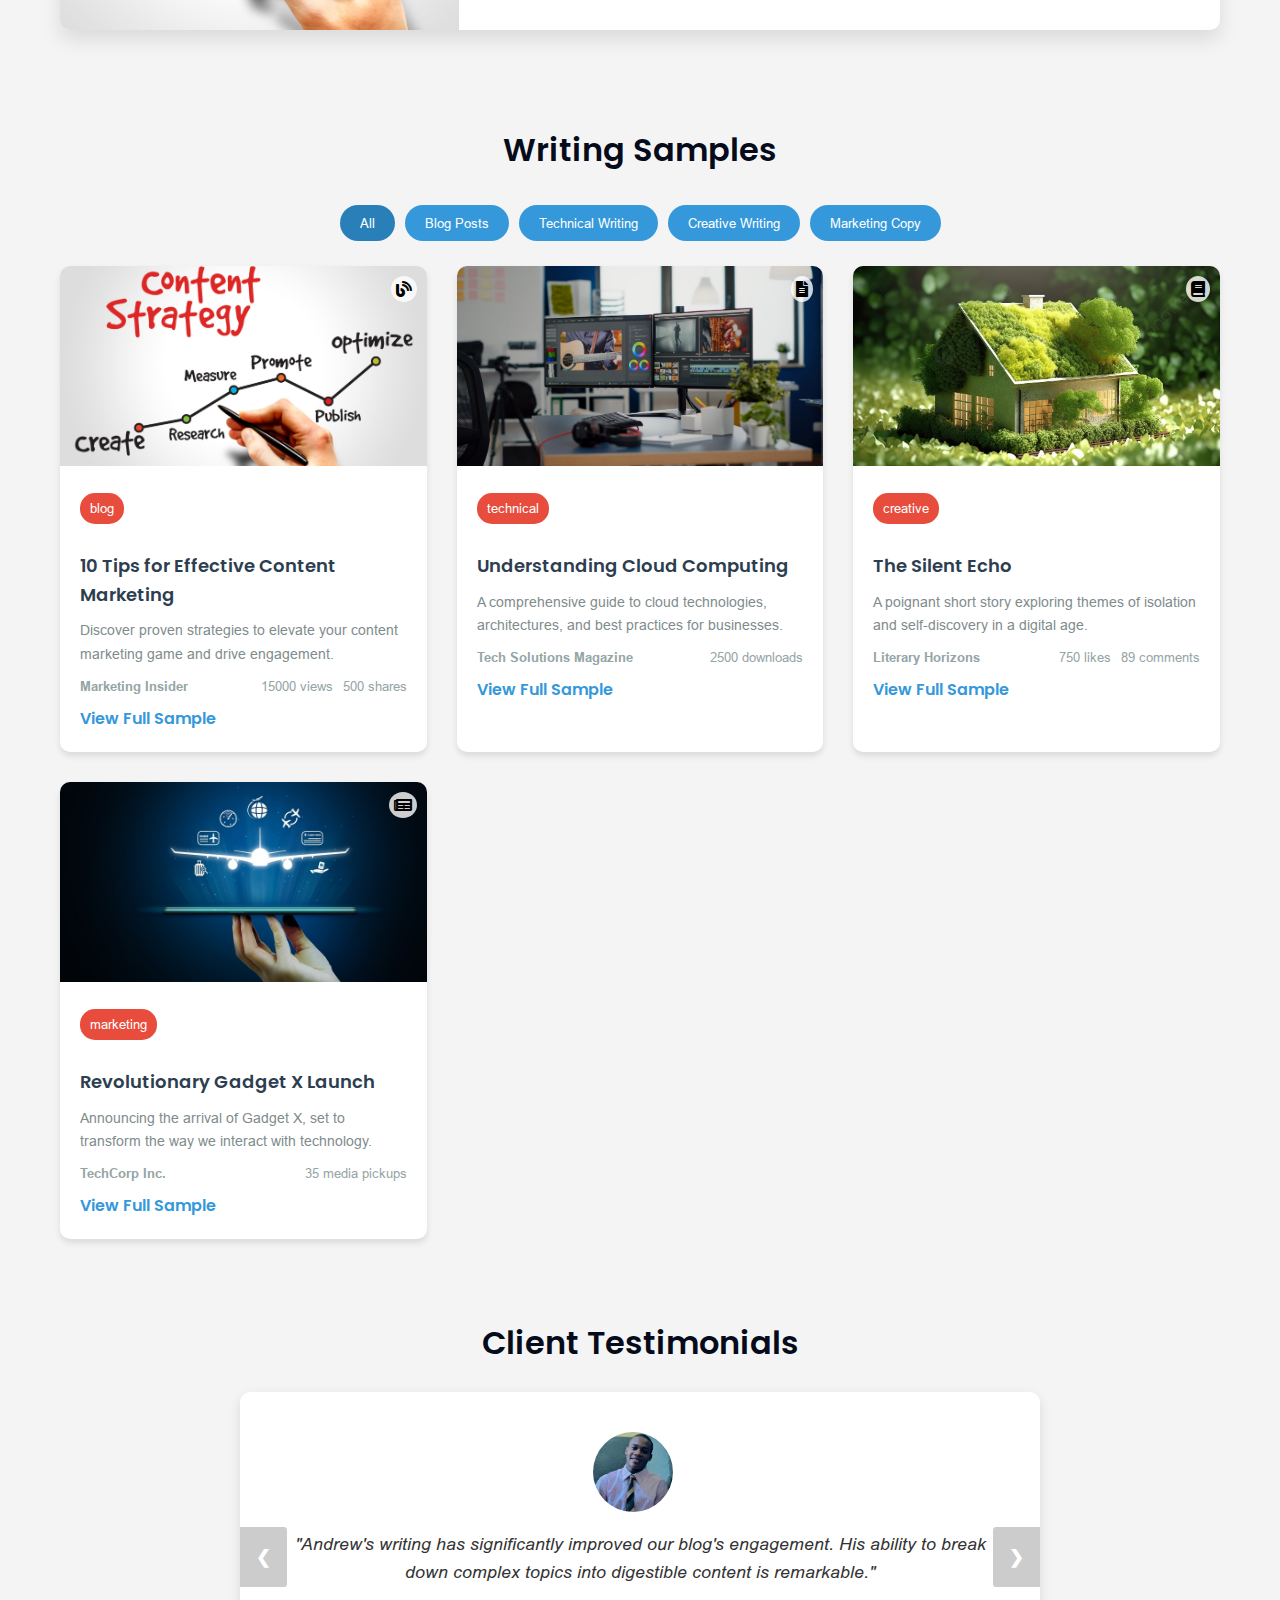
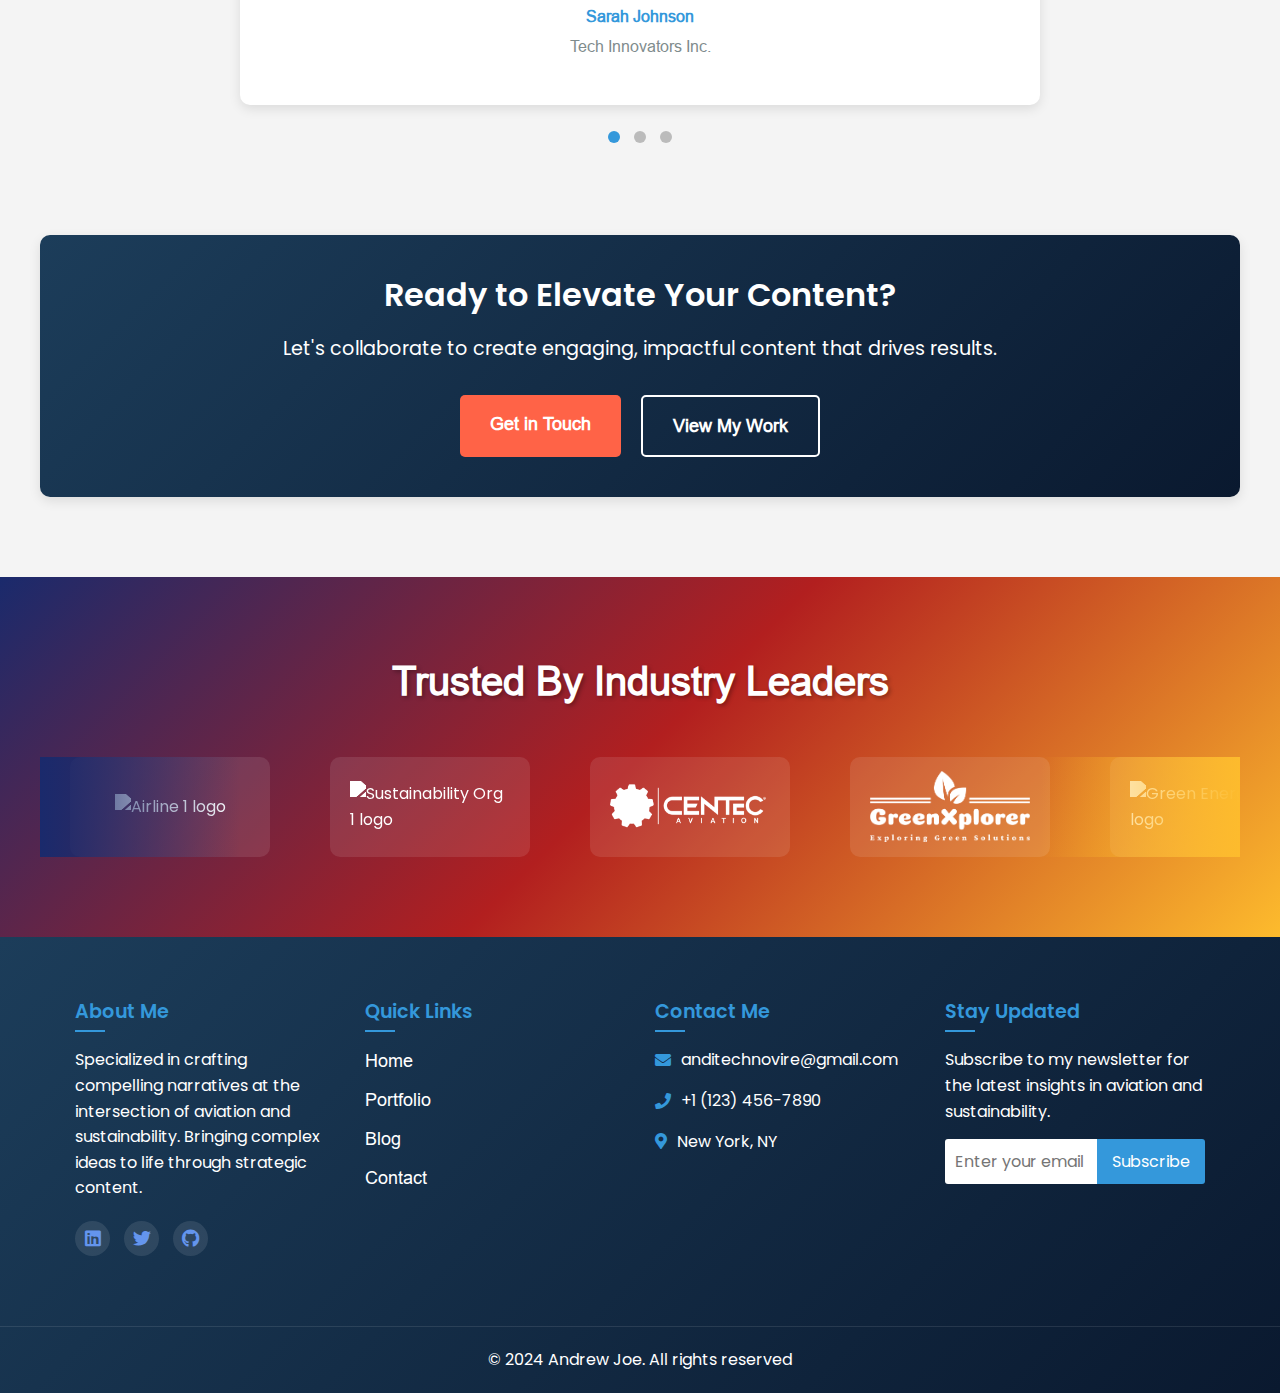
==== commit ed8af374: "bn" ====
--- a/about.html
+++ b/about.html
@@ -1171,7 +1171,7 @@
 .cta-container {
            
 
-            padding: 40px 20px;
+            padding: 40px;
             background: linear-gradient(135deg, #1c3d5a, #0a192f);
             border-radius: 10px;
             box-shadow: 0 4px 12px rgba(0,0,0,0.1);
@@ -1499,7 +1499,7 @@
                     <div class="samples-grid">
                                 <div class="sample-card" data-category="blog">
                                     <div style="position: relative;">
-                                        <img src="Images/content-strategy.jpg" alt="10 Tips for Effective Content Marketing" class="sample-image">
+                                        <img src="images/content-strategy.jpg" alt="10 Tips for Effective Content Marketing" class="sample-image">
                                         <i class="fas fa-blog content-type-icon"></i>
                                     </div>
                                     <div class="sample-content">
@@ -1516,7 +1516,7 @@
                             
                                 <div class="sample-card" data-category="technical">
                                     <div style="position: relative;">
-                                        <img src="Images/video-editing.jpg" alt="Understanding Cloud Computing" class="sample-image">
+                                        <img src="images/video-editing.jpg" alt="Understanding Cloud Computing" class="sample-image">
                                         <i class="fas fa-file-alt content-type-icon"></i>
                                     </div>
                                     <div class="sample-content">
@@ -1533,7 +1533,7 @@
                             
                                 <div class="sample-card" data-category="creative">
                                     <div style="position: relative;">
-                                        <img src="Images/eco-friendly-living.jpg" alt="The Silent Echo" class="sample-image">
+                                        <img src="images/eco-friendly-living.jpg" alt="The Silent Echo" class="sample-image">
                                         <i class="fas fa-book content-type-icon"></i>
                                     </div>
                                     <div class="sample-content">
@@ -1550,7 +1550,7 @@
                             
                                 <div class="sample-card" data-category="marketing">
                                     <div style="position: relative;">
-                                        <img src="Images/Flight-Booking-Portal.jpg" alt="Revolutionary Gadget X Launch" class="sample-image">
+                                        <img src="images/Flight-Booking-Portal.jpg" alt="Revolutionary Gadget X Launch" class="sample-image">
                                         <i class="fas fa-newspaper content-type-icon"></i>
                                     </div>
                                     <div class="sample-content">
